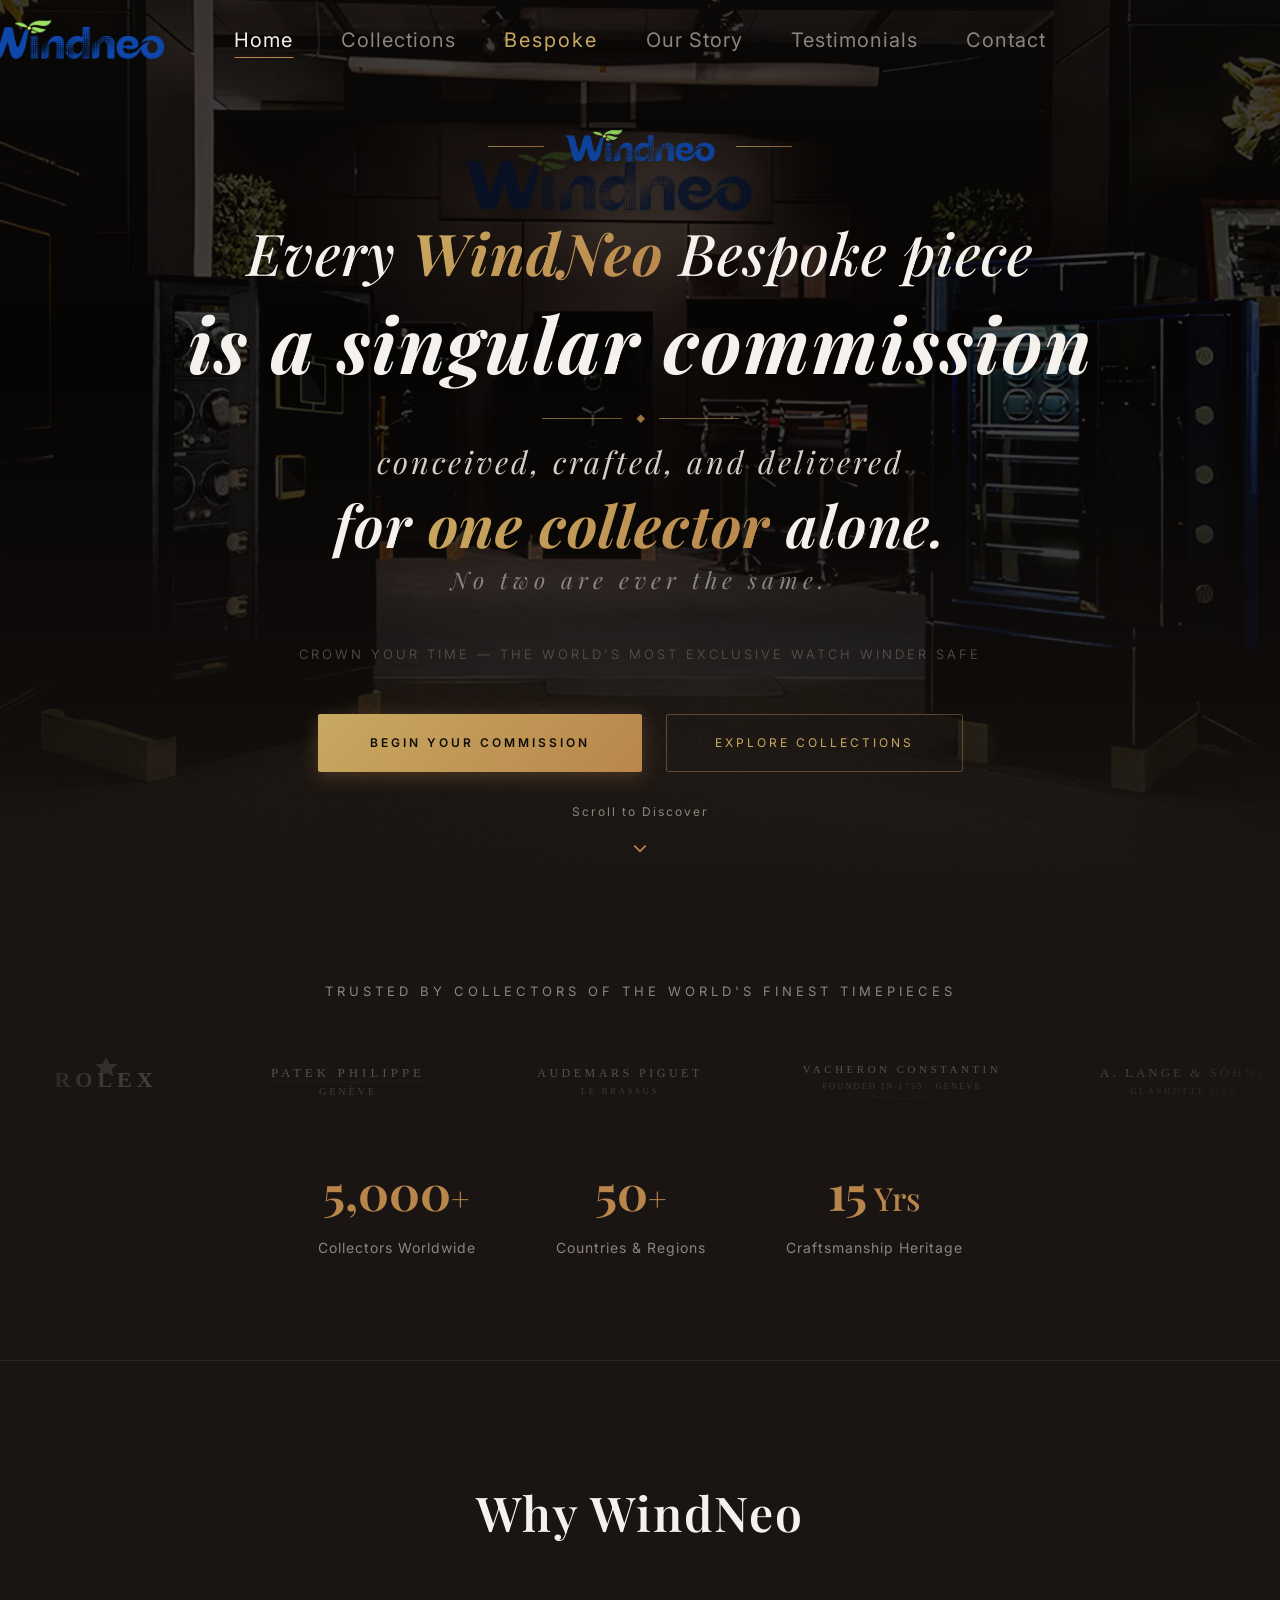
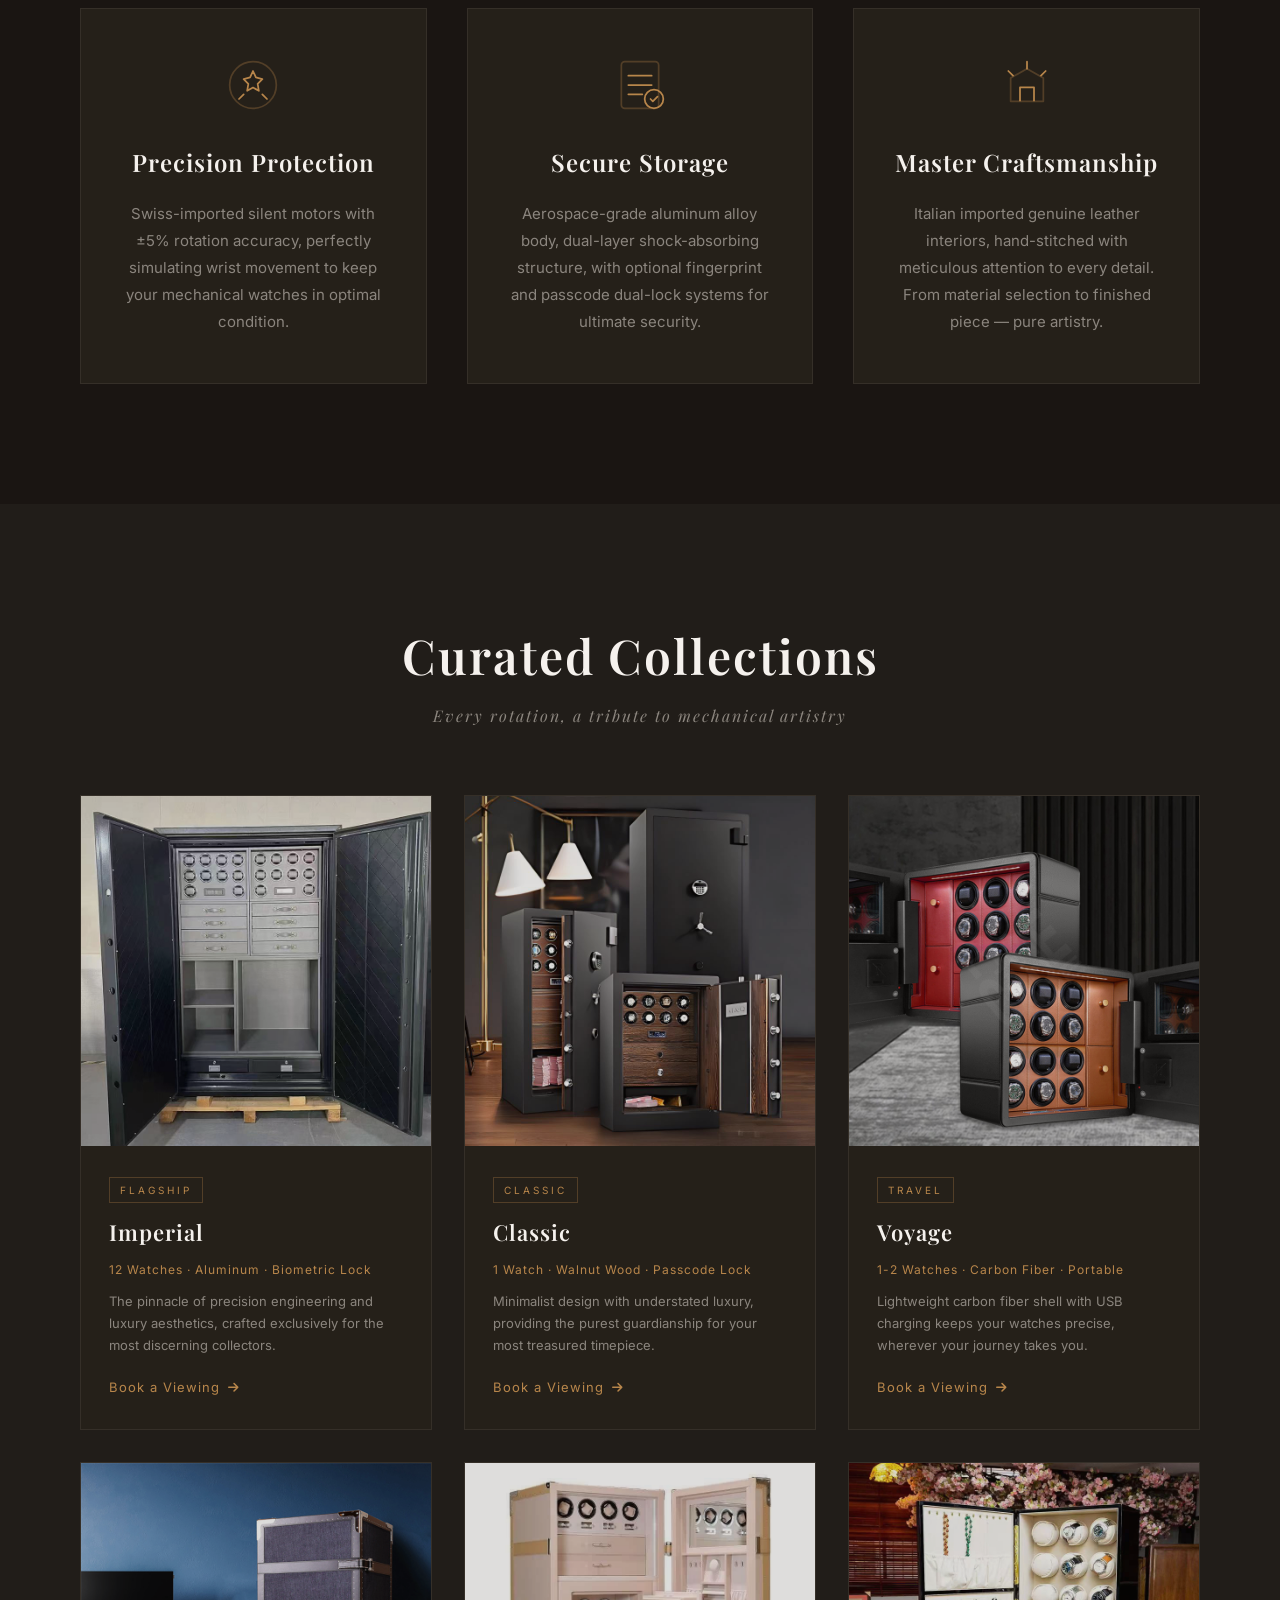
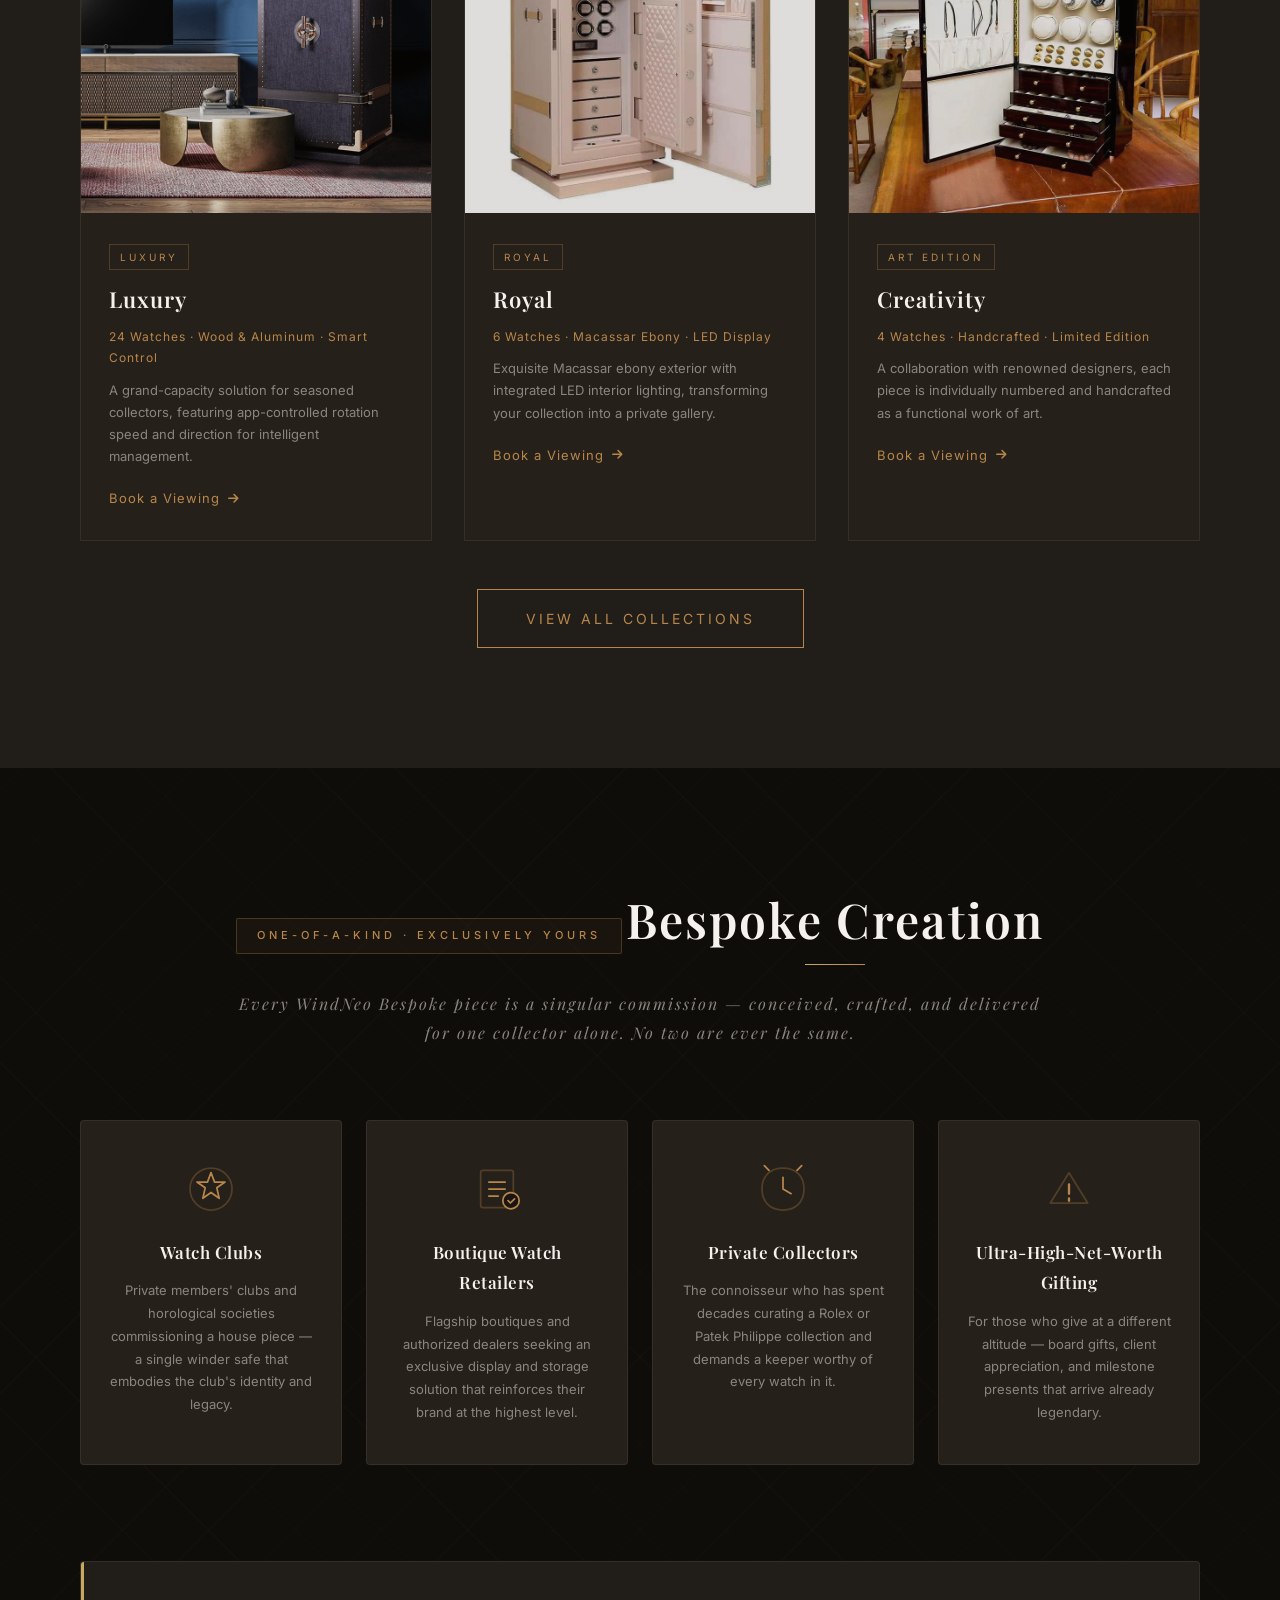
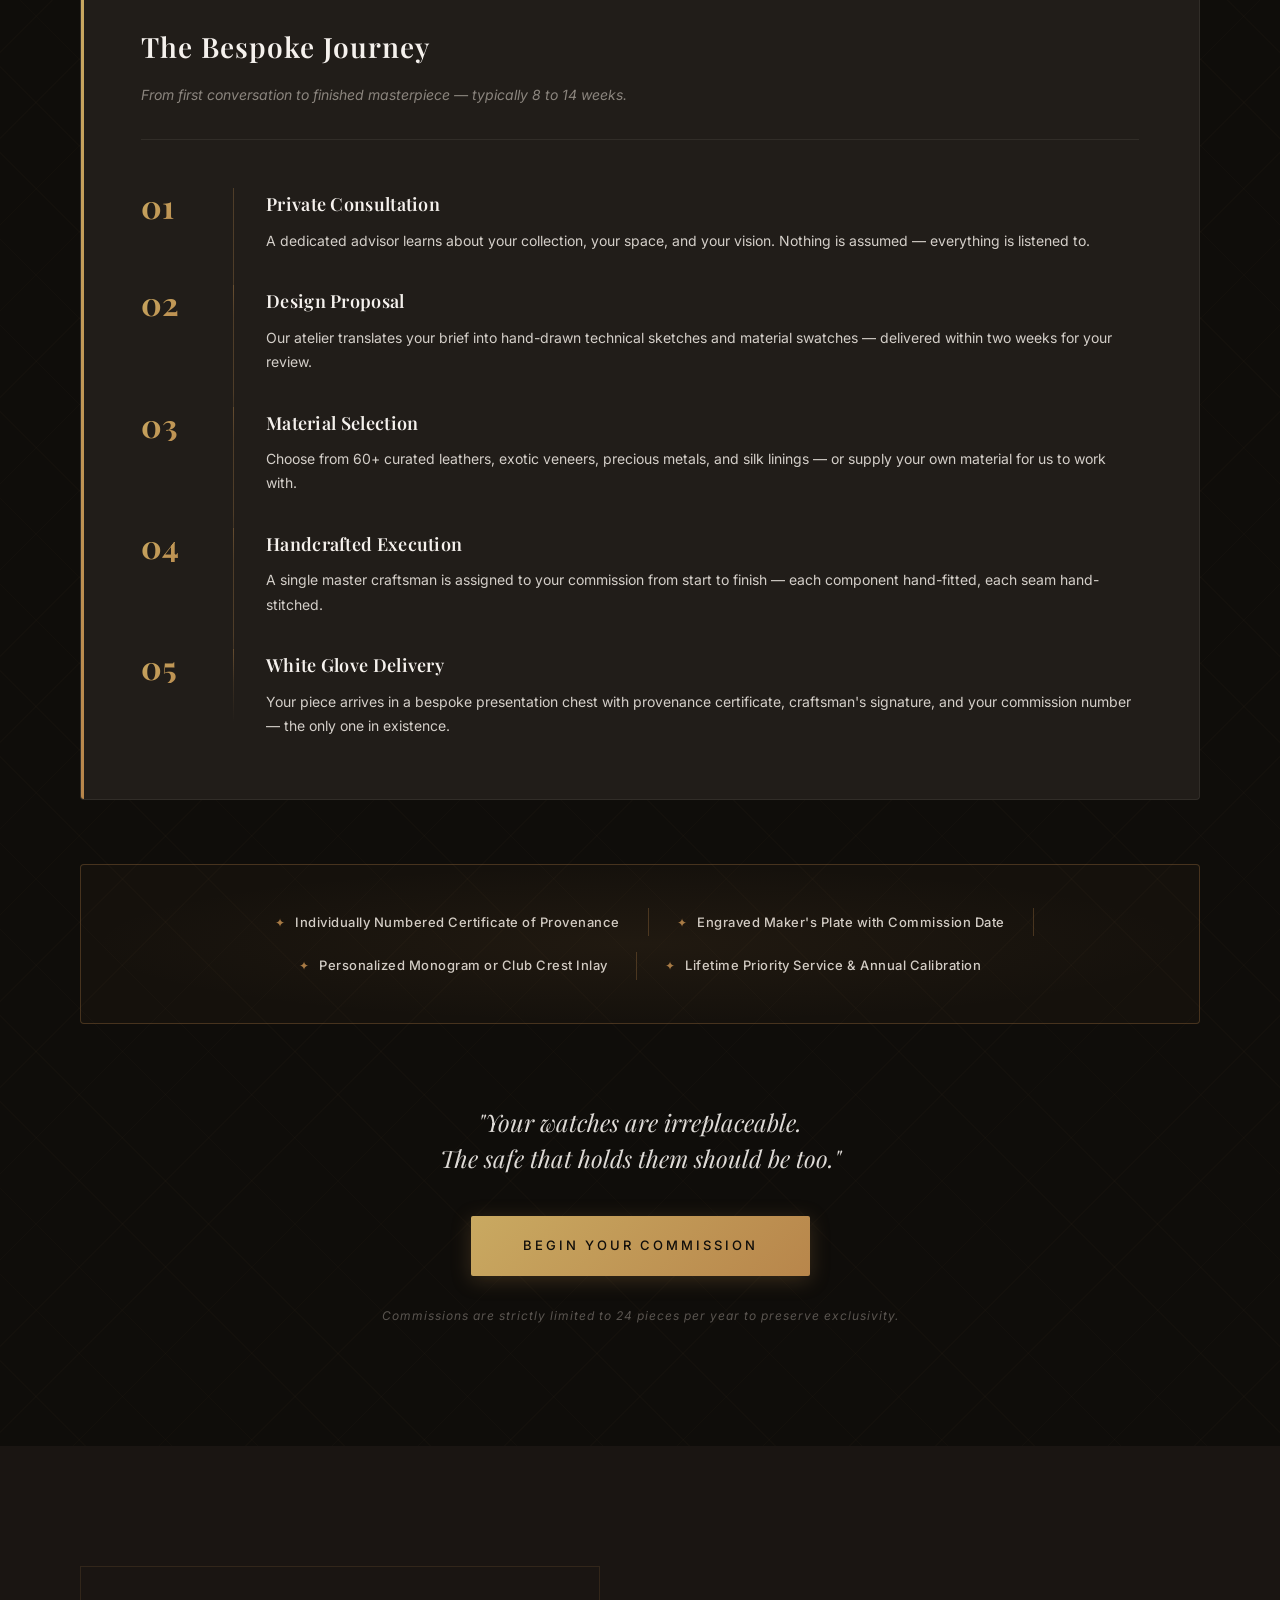
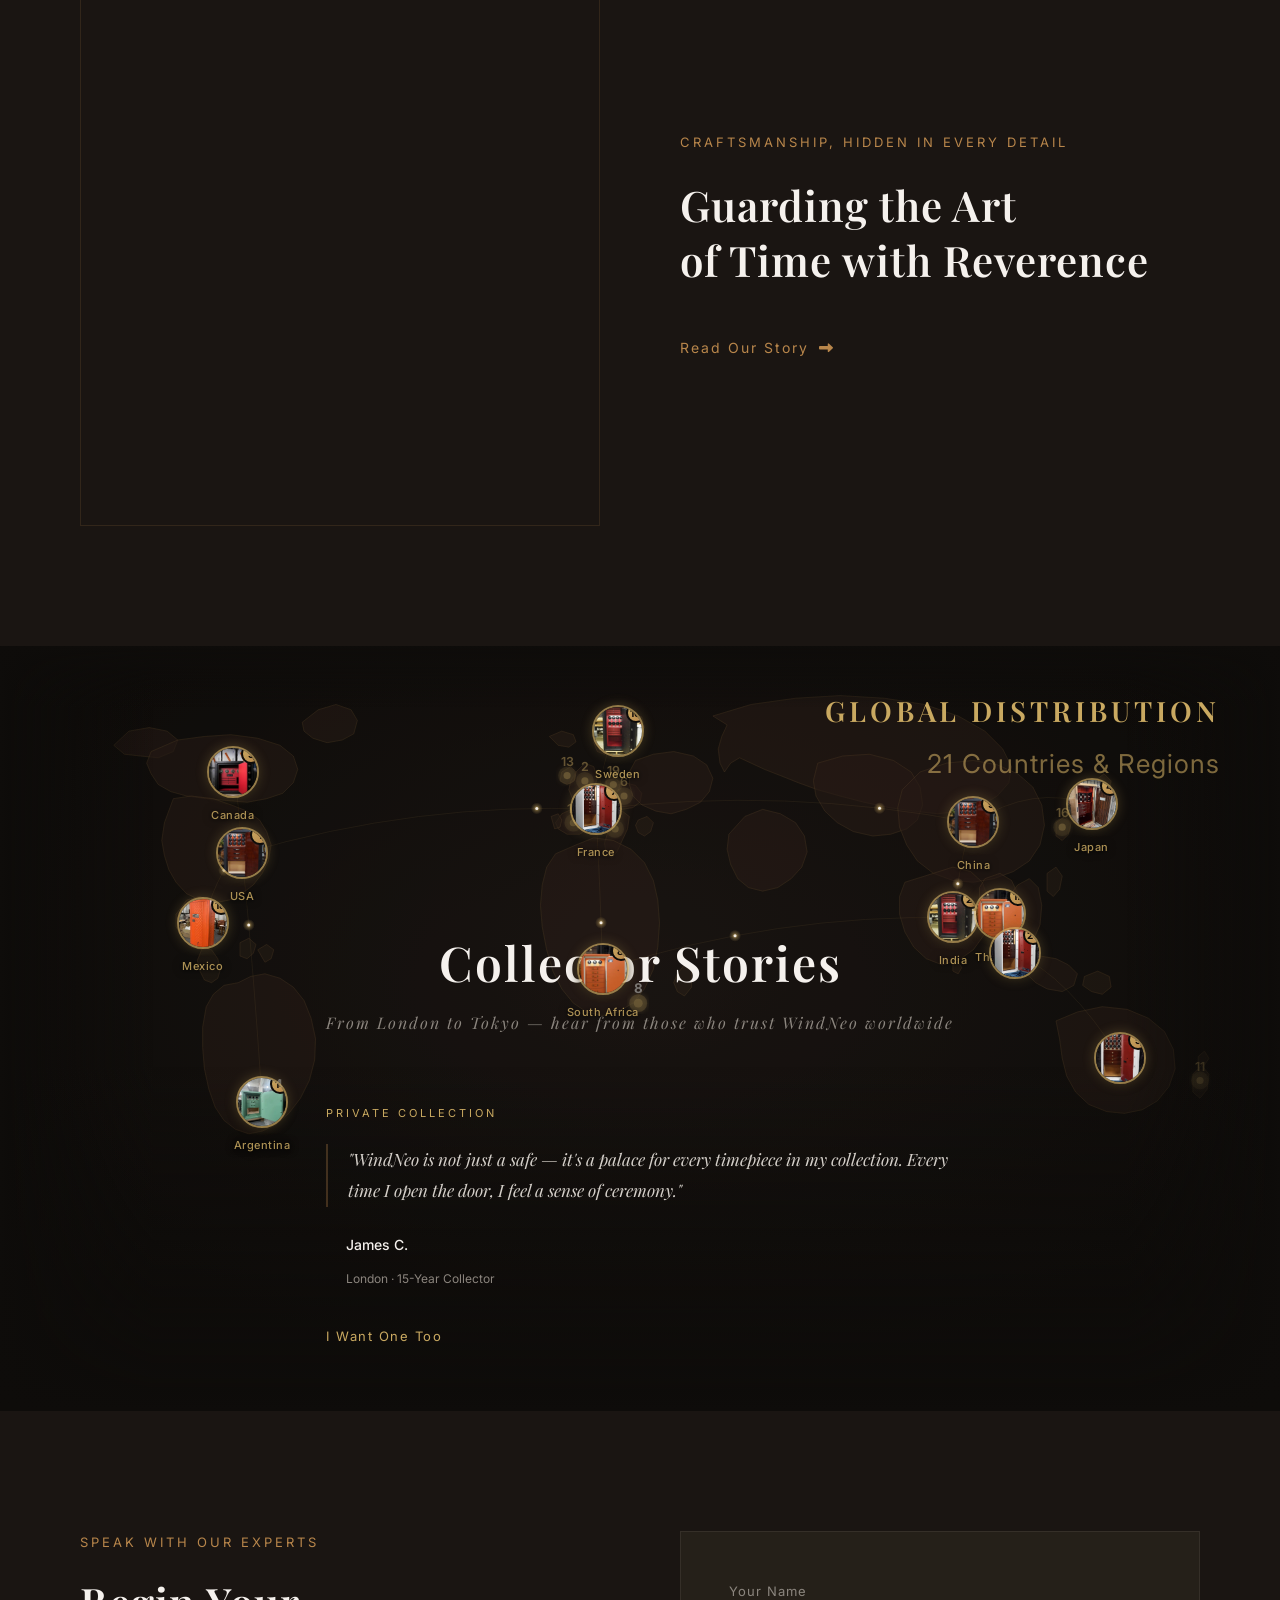
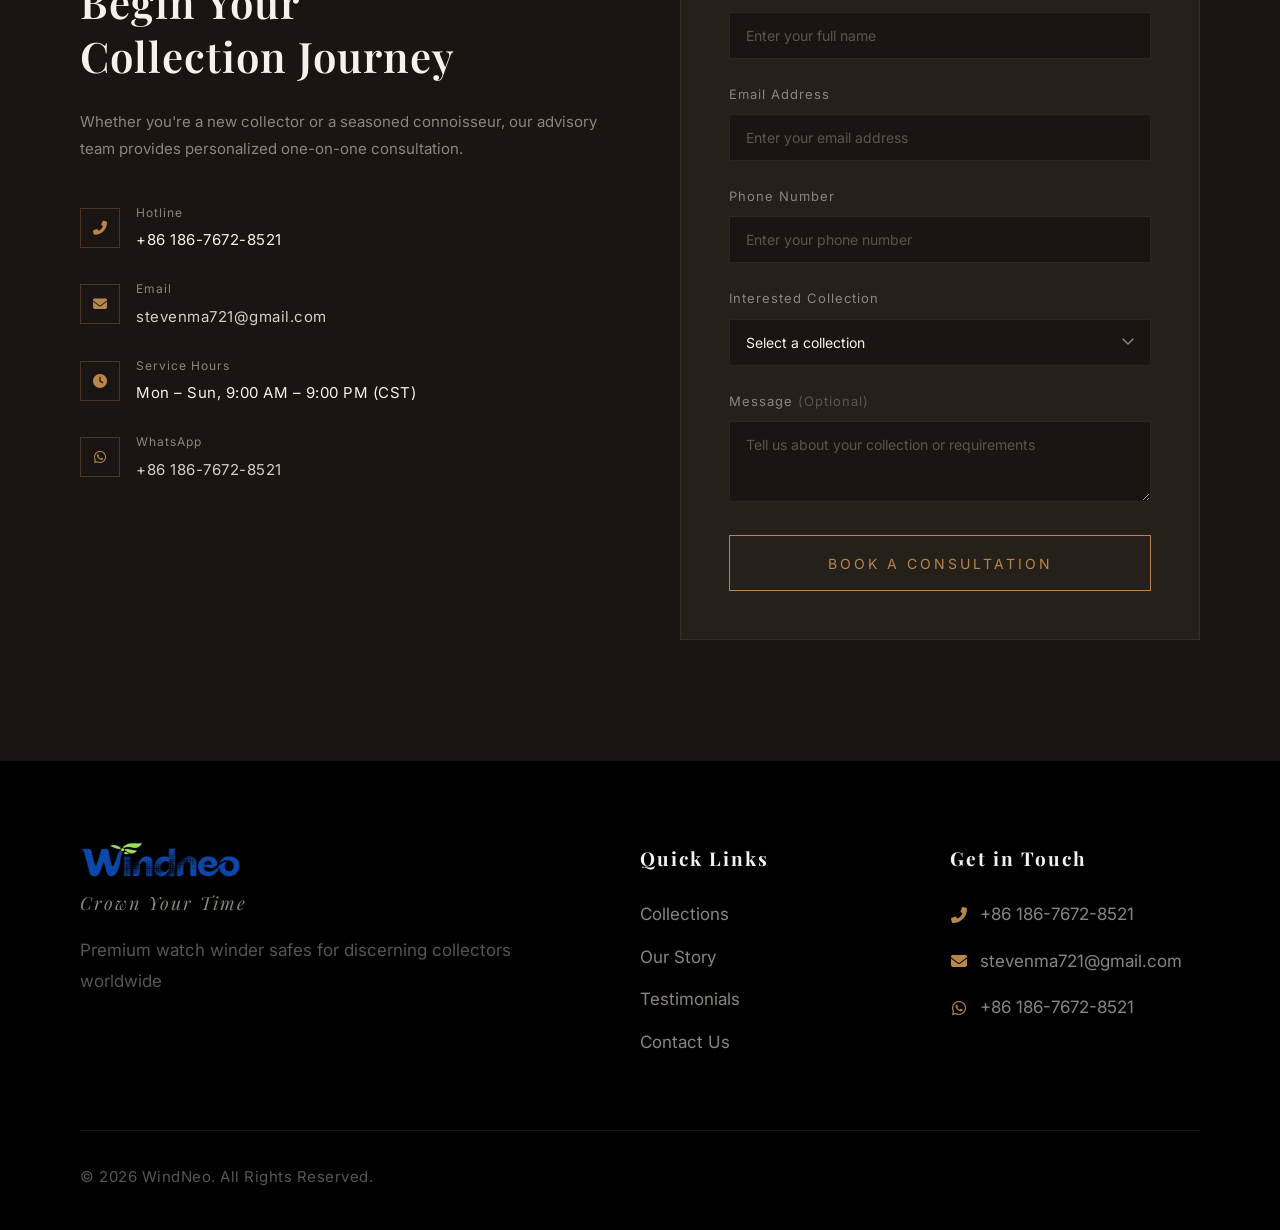
==== index.html @ 0f9cd7d5 "WindNeo website - initial release" ====
<!DOCTYPE html>
<html lang="en">
<head>
    <meta charset="UTF-8">
    <meta name="viewport" content="width=device-width, initial-scale=1.0">
    <meta name="description" content="WindNeo - Premium watch winder safes for discerning collectors. Swiss precision engineering, Italian luxury materials, the finest home for your treasured timepieces.">
    <meta name="keywords" content="WindNeo,watch winder,safe,watch collector,automatic winder,luxury watch box">
    <title>WindNeo - Crown Your Time</title>
    <link rel="stylesheet" href="styles.css?v=10">
    <link href="https://fonts.googleapis.com/css2?family=Playfair+Display:ital,wght@0,400;0,500;0,600;0,700;1,400&family=Inter:wght@300;400;500&display=swap" rel="stylesheet">
    <link rel="stylesheet" href="https://cdnjs.cloudflare.com/ajax/libs/font-awesome/6.4.0/css/all.min.css">
</head>
<body>

    <!-- Page Loader -->
    <div class="page-loader" id="pageLoader">
        <div class="loader-content">
            <span class="loader-logo">WindNeo</span>
            <div class="loader-line"></div>
        </div>
    </div>

    <!-- Navigation -->
    <header class="navbar" id="navbar">
        <div class="nav-container">
            <a href="#" class="nav-logo"><img src="./images/logo.png" alt="WindNeo" class="nav-logo-img"></a>
            <ul class="nav-menu" id="navMenu">
                <li><a href="#hero" class="nav-link active">Home</a></li>
                <li><a href="#products" class="nav-link">Collections</a></li>
                <li><a href="#bespoke" class="nav-link nav-link-bespoke">Bespoke</a></li>
                <li><a href="#story" class="nav-link">Our Story</a></li>
                <li><a href="#cases" class="nav-link">Testimonials</a></li>
                <li><a href="#contact" class="nav-link">Contact</a></li>
            </ul>
            <button class="nav-hamburger" id="hamburger" aria-label="Open menu">
                <span class="hamburger-line"></span>
                <span class="hamburger-line"></span>
            </button>
        </div>
    </header>

    <!-- Mobile Menu -->
    <div class="mobile-menu" id="mobileMenu">
        <div class="mobile-menu-overlay" id="mobileOverlay"></div>
        <div class="mobile-menu-panel">
            <button class="mobile-close" id="mobileClose" aria-label="Close menu">
                <i class="fas fa-times"></i>
            </button>
            <ul class="mobile-nav-list">
                <li><a href="#hero" class="mobile-nav-link">Home</a></li>
                <li><a href="#products" class="mobile-nav-link">Collections</a></li>
                <li><a href="#bespoke" class="mobile-nav-link mobile-nav-link-bespoke">Bespoke</a></li>
                <li><a href="#story" class="mobile-nav-link">Our Story</a></li>
                <li><a href="#cases" class="mobile-nav-link">Testimonials</a></li>
                <li><a href="#contact" class="mobile-nav-link">Contact</a></li>
            </ul>
        </div>
    </div>

    <!-- Hero Section -->
    <section class="hero" id="hero">
        <div class="hero-bg"></div>
        <div class="hero-overlay"></div>
        <div class="hero-content">

            <!-- 顶部品牌标识线 -->
            <div class="hero-brand-line">
                <span class="hero-brand-rule"></span>
                <img src="./images/logo.png" alt="WindNeo" class="hero-brand-logo">
                <span class="hero-brand-rule"></span>
            </div>

            <!-- 核心宣言 — 艺术排版 -->
            <div class="hero-manifesto">
                <p class="hero-manifesto-line line-1">
                    Every <em>WindNeo</em> Bespoke piece
                </p>
                <p class="hero-manifesto-line line-2">
                    is a singular commission
                </p>
                <div class="hero-manifesto-ornament">
                    <span class="ornament-line"></span>
                    <span class="ornament-diamond">◆</span>
                    <span class="ornament-line"></span>
                </div>
                <p class="hero-manifesto-line line-3">
                    conceived, crafted, and delivered
                </p>
                <p class="hero-manifesto-line line-4">
                    for <em>one collector</em> alone.
                </p>
                <p class="hero-manifesto-line line-5">
                    No two are ever the same.
                </p>
            </div>

            <!-- 副标题 -->
            <p class="hero-subtitle hero-subtitle-below">
                Crown Your Time — The World's Most Exclusive Watch Winder Safe
            </p>

            <!-- CTA 组 -->
            <div class="hero-cta-group">
                <a href="#bespoke" class="hero-cta-primary">Begin Your Commission</a>
                <a href="#products" class="hero-cta-ghost">Explore Collections</a>
            </div>

        </div>
        <div class="hero-scroll-hint">
            <span>Scroll to Discover</span>
            <div class="scroll-arrow">
                <i class="fas fa-chevron-down"></i>
            </div>
        </div>
    </section>

    <!-- Trust Section -->
    <section class="trust-section" id="trust">
        <div class="container">
            <p class="trust-label animate-on-scroll">Trusted by Collectors of the World's Finest Timepieces</p>
        </div>
        <!-- Logo Marquee - full width, outside container -->
        <div class="trust-marquee-wrap">
            <div class="trust-marquee-track">
                <!-- Set 1 -->
                <div class="trust-logo-item">
                    <!-- Rolex Crown + Wordmark -->
                    <svg class="brand-logo" viewBox="0 0 140 56" fill="none" xmlns="http://www.w3.org/2000/svg" aria-label="Rolex">
                        <text x="70" y="36" text-anchor="middle" font-family="'Times New Roman', Georgia, serif" font-size="22" font-weight="700" fill="currentColor" letter-spacing="5">ROLEX</text>
                        <path d="M70 6 L73.5 13 L81.5 13 L75.5 18 L77.5 25.5 L70 21.5 L62.5 25.5 L64.5 18 L58.5 13 L66.5 13 Z" fill="currentColor" opacity="0.7"/>
                    </svg>
                </div>
                <div class="trust-logo-item">
                    <!-- Patek Philippe -->
                    <svg class="brand-logo" viewBox="0 0 200 56" fill="none" xmlns="http://www.w3.org/2000/svg" aria-label="Patek Philippe">
                        <text x="100" y="26" text-anchor="middle" font-family="'Times New Roman', Georgia, serif" font-size="13" font-weight="400" fill="currentColor" letter-spacing="4">PATEK PHILIPPE</text>
                        <text x="100" y="44" text-anchor="middle" font-family="'Times New Roman', Georgia, serif" font-size="10" font-weight="300" fill="currentColor" letter-spacing="3" opacity="0.65">GENÈVE</text>
                        <line x1="20" y1="31" x2="180" y2="31" stroke="currentColor" stroke-width="0.5" opacity="0.35"/>
                    </svg>
                </div>
                <div class="trust-logo-item">
                    <!-- Audemars Piguet -->
                    <svg class="brand-logo" viewBox="0 0 200 56" fill="none" xmlns="http://www.w3.org/2000/svg" aria-label="Audemars Piguet">
                        <text x="100" y="26" text-anchor="middle" font-family="'Times New Roman', Georgia, serif" font-size="12" font-weight="400" fill="currentColor" letter-spacing="3.5">AUDEMARS PIGUET</text>
                        <text x="100" y="43" text-anchor="middle" font-family="Georgia, serif" font-size="9" font-weight="300" fill="currentColor" letter-spacing="2.5" opacity="0.6">LE BRASSUS</text>
                        <line x1="30" y1="31" x2="170" y2="31" stroke="currentColor" stroke-width="0.5" opacity="0.3"/>
                    </svg>
                </div>
                <div class="trust-logo-item">
                    <!-- Vacheron Constantin -->
                    <svg class="brand-logo" viewBox="0 0 220 56" fill="none" xmlns="http://www.w3.org/2000/svg" aria-label="Vacheron Constantin">
                        <text x="110" y="22" text-anchor="middle" font-family="'Times New Roman', Georgia, serif" font-size="11" font-weight="400" fill="currentColor" letter-spacing="3.5">VACHERON CONSTANTIN</text>
                        <text x="110" y="38" text-anchor="middle" font-family="Georgia, serif" font-size="8.5" font-weight="300" fill="currentColor" letter-spacing="2" opacity="0.6">FOUNDED IN 1755 · GENÈVE</text>
                        <path d="M80 45 Q110 50 140 45" stroke="currentColor" stroke-width="0.5" fill="none" opacity="0.3"/>
                    </svg>
                </div>
                <div class="trust-logo-item">
                    <!-- A. Lange & Söhne -->
                    <svg class="brand-logo" viewBox="0 0 200 56" fill="none" xmlns="http://www.w3.org/2000/svg" aria-label="A. Lange & Söhne">
                        <text x="100" y="26" text-anchor="middle" font-family="'Times New Roman', Georgia, serif" font-size="13" font-weight="400" fill="currentColor" letter-spacing="3">A. LANGE &amp; SÖHNE</text>
                        <text x="100" y="43" text-anchor="middle" font-family="Georgia, serif" font-size="9" font-weight="300" fill="currentColor" letter-spacing="2.5" opacity="0.6">GLASHÜTTE I/SA</text>
                        <line x1="25" y1="31" x2="175" y2="31" stroke="currentColor" stroke-width="0.5" opacity="0.3"/>
                    </svg>
                </div>
                <div class="trust-logo-item">
                    <!-- Breguet -->
                    <svg class="brand-logo" viewBox="0 0 160 56" fill="none" xmlns="http://www.w3.org/2000/svg" aria-label="Breguet">
                        <text x="80" y="27" text-anchor="middle" font-family="'Times New Roman', Georgia, serif" font-size="18" font-weight="400" fill="currentColor" letter-spacing="5">BREGUET</text>
                        <text x="80" y="43" text-anchor="middle" font-family="Georgia, serif" font-size="8" font-weight="300" fill="currentColor" letter-spacing="2.5" opacity="0.6">EST. 1775</text>
                    </svg>
                </div>
                <div class="trust-logo-item">
                    <!-- IWC Schaffhausen -->
                    <svg class="brand-logo" viewBox="0 0 180 56" fill="none" xmlns="http://www.w3.org/2000/svg" aria-label="IWC Schaffhausen">
                        <text x="90" y="25" text-anchor="middle" font-family="'Times New Roman', Georgia, serif" font-size="20" font-weight="700" fill="currentColor" letter-spacing="6">IWC</text>
                        <text x="90" y="43" text-anchor="middle" font-family="Georgia, serif" font-size="8.5" font-weight="300" fill="currentColor" letter-spacing="2.5" opacity="0.6">SCHAFFHAUSEN</text>
                    </svg>
                </div>
                <div class="trust-logo-item">
                    <!-- Jaeger-LeCoultre -->
                    <svg class="brand-logo" viewBox="0 0 210 56" fill="none" xmlns="http://www.w3.org/2000/svg" aria-label="Jaeger-LeCoultre">
                        <text x="105" y="27" text-anchor="middle" font-family="'Times New Roman', Georgia, serif" font-size="13" font-weight="400" fill="currentColor" letter-spacing="3">JAEGER-LECOULTRE</text>
                        <line x1="25" y1="34" x2="185" y2="34" stroke="currentColor" stroke-width="0.4" opacity="0.3"/>
                        <text x="105" y="46" text-anchor="middle" font-family="Georgia, serif" font-size="8" font-weight="300" fill="currentColor" letter-spacing="2.5" opacity="0.55">SINCE 1833</text>
                    </svg>
                </div>
                <!-- Separator ornament -->
                <div class="trust-marquee-sep">✦</div>
                <!-- Set 2 (duplicate for seamless loop) -->
                <div class="trust-logo-item">
                    <svg class="brand-logo" viewBox="0 0 140 56" fill="none" xmlns="http://www.w3.org/2000/svg" aria-label="Rolex">
                        <text x="70" y="36" text-anchor="middle" font-family="'Times New Roman', Georgia, serif" font-size="22" font-weight="700" fill="currentColor" letter-spacing="5">ROLEX</text>
                        <path d="M70 6 L73.5 13 L81.5 13 L75.5 18 L77.5 25.5 L70 21.5 L62.5 25.5 L64.5 18 L58.5 13 L66.5 13 Z" fill="currentColor" opacity="0.7"/>
                    </svg>
                </div>
                <div class="trust-logo-item">
                    <svg class="brand-logo" viewBox="0 0 200 56" fill="none" xmlns="http://www.w3.org/2000/svg" aria-label="Patek Philippe">
                        <text x="100" y="26" text-anchor="middle" font-family="'Times New Roman', Georgia, serif" font-size="13" font-weight="400" fill="currentColor" letter-spacing="4">PATEK PHILIPPE</text>
                        <text x="100" y="44" text-anchor="middle" font-family="'Times New Roman', Georgia, serif" font-size="10" font-weight="300" fill="currentColor" letter-spacing="3" opacity="0.65">GENÈVE</text>
                        <line x1="20" y1="31" x2="180" y2="31" stroke="currentColor" stroke-width="0.5" opacity="0.35"/>
                    </svg>
                </div>
                <div class="trust-logo-item">
                    <svg class="brand-logo" viewBox="0 0 200 56" fill="none" xmlns="http://www.w3.org/2000/svg" aria-label="Audemars Piguet">
                        <text x="100" y="26" text-anchor="middle" font-family="'Times New Roman', Georgia, serif" font-size="12" font-weight="400" fill="currentColor" letter-spacing="3.5">AUDEMARS PIGUET</text>
                        <text x="100" y="43" text-anchor="middle" font-family="Georgia, serif" font-size="9" font-weight="300" fill="currentColor" letter-spacing="2.5" opacity="0.6">LE BRASSUS</text>
                        <line x1="30" y1="31" x2="170" y2="31" stroke="currentColor" stroke-width="0.5" opacity="0.3"/>
                    </svg>
                </div>
                <div class="trust-logo-item">
                    <svg class="brand-logo" viewBox="0 0 220 56" fill="none" xmlns="http://www.w3.org/2000/svg" aria-label="Vacheron Constantin">
                        <text x="110" y="22" text-anchor="middle" font-family="'Times New Roman', Georgia, serif" font-size="11" font-weight="400" fill="currentColor" letter-spacing="3.5">VACHERON CONSTANTIN</text>
                        <text x="110" y="38" text-anchor="middle" font-family="Georgia, serif" font-size="8.5" font-weight="300" fill="currentColor" letter-spacing="2" opacity="0.6">FOUNDED IN 1755 · GENÈVE</text>
                        <path d="M80 45 Q110 50 140 45" stroke="currentColor" stroke-width="0.5" fill="none" opacity="0.3"/>
                    </svg>
                </div>
                <div class="trust-logo-item">
                    <svg class="brand-logo" viewBox="0 0 200 56" fill="none" xmlns="http://www.w3.org/2000/svg" aria-label="A. Lange & Söhne">
                        <text x="100" y="26" text-anchor="middle" font-family="'Times New Roman', Georgia, serif" font-size="13" font-weight="400" fill="currentColor" letter-spacing="3">A. LANGE &amp; SÖHNE</text>
                        <text x="100" y="43" text-anchor="middle" font-family="Georgia, serif" font-size="9" font-weight="300" fill="currentColor" letter-spacing="2.5" opacity="0.6">GLASHÜTTE I/SA</text>
                        <line x1="25" y1="31" x2="175" y2="31" stroke="currentColor" stroke-width="0.5" opacity="0.3"/>
                    </svg>
                </div>
                <div class="trust-logo-item">
                    <svg class="brand-logo" viewBox="0 0 160 56" fill="none" xmlns="http://www.w3.org/2000/svg" aria-label="Breguet">
                        <text x="80" y="27" text-anchor="middle" font-family="'Times New Roman', Georgia, serif" font-size="18" font-weight="400" fill="currentColor" letter-spacing="5">BREGUET</text>
                        <text x="80" y="43" text-anchor="middle" font-family="Georgia, serif" font-size="8" font-weight="300" fill="currentColor" letter-spacing="2.5" opacity="0.6">EST. 1775</text>
                    </svg>
                </div>
                <div class="trust-logo-item">
                    <svg class="brand-logo" viewBox="0 0 180 56" fill="none" xmlns="http://www.w3.org/2000/svg" aria-label="IWC Schaffhausen">
                        <text x="90" y="25" text-anchor="middle" font-family="'Times New Roman', Georgia, serif" font-size="20" font-weight="700" fill="currentColor" letter-spacing="6">IWC</text>
                        <text x="90" y="43" text-anchor="middle" font-family="Georgia, serif" font-size="8.5" font-weight="300" fill="currentColor" letter-spacing="2.5" opacity="0.6">SCHAFFHAUSEN</text>
                    </svg>
                </div>
                <div class="trust-logo-item">
                    <svg class="brand-logo" viewBox="0 0 210 56" fill="none" xmlns="http://www.w3.org/2000/svg" aria-label="Jaeger-LeCoultre">
                        <text x="105" y="27" text-anchor="middle" font-family="'Times New Roman', Georgia, serif" font-size="13" font-weight="400" fill="currentColor" letter-spacing="3">JAEGER-LECOULTRE</text>
                        <line x1="25" y1="34" x2="185" y2="34" stroke="currentColor" stroke-width="0.4" opacity="0.3"/>
                        <text x="105" y="46" text-anchor="middle" font-family="Georgia, serif" font-size="8" font-weight="300" fill="currentColor" letter-spacing="2.5" opacity="0.55">SINCE 1833</text>
                    </svg>
                </div>
                <div class="trust-marquee-sep">✦</div>
            </div>
        </div>
        <div class="container">
            <div class="trust-stats animate-on-scroll">
                <div class="trust-stat-item">
                    <span class="trust-stat-number" data-target="5000">0</span><span class="trust-stat-suffix">+</span>
                    <span class="trust-stat-label">Collectors Worldwide</span>
                </div>
                <div class="trust-stat-item">
                    <span class="trust-stat-number" data-target="50">0</span><span class="trust-stat-suffix">+</span>
                    <span class="trust-stat-label">Countries & Regions</span>
                </div>
                <div class="trust-stat-item">
                    <span class="trust-stat-number" data-target="15">0</span><span class="trust-stat-suffix"> Yrs</span>
                    <span class="trust-stat-label">Craftsmanship Heritage</span>
                </div>
            </div>
        </div>
    </section>

    <!-- Core Values Section -->
    <section class="values-section" id="values">
        <div class="container">
            <div class="section-header animate-on-scroll">
                <h2 class="section-title">Why WindNeo</h2>
            </div>
            <div class="values-grid">
                <div class="value-card animate-on-scroll">
                    <div class="value-icon">
                        <svg viewBox="0 0 48 48" fill="none" xmlns="http://www.w3.org/2000/svg">
                            <circle cx="24" cy="24" r="20" stroke="currentColor" stroke-width="1.5" opacity="0.3"/>
                            <path d="M24 12l2.5 5.5L32 19l-4 4 1 6-5-2.8L19 29l1-6-4-4 5.5-1.5L24 12z" stroke="currentColor" stroke-width="1.5" stroke-linejoin="round"/>
                            <path d="M16 32l-4 4M32 32l4 4" stroke="currentColor" stroke-width="1.5" stroke-linecap="round"/>
                        </svg>
                    </div>
                    <h3 class="value-title">Precision Protection</h3>
                    <p class="value-desc">Swiss-imported silent motors with ±5% rotation accuracy, perfectly simulating wrist movement to keep your mechanical watches in optimal condition.</p>
                </div>
                <div class="value-card animate-on-scroll">
                    <div class="value-icon">
                        <svg viewBox="0 0 48 48" fill="none" xmlns="http://www.w3.org/2000/svg">
                            <rect x="8" y="4" width="32" height="40" rx="3" stroke="currentColor" stroke-width="1.5" opacity="0.3"/>
                            <path d="M14 16h20M14 24h20M14 32h12" stroke="currentColor" stroke-width="1.5" stroke-linecap="round"/>
                            <circle cx="36" cy="36" r="8" stroke="currentColor" stroke-width="1.5"/>
                            <path d="M33 36l2 2 4-4" stroke="currentColor" stroke-width="1.5" stroke-linecap="round" stroke-linejoin="round"/>
                        </svg>
                    </div>
                    <h3 class="value-title">Secure Storage</h3>
                    <p class="value-desc">Aerospace-grade aluminum alloy body, dual-layer shock-absorbing structure, with optional fingerprint and passcode dual-lock systems for ultimate security.</p>
                </div>
                <div class="value-card animate-on-scroll">
                    <div class="value-icon">
                        <svg viewBox="0 0 48 48" fill="none" xmlns="http://www.w3.org/2000/svg">
                            <path d="M10 38V18l14-8 14 8v20H10z" stroke="currentColor" stroke-width="1.5" stroke-linejoin="round" opacity="0.3"/>
                            <path d="M18 38V26h12v12" stroke="currentColor" stroke-width="1.5" stroke-linejoin="round"/>
                            <path d="M24 4v6M12 16l-4-4M36 16l4-4" stroke="currentColor" stroke-width="1.5" stroke-linecap="round"/>
                        </svg>
                    </div>
                    <h3 class="value-title">Master Craftsmanship</h3>
                    <p class="value-desc">Italian imported genuine leather interiors, hand-stitched with meticulous attention to every detail. From material selection to finished piece — pure artistry.</p>
                </div>
            </div>
        </div>
    </section>

    <!-- Collections Section (3x3 Grid) -->
    <section class="products-section" id="products">
        <div class="container">
            <div class="section-header animate-on-scroll">
                <h2 class="section-title">Curated Collections</h2>
                <p class="section-subtitle">Every rotation, a tribute to mechanical artistry</p>
            </div>
            <div class="products-grid">
                <!-- Row 1 -->
                <div class="product-card animate-on-scroll">
                    <div class="product-card-image">
                        <img src="images/imperial.jpg" alt="Imperial Watch Winder Safe" loading="lazy">
                    </div>
                    <div class="product-card-content">
                        <span class="product-badge">Flagship</span>
                        <h3 class="product-name">Imperial</h3>
                        <p class="product-highlight">12 Watches · Aluminum · Biometric Lock</p>
                        <p class="product-desc">The pinnacle of precision engineering and luxury aesthetics, crafted exclusively for the most discerning collectors.</p>
                        <a href="#contact" class="product-link">Book a Viewing <i class="fas fa-arrow-right"></i></a>
                    </div>
                </div>
                <div class="product-card animate-on-scroll">
                    <div class="product-card-image">
                        <img src="images/classic.jpg" alt="Classic Watch Winder" loading="lazy">
                    </div>
                    <div class="product-card-content">
                        <span class="product-badge">Classic</span>
                        <h3 class="product-name">Classic</h3>
                        <p class="product-highlight">1 Watch · Walnut Wood · Passcode Lock</p>
                        <p class="product-desc">Minimalist design with understated luxury, providing the purest guardianship for your most treasured timepiece.</p>
                        <a href="#contact" class="product-link">Book a Viewing <i class="fas fa-arrow-right"></i></a>
                    </div>
                </div>
                <div class="product-card animate-on-scroll">
                    <div class="product-card-image">
                        <img src="images/voyage.jpg" alt="Voyage Travel Winder" loading="lazy">
                    </div>
                    <div class="product-card-content">
                        <span class="product-badge">Travel</span>
                        <h3 class="product-name">Voyage</h3>
                        <p class="product-highlight">1-2 Watches · Carbon Fiber · Portable</p>
                        <p class="product-desc">Lightweight carbon fiber shell with USB charging keeps your watches precise, wherever your journey takes you.</p>
                        <a href="#contact" class="product-link">Book a Viewing <i class="fas fa-arrow-right"></i></a>
                    </div>
                </div>
                <!-- Row 2 -->
                <div class="product-card animate-on-scroll">
                    <div class="product-card-image">
                        <img src="images/luxury.jpg" alt="Luxury Watch Winder Safe" loading="lazy">
                    </div>
                    <div class="product-card-content">
                        <span class="product-badge">Luxury</span>
                        <h3 class="product-name">Luxury</h3>
                        <p class="product-highlight">24 Watches · Wood & Aluminum · Smart Control</p>
                        <p class="product-desc">A grand-capacity solution for seasoned collectors, featuring app-controlled rotation speed and direction for intelligent management.</p>
                        <a href="#contact" class="product-link">Book a Viewing <i class="fas fa-arrow-right"></i></a>
                    </div>
                </div>
                <div class="product-card animate-on-scroll">
                    <div class="product-card-image">
                        <img src="images/royal.jpg" alt="Royal Watch Winder Safe" loading="lazy">
                    </div>
                    <div class="product-card-content">
                        <span class="product-badge">Royal</span>
                        <h3 class="product-name">Royal</h3>
                        <p class="product-highlight">6 Watches · Macassar Ebony · LED Display</p>
                        <p class="product-desc">Exquisite Macassar ebony exterior with integrated LED interior lighting, transforming your collection into a private gallery.</p>
                        <a href="#contact" class="product-link">Book a Viewing <i class="fas fa-arrow-right"></i></a>
                    </div>
                </div>
                <div class="product-card animate-on-scroll">
                    <div class="product-card-image">
                        <img src="images/creativity.jpg" alt="Creativity Art Edition Winder" loading="lazy">
                    </div>
                    <div class="product-card-content">
                        <span class="product-badge">Art Edition</span>
                        <h3 class="product-name">Creativity</h3>
                        <p class="product-highlight">4 Watches · Handcrafted · Limited Edition</p>
                        <p class="product-desc">A collaboration with renowned designers, each piece is individually numbered and handcrafted as a functional work of art.</p>
                        <a href="#contact" class="product-link">Book a Viewing <i class="fas fa-arrow-right"></i></a>
                    </div>
                </div>
            </div>
            <div class="products-cta animate-on-scroll">
                <a href="#contact" class="btn-primary">View All Collections</a>
            </div>
        </div>
    </section>

    <!-- Bespoke Creation Section -->
    <section class="bespoke-section" id="bespoke">
        <div class="bespoke-bg-pattern"></div>
        <div class="container">

            <!-- Section Header -->
            <div class="section-header animate-on-scroll">
                <span class="bespoke-label-top">One-of-a-Kind · Exclusively Yours</span>
                <h2 class="section-title bespoke-title">Bespoke Creation</h2>
                <p class="section-subtitle">Every WindNeo Bespoke piece is a singular commission — conceived, crafted, and delivered<br>for one collector alone. No two are ever the same.</p>
            </div>

            <!-- Who We Serve -->
            <div class="bespoke-clients animate-on-scroll">
                <div class="bespoke-client-card">
                    <div class="bespoke-client-icon">
                        <svg viewBox="0 0 48 48" fill="none" xmlns="http://www.w3.org/2000/svg">
                            <circle cx="24" cy="24" r="18" stroke="currentColor" stroke-width="1.5" opacity="0.3"/>
                            <path d="M24 10 L27 18 L36 18 L29 23 L31 32 L24 27 L17 32 L19 23 L12 18 L21 18 Z" stroke="currentColor" stroke-width="1.5" stroke-linejoin="round"/>
                        </svg>
                    </div>
                    <h4 class="bespoke-client-title">Watch Clubs</h4>
                    <p class="bespoke-client-desc">Private members' clubs and horological societies commissioning a house piece — a single winder safe that embodies the club's identity and legacy.</p>
                </div>
                <div class="bespoke-client-card">
                    <div class="bespoke-client-icon">
                        <svg viewBox="0 0 48 48" fill="none" xmlns="http://www.w3.org/2000/svg">
                            <rect x="10" y="8" width="28" height="32" rx="2" stroke="currentColor" stroke-width="1.5" opacity="0.3"/>
                            <path d="M17 18 h14 M17 24 h14 M17 30 h8" stroke="currentColor" stroke-width="1.5" stroke-linecap="round"/>
                            <circle cx="36" cy="34" r="7" fill="var(--bg-primary)" stroke="currentColor" stroke-width="1.5"/>
                            <path d="M33.5 34 l2 2 3.5-3.5" stroke="currentColor" stroke-width="1.5" stroke-linecap="round" stroke-linejoin="round"/>
                        </svg>
                    </div>
                    <h4 class="bespoke-client-title">Boutique Watch Retailers</h4>
                    <p class="bespoke-client-desc">Flagship boutiques and authorized dealers seeking an exclusive display and storage solution that reinforces their brand at the highest level.</p>
                </div>
                <div class="bespoke-client-card">
                    <div class="bespoke-client-icon">
                        <svg viewBox="0 0 48 48" fill="none" xmlns="http://www.w3.org/2000/svg">
                            <path d="M24 6 C13 6 6 13 6 24 C6 35 13 42 24 42 C35 42 42 35 42 24 C42 13 35 6 24 6Z" stroke="currentColor" stroke-width="1.5" opacity="0.3"/>
                            <path d="M24 14 v10 l7 4" stroke="currentColor" stroke-width="1.5" stroke-linecap="round" stroke-linejoin="round"/>
                            <path d="M12 8 L8 4 M36 8 L40 4" stroke="currentColor" stroke-width="1.5" stroke-linecap="round"/>
                        </svg>
                    </div>
                    <h4 class="bespoke-client-title">Private Collectors</h4>
                    <p class="bespoke-client-desc">The connoisseur who has spent decades curating a Rolex or Patek Philippe collection and demands a keeper worthy of every watch in it.</p>
                </div>
                <div class="bespoke-client-card">
                    <div class="bespoke-client-icon">
                        <svg viewBox="0 0 48 48" fill="none" xmlns="http://www.w3.org/2000/svg">
                            <path d="M8 36 L24 10 L40 36 Z" stroke="currentColor" stroke-width="1.5" stroke-linejoin="round" opacity="0.3"/>
                            <path d="M24 20 v8 M24 32 v2" stroke="currentColor" stroke-width="2" stroke-linecap="round"/>
                        </svg>
                    </div>
                    <h4 class="bespoke-client-title">Ultra-High-Net-Worth Gifting</h4>
                    <p class="bespoke-client-desc">For those who give at a different altitude — board gifts, client appreciation, and milestone presents that arrive already legendary.</p>
                </div>
            </div>

            <!-- Process Timeline -->
            <div class="bespoke-process animate-on-scroll">
                <div class="bespoke-process-header">
                    <h3 class="bespoke-process-title">The Bespoke Journey</h3>
                    <p class="bespoke-process-subtitle">From first conversation to finished masterpiece — typically 8 to 14 weeks.</p>
                </div>
                <div class="bespoke-steps">
                    <div class="bespoke-step">
                        <div class="bespoke-step-number">01</div>
                        <div class="bespoke-step-line"></div>
                        <div class="bespoke-step-content">
                            <h4>Private Consultation</h4>
                            <p>A dedicated advisor learns about your collection, your space, and your vision. Nothing is assumed — everything is listened to.</p>
                        </div>
                    </div>
                    <div class="bespoke-step">
                        <div class="bespoke-step-number">02</div>
                        <div class="bespoke-step-line"></div>
                        <div class="bespoke-step-content">
                            <h4>Design Proposal</h4>
                            <p>Our atelier translates your brief into hand-drawn technical sketches and material swatches — delivered within two weeks for your review.</p>
                        </div>
                    </div>
                    <div class="bespoke-step">
                        <div class="bespoke-step-number">03</div>
                        <div class="bespoke-step-line"></div>
                        <div class="bespoke-step-content">
                            <h4>Material Selection</h4>
                            <p>Choose from 60+ curated leathers, exotic veneers, precious metals, and silk linings — or supply your own material for us to work with.</p>
                        </div>
                    </div>
                    <div class="bespoke-step">
                        <div class="bespoke-step-number">04</div>
                        <div class="bespoke-step-line"></div>
                        <div class="bespoke-step-content">
                            <h4>Handcrafted Execution</h4>
                            <p>A single master craftsman is assigned to your commission from start to finish — each component hand-fitted, each seam hand-stitched.</p>
                        </div>
                    </div>
                    <div class="bespoke-step">
                        <div class="bespoke-step-number">05</div>
                        <div class="bespoke-step-line last"></div>
                        <div class="bespoke-step-content">
                            <h4>White Glove Delivery</h4>
                            <p>Your piece arrives in a bespoke presentation chest with provenance certificate, craftsman's signature, and your commission number — the only one in existence.</p>
                        </div>
                    </div>
                </div>
            </div>

            <!-- Signature Features -->
            <div class="bespoke-features animate-on-scroll">
                <div class="bespoke-feature-item">
                    <span class="bespoke-feature-mark">✦</span>
                    <span>Individually Numbered Certificate of Provenance</span>
                </div>
                <div class="bespoke-feature-divider"></div>
                <div class="bespoke-feature-item">
                    <span class="bespoke-feature-mark">✦</span>
                    <span>Engraved Maker's Plate with Commission Date</span>
                </div>
                <div class="bespoke-feature-divider"></div>
                <div class="bespoke-feature-item">
                    <span class="bespoke-feature-mark">✦</span>
                    <span>Personalized Monogram or Club Crest Inlay</span>
                </div>
                <div class="bespoke-feature-divider"></div>
                <div class="bespoke-feature-item">
                    <span class="bespoke-feature-mark">✦</span>
                    <span>Lifetime Priority Service & Annual Calibration</span>
                </div>
            </div>

            <!-- CTA -->
            <div class="bespoke-cta animate-on-scroll">
                <p class="bespoke-cta-quote">"Your watches are irreplaceable.<br>The safe that holds them should be too."</p>
                <a href="#contact" class="bespoke-btn">Begin Your Commission</a>
                <p class="bespoke-cta-note">Commissions are strictly limited to 24 pieces per year to preserve exclusivity.</p>
            </div>

        </div>
    </section>

    <!-- Brand Story Section -->
    <section class="story-section" id="story">
        <div class="container">
            <div class="story-layout">
                <div class="story-image animate-on-scroll">
                    <img src="https://images.unsplash.com/photo-1504328345606-18bbc8c9d7d1?w=700&h=900&fit=crop&q=80" alt="WindNeo Workshop" loading="lazy">
                </div>
                <div class="story-content animate-on-scroll">
                    <span class="story-label">Craftsmanship, Hidden in Every Detail</span>
                    <h2 class="story-title">Guarding the Art<br>of Time with Reverence</h2>
                    <p class="story-text">At WindNeo, we understand that every mechanical timepiece is a work of art. With Swiss precision engineering as our soul and Italian luxury materials as our foundation, we create the most distinguished sanctuary for your collection.</p>
                    <p class="story-text">From our founder's fascination with watchmaking mechanics to serving over 5,000 collectors worldwide, we have held true to one belief for fifteen years — what deserves to be treasured deserves the finest guardianship.</p>
                    <a href="#" class="story-link">Read Our Story <i class="fas fa-long-arrow-alt-right"></i></a>
                </div>
            </div>
        </div>
    </section>

    <!-- Collector Stories Section — Stack Fly-in + World Map -->
    <section class="cases-section" id="cases">

        <!-- 世界地图背景层 -->
        <div class="world-map-bg" aria-hidden="true">
            <!-- 世界地图SVG — 简洁商务风格 -->
            <svg class="world-map-svg" viewBox="0 0 1440 720" preserveAspectRatio="xMidYMid meet" xmlns="http://www.w3.org/2000/svg">
                <defs>
                    <filter id="mapGlow">
                        <feGaussianBlur stdDeviation="0.8" result="blur"/>
                        <feMerge><feMergeNode in="blur"/><feMergeNode in="SourceGraphic"/></feMerge>
                    </filter>
                    <radialGradient id="mapBgGrad" cx="50%" cy="50%" r="70%">
                        <stop offset="0%" stop-color="#1A1512"/>
                        <stop offset="100%" stop-color="#0E0C0A"/>
                    </radialGradient>
                    <filter id="glowFilter">
                        <feGaussianBlur stdDeviation="3" result="blur"/>
                        <feMerge>
                            <feMergeNode in="blur"/>
                            <feMergeNode in="SourceGraphic"/>
                        </feMerge>
                    </filter>
                    <filter id="glowFilterSmall">
                        <feGaussianBlur stdDeviation="2" result="blur"/>
                        <feMerge>
                            <feMergeNode in="blur"/>
                            <feMergeNode in="SourceGraphic"/>
                        </feMerge>
                    </filter>
                </defs>

                <rect width="1440" height="720" fill="url(#mapBgGrad)"/>

                <!-- ===== 北美洲 ===== -->
                <!-- 阿拉斯加 -->
                <path class="map-land" d="M128,88 L145,72 L168,68 L188,72 L200,82 L195,95 L178,102 L158,100 L140,98 Z"/>
                <!-- 加拿大 -->
                <path class="map-land" d="M170,95 L200,82 L230,78 L260,76 L290,80 L315,88 L330,100 L335,115 L330,130 L318,142 L300,148 L278,152 L255,150 L232,148 L210,145 L192,140 L178,132 L170,120 L165,108 Z"/>
                <!-- 格陵兰 -->
                <path class="map-land" d="M340,62 L358,48 L378,42 L395,48 L402,60 L398,75 L385,82 L368,85 L352,80 L342,72 Z"/>
                <!-- 美国 -->
                <path class="map-land" d="M195,148 L215,145 L240,148 L260,155 L278,162 L292,172 L300,185 L305,200 L302,218 L295,232 L285,245 L272,255 L258,262 L242,265 L225,262 L210,255 L198,242 L190,228 L185,212 L182,195 L185,175 Z"/>
                <!-- 墨西哥 -->
                <path class="map-land" d="M210,262 L225,258 L240,265 L250,275 L255,290 L250,305 L240,315 L228,318 L215,315 L205,305 L198,292 L198,278 Z"/>

                <!-- ===== 中美洲 & 加勒比 ===== -->
                <path class="map-land" d="M228,315 L238,318 L245,328 L248,340 L245,350 L238,355 L230,352 L225,342 L222,330 Z"/>
                <path class="map-land" d="M270,310 L280,305 L288,312 L285,322 L278,328 L270,325 Z"/>
                <path class="map-land" d="M290,318 L300,312 L308,318 L305,328 L298,332 Z"/>

                <!-- ===== 南美洲 ===== -->
                <path class="map-land" d="M268,355 L282,348 L298,345 L315,350 L330,360 L342,375 L350,395 L355,418 L354,442 L348,465 L338,485 L325,502 L310,515 L295,522 L280,525 L265,520 L252,510 L242,495 L235,475 L230,452 L228,428 L228,405 L232,382 L240,368 L252,358 Z"/>

                <!-- ===== 欧洲 ===== -->
                <!-- 冰岛 -->
                <path class="map-land" d="M618,78 L632,72 L645,76 L648,84 L640,90 L628,88 Z"/>
                <!-- 英国 -->
                <path class="map-land" d="M648,118 L658,108 L668,112 L672,125 L668,138 L660,148 L652,152 L644,148 L640,138 L642,128 Z"/>
                <!-- 爱尔兰 -->
                <path class="map-land" d="M632,118 L642,112 L648,118 L646,128 L638,132 L630,128 Z"/>
                <!-- 挪威/瑞典 -->
                <path class="map-land" d="M672,72 L682,62 L695,55 L705,58 L708,70 L702,82 L692,92 L680,98 L672,95 L668,85 Z"/>
                <!-- 芬兰 -->
                <path class="map-land" d="M695,58 L710,52 L722,56 L725,68 L718,78 L708,82 L698,78 L695,68 Z"/>
                <!-- 法国 -->
                <path class="map-land" d="M655,148 L668,142 L682,145 L690,152 L692,162 L688,172 L678,178 L665,180 L655,175 L650,165 L648,155 Z"/>
                <!-- 西班牙 -->
                <path class="map-land" d="M632,165 L648,158 L660,162 L665,172 L662,182 L652,188 L638,188 L628,182 L625,175 Z"/>
                <!-- 葡萄牙 -->
                <path class="map-land" d="M620,168 L628,165 L632,172 L630,180 L624,182 Z"/>
                <!-- 德国 -->
                <path class="map-land" d="M688,135 L702,130 L715,133 L722,142 L720,152 L712,158 L700,160 L690,155 L685,148 L685,140 Z"/>
                <!-- 荷兰/比利时 -->
                <path class="map-land" d="M682,128 L692,125 L698,130 L696,138 L688,140 L682,136 Z"/>
                <!-- 意大利 -->
                <path class="map-land" d="M690,168 L700,162 L708,168 L706,182 L700,195 L694,208 L688,215 L682,210 L680,198 L684,185 Z"/>
                <!-- 瑞士 -->
                <path class="map-land" d="M678,150 L688,147 L695,152 L693,160 L685,163 L678,158 Z"/>
                <!-- 希腊 -->
                <path class="map-land" d="M718,172 L728,168 L735,175 L732,185 L725,190 L718,186 L715,178 Z"/>
                <!-- 东欧（波兰/乌克兰/罗马尼亚等） -->
                <path class="map-land" d="M715,105 L735,98 L758,95 L780,100 L795,110 L802,125 L798,140 L788,152 L772,160 L755,165 L738,162 L722,155 L712,145 L708,132 L708,118 Z"/>

                <!-- ===== 非洲 ===== -->
                <path class="map-land" d="M648,200 L668,192 L690,195 L710,205 L725,220 L735,240 L740,262 L742,288 L740,315 L735,340 L725,362 L712,378 L695,388 L678,392 L660,388 L645,378 L632,362 L622,342 L615,318 L610,292 L608,268 L610,245 L615,225 L625,210 Z"/>
                <!-- 马达加斯加 -->
                <path class="map-land" d="M762,345 L770,335 L778,342 L778,360 L770,370 L762,365 L758,355 Z"/>

                <!-- ===== 俄罗斯/北亚 ===== -->
                <path class="map-land" d="M802,55 L845,42 L895,35 L945,32 L995,35 L1040,42 L1078,55 L1108,72 L1128,92 L1138,112 L1135,130 L1122,145 L1105,155 L1082,162 L1055,165 L1028,162 L1000,158 L972,152 L945,145 L920,138 L898,130 L878,122 L860,115 L845,108 L832,102 L822,108 L815,118 L810,108 L808,92 L812,78 L818,65 Z"/>

                <!-- ===== 中东 ===== -->
                <path class="map-land" d="M838,168 L858,160 L878,165 L895,175 L905,190 L908,208 L902,225 L890,238 L875,248 L858,252 L842,248 L830,238 L822,222 L818,205 L820,188 Z"/>

                <!-- ===== 中亚（哈萨克斯坦/乌兹别克斯坦等） ===== -->
                <path class="map-land" d="M920,108 L948,100 L978,98 L1005,105 L1025,118 L1035,135 L1038,155 L1032,172 L1020,182 L1002,188 L982,190 L960,185 L942,175 L928,162 L918,145 L915,128 Z"/>

                <!-- ===== 中国/蒙古 ===== -->
                <path class="map-land" d="M1035,118 L1065,108 L1095,105 L1122,110 L1145,120 L1162,135 L1172,155 L1175,178 L1170,200 L1158,218 L1140,230 L1118,238 L1095,242 L1072,240 L1050,232 L1032,218 L1020,200 L1012,180 L1010,158 L1015,138 Z"/>

                <!-- ===== 印度 ===== -->
                <path class="map-land" d="M1050,232 L1072,225 L1092,230 L1105,242 L1112,260 L1115,280 L1108,300 L1095,318 L1078,330 L1060,335 L1042,328 L1028,315 L1018,298 L1012,278 L1012,258 L1018,242 Z"/>
                <!-- 斯里兰卡 -->
                <path class="map-land" d="M1072,335 L1078,332 L1082,338 L1078,345 L1072,342 Z"/>

                <!-- ===== 东南亚 ===== -->
                <!-- 缅甸/泰国 -->
                <path class="map-land" d="M1108,238 L1125,232 L1138,240 L1145,255 L1148,272 L1145,290 L1138,305 L1128,312 L1118,310 L1110,298 L1105,282 L1102,265 L1102,248 Z"/>
                <!-- 越南/老挝/柬埔寨 -->
                <path class="map-land" d="M1145,245 L1158,238 L1168,248 L1172,268 L1170,290 L1162,308 L1152,318 L1142,315 L1135,302 L1132,282 L1132,262 Z"/>
                <!-- 马来西亚 -->
                <path class="map-land" d="M1128,312 L1145,308 L1155,315 L1152,325 L1142,330 L1132,325 Z"/>
                <!-- 菲律宾 -->
                <path class="map-land" d="M1178,232 L1188,225 L1195,235 L1192,250 L1185,258 L1178,252 Z"/>
                <!-- 印尼群岛 -->
                <path class="map-land" d="M1155,332 L1170,325 L1188,328 L1202,335 L1212,345 L1208,358 L1195,365 L1178,362 L1165,355 L1155,345 Z"/>
                <path class="map-land" d="M1220,348 L1235,342 L1248,348 L1250,360 L1240,368 L1228,365 L1218,358 Z"/>

                <!-- ===== 韩国 ===== -->
                <path class="map-land" d="M1188,175 L1198,168 L1205,175 L1202,188 L1195,195 L1188,190 Z"/>

                <!-- ===== 日本 ===== -->
                <path class="map-land" d="M1218,148 L1228,135 L1238,140 L1240,158 L1235,172 L1225,182 L1218,178 L1215,165 Z"/>
                <!-- 北海道 -->
                <path class="map-land" d="M1232,128 L1242,120 L1250,128 L1248,138 L1240,142 L1232,138 Z"/>

                <!-- ===== 澳大利亚 ===== -->
                <path class="map-land" d="M1188,398 L1212,388 L1240,382 L1268,385 L1292,395 L1310,410 L1320,430 L1322,452 L1315,472 L1302,488 L1285,498 L1265,502 L1245,500 L1225,492 L1210,478 L1200,460 L1195,440 L1192,418 Z"/>
                <!-- 新西兰 -->
                <path class="map-land" d="M1342,458 L1352,448 L1360,458 L1358,475 L1350,485 L1342,478 Z"/>
                <path class="map-land" d="M1348,438 L1355,432 L1360,440 L1355,448 L1348,445 Z"/>

                <!-- ===== 21个国家发光点 + 数字编号 ===== -->

                <!-- 1. 美国 -->
                <g class="country-dot highlighted" data-country="usa">
                    <circle class="dot-glow" cx="272" cy="210" r="10" filter="url(#glowFilter)"/>
                    <circle class="dot-core" cx="272" cy="210" r="4"/>
                    <text class="dot-num" x="272" y="195" text-anchor="middle">1</text>
                </g>
                <!-- 2. 英国 -->
                <g class="country-dot" data-country="uk">
                    <circle class="dot-glow" cx="658" cy="128" r="10" filter="url(#glowFilter)"/>
                    <circle class="dot-core" cx="658" cy="128" r="4"/>
                    <text class="dot-num" x="658" y="113" text-anchor="middle">2</text>
                </g>
                <!-- 3. 加拿大 -->
                <g class="country-dot highlighted" data-country="canada">
                    <circle class="dot-glow" cx="262" cy="118" r="10" filter="url(#glowFilter)"/>
                    <circle class="dot-core" cx="262" cy="118" r="4"/>
                    <text class="dot-num" x="262" y="103" text-anchor="middle">3</text>
                </g>
                <!-- 4. 日本 -->
                <g class="country-dot highlighted" data-country="japan">
                    <circle class="dot-glow" cx="1228" cy="155" r="10" filter="url(#glowFilter)"/>
                    <circle class="dot-core" cx="1228" cy="155" r="4"/>
                    <text class="dot-num" x="1228" y="140" text-anchor="middle">4</text>
                </g>
                <!-- 5. 澳大利亚 -->
                <g class="country-dot highlighted" data-country="australia">
                    <circle class="dot-glow" cx="1260" cy="440" r="10" filter="url(#glowFilter)"/>
                    <circle class="dot-core" cx="1260" cy="440" r="4"/>
                    <text class="dot-num" x="1260" y="425" text-anchor="middle">5</text>
                </g>
                <!-- 6. 德国 -->
                <g class="country-dot" data-country="germany">
                    <circle class="dot-glow" cx="702" cy="145" r="10" filter="url(#glowFilter)"/>
                    <circle class="dot-core" cx="702" cy="145" r="4"/>
                    <text class="dot-num" x="702" y="130" text-anchor="middle">6</text>
                </g>
                <!-- 7. 法国 -->
                <g class="country-dot highlighted" data-country="france">
                    <circle class="dot-glow" cx="670" cy="160" r="10" filter="url(#glowFilter)"/>
                    <circle class="dot-core" cx="670" cy="160" r="4"/>
                    <text class="dot-num" x="670" y="145" text-anchor="middle">7</text>
                </g>
                <!-- 8. 南非 -->
                <g class="country-dot highlighted" data-country="south-africa">
                    <circle class="dot-glow" cx="718" cy="378" r="10" filter="url(#glowFilter)"/>
                    <circle class="dot-core" cx="718" cy="378" r="4"/>
                    <text class="dot-num" x="718" y="363" text-anchor="middle">8</text>
                </g>
                <!-- 9. 中国 -->
                <g class="country-dot highlighted" data-country="china">
                    <circle class="dot-glow" cx="1110" cy="175" r="10" filter="url(#glowFilter)"/>
                    <circle class="dot-core" cx="1110" cy="175" r="4"/>
                    <text class="dot-num" x="1110" y="160" text-anchor="middle">9</text>
                </g>
                <!-- 10. 瑞典 -->
                <g class="country-dot highlighted" data-country="sweden">
                    <circle class="dot-glow" cx="695" cy="72" r="10" filter="url(#glowFilter)"/>
                    <circle class="dot-core" cx="695" cy="72" r="4"/>
                    <text class="dot-num" x="695" y="57" text-anchor="middle">10</text>
                </g>
                <!-- 11. 新西兰 -->
                <g class="country-dot" data-country="new-zealand">
                    <circle class="dot-glow" cx="1350" cy="465" r="10" filter="url(#glowFilter)"/>
                    <circle class="dot-core" cx="1350" cy="465" r="4"/>
                    <text class="dot-num" x="1350" y="450" text-anchor="middle">11</text>
                </g>
                <!-- 12. 西班牙 -->
                <g class="country-dot" data-country="spain">
                    <circle class="dot-glow" cx="645" cy="175" r="10" filter="url(#glowFilter)"/>
                    <circle class="dot-core" cx="645" cy="175" r="4"/>
                    <text class="dot-num" x="645" y="160" text-anchor="middle">12</text>
                </g>
                <!-- 13. 爱尔兰 -->
                <g class="country-dot" data-country="ireland">
                    <circle class="dot-glow" cx="638" cy="122" r="10" filter="url(#glowFilter)"/>
                    <circle class="dot-core" cx="638" cy="122" r="4"/>
                    <text class="dot-num" x="638" y="107" text-anchor="middle">13</text>
                </g>
                <!-- 14. 阿根廷 -->
                <g class="country-dot highlighted" data-country="argentina">
                    <circle class="dot-glow" cx="310" cy="485" r="10" filter="url(#glowFilter)"/>
                    <circle class="dot-core" cx="310" cy="485" r="4"/>
                    <text class="dot-num" x="310" y="470" text-anchor="middle">14</text>
                </g>
                <!-- 15. 意大利 -->
                <g class="country-dot" data-country="italy">
                    <circle class="dot-glow" cx="692" cy="182" r="10" filter="url(#glowFilter)"/>
                    <circle class="dot-core" cx="692" cy="182" r="4"/>
                    <text class="dot-num" x="692" y="167" text-anchor="middle">15</text>
                </g>
                <!-- 16. 韩国 -->
                <g class="country-dot" data-country="south-korea">
                    <circle class="dot-glow" cx="1195" cy="180" r="10" filter="url(#glowFilter)"/>
                    <circle class="dot-core" cx="1195" cy="180" r="4"/>
                    <text class="dot-num" x="1195" y="165" text-anchor="middle">16</text>
                </g>
                <!-- 17. 泰国 -->
                <g class="country-dot highlighted" data-country="thailand">
                    <circle class="dot-glow" cx="1125" cy="278" r="10" filter="url(#glowFilter)"/>
                    <circle class="dot-core" cx="1125" cy="278" r="4"/>
                    <text class="dot-num" x="1125" y="263" text-anchor="middle">17</text>
                </g>
                <!-- 18. 墨西哥 -->
                <g class="country-dot highlighted" data-country="mexico">
                    <circle class="dot-glow" cx="228" cy="288" r="10" filter="url(#glowFilter)"/>
                    <circle class="dot-core" cx="228" cy="288" r="4"/>
                    <text class="dot-num" x="228" y="273" text-anchor="middle">18</text>
                </g>
                <!-- 19. 荷兰 -->
                <g class="country-dot" data-country="netherlands">
                    <circle class="dot-glow" cx="690" cy="132" r="10" filter="url(#glowFilter)"/>
                    <circle class="dot-core" cx="690" cy="132" r="4"/>
                    <text class="dot-num" x="690" y="117" text-anchor="middle">19</text>
                </g>
                <!-- 20. 马来西亚 -->
                <g class="country-dot highlighted" data-country="malaysia">
                    <circle class="dot-glow" cx="1142" cy="322" r="10" filter="url(#glowFilter)"/>
                    <circle class="dot-core" cx="1142" cy="322" r="4"/>
                    <text class="dot-num" x="1142" y="307" text-anchor="middle">20</text>
                </g>
                <!-- 21. 印度 -->
                <g class="country-dot highlighted" data-country="india">
                    <circle class="dot-glow" cx="1072" cy="282" r="10" filter="url(#glowFilter)"/>
                    <circle class="dot-core" cx="1072" cy="282" r="4"/>
                    <text class="dot-num" x="1072" y="267" text-anchor="middle">21</text>
                </g>
            </svg>

            <!-- 标题叠加 -->
            <div class="world-map-title">
                <span class="world-map-label">Global Distribution</span>
                <span class="world-map-count">21 Countries &amp; Regions</span>
            </div>
        </div>

        <!-- Canvas连线动画层 -->
        <canvas class="map-connections-canvas"></canvas>

        <!-- 高亮标注点圆形缩略图 -->
        <div class="map-thumb-container">
            <div class="map-thumb" data-dot="3" tabindex="0"><img src="images/case-3.jpg" alt="Canada"/><span class="map-thumb-badge">3</span></div>
            <div class="map-thumb-label" data-label="3">Canada</div>
            <div class="map-thumb" data-dot="1" tabindex="0"><img src="images/case-1.jpg" alt="USA"/><span class="map-thumb-badge">1</span></div>
            <div class="map-thumb-label" data-label="1">USA</div>
            <div class="map-thumb" data-dot="18" tabindex="0"><img src="images/case-18.jpg" alt="Mexico"/><span class="map-thumb-badge">18</span></div>
            <div class="map-thumb-label" data-label="18">Mexico</div>
            <div class="map-thumb" data-dot="14" tabindex="0"><img src="images/case-14.jpg" alt="Argentina"/><span class="map-thumb-badge">14</span></div>
            <div class="map-thumb-label" data-label="14">Argentina</div>
            <div class="map-thumb" data-dot="8" tabindex="0"><img src="images/case-8.jpg" alt="South Africa"/><span class="map-thumb-badge">8</span></div>
            <div class="map-thumb-label" data-label="8">South Africa</div>
            <div class="map-thumb" data-dot="10" tabindex="0"><img src="images/case-10.jpg" alt="Sweden"/><span class="map-thumb-badge">10</span></div>
            <div class="map-thumb-label" data-label="10">Sweden</div>
            <div class="map-thumb" data-dot="7" tabindex="0"><img src="images/case-7.jpg" alt="France"/><span class="map-thumb-badge">7</span></div>
            <div class="map-thumb-label" data-label="7">France</div>
            <div class="map-thumb" data-dot="4" tabindex="0"><img src="images/case-4.jpg" alt="Japan"/><span class="map-thumb-badge">4</span></div>
            <div class="map-thumb-label" data-label="4">Japan</div>
            <div class="map-thumb" data-dot="9" tabindex="0"><img src="images/case-9.jpg" alt="China"/><span class="map-thumb-badge">9</span></div>
            <div class="map-thumb-label" data-label="9">China</div>
            <div class="map-thumb" data-dot="21" tabindex="0"><img src="images/case-21.jpg" alt="India"/><span class="map-thumb-badge">21</span></div>
            <div class="map-thumb-label" data-label="21">India</div>
            <div class="map-thumb" data-dot="17" tabindex="0"><img src="images/case-17.jpg" alt="Thailand"/><span class="map-thumb-badge">17</span></div>
            <div class="map-thumb-label" data-label="17">Thailand</div>
            <div class="map-thumb" data-dot="20" tabindex="0"><img src="images/case-20.jpg" alt="Malaysia"/><span class="map-thumb-badge">20</span></div>
            <div class="map-thumb-label" data-label="20">Malaysia</div>
            <div class="map-thumb" data-dot="5" tabindex="0"><img src="images/case-5.jpg" alt="Australia"/><span class="map-thumb-badge">5</span></div>
            <div class="map-thumb-label" data-label="5">Australia</div>
        </div>

        <!-- Lightbox 大图查看器（左图右评价） -->
        <div class="map-lightbox-overlay" id="mapLightbox">
            <div class="map-lightbox-content">
                <div class="map-lightbox-inner">
                    <div class="map-lightbox-img-wrap">
                        <img id="lightboxImg" src="" alt="Case Photo"/>
                    </div>
                    <div class="map-lightbox-detail">
                        <span class="map-lightbox-country" id="lightboxCountry"></span>
                        <div class="map-lightbox-review">
                            <span class="map-lightbox-tag" id="lightboxTag"></span>
                            <blockquote class="map-lightbox-quote" id="lightboxQuote"></blockquote>
                            <div class="map-lightbox-author">
                                <span class="map-lightbox-name" id="lightboxName"></span>
                                <span class="map-lightbox-location" id="lightboxLocation"></span>
                            </div>
                        </div>
                        <div class="map-lightbox-nav-row">
                            <button class="map-lightbox-nav" id="lightboxPrev">&#8249;</button>
                            <button class="map-lightbox-close" id="lightboxClose">&times;</button>
                            <button class="map-lightbox-nav" id="lightboxNext">&#8250;</button>
                        </div>
                    </div>
                </div>
            </div>
        </div>

        <div class="container cases-stories-container" style="position:relative;z-index:2;">
            <div class="section-header animate-on-scroll">
                <h2 class="section-title">Collector Stories</h2>
                <p class="section-subtitle">From London to Tokyo — hear from those who trust WindNeo worldwide</p>
            </div>

            <div class="stories-layout">
                <!-- 客户故事文案 — 浮现方式轮播 -->
                <div class="stories-content stories-content-full">
                    <div class="stories-text-wrap" id="storiesText">
                        <div class="story-text active" data-index="0">
                            <span class="case-tag">Private Collection</span>
                            <blockquote class="case-quote">"WindNeo is not just a safe — it's a palace for every timepiece in my collection. Every time I open the door, I feel a sense of ceremony."</blockquote>
                            <div class="case-author">
                                <span class="case-name">James C.</span>
                                <span class="case-location">London · 15-Year Collector</span>
                            </div>
                        </div>
                        <div class="story-text" data-index="1">
                            <span class="case-tag">Corporate Gift</span>
                            <blockquote class="case-quote">"As a corporate gift for valued clients, WindNeo's quality left every recipient in awe. It's a gift that truly conveys sincerity and taste."</blockquote>
                            <div class="case-author">
                                <span class="case-name">Sarah M.</span>
                                <span class="case-location">New York · CEO</span>
                            </div>
                        </div>
                        <div class="story-text" data-index="2">
                            <span class="case-tag">Yacht Life</span>
                            <blockquote class="case-quote">"Taking my Voyage around the world — no matter where I am, my watches stay perfectly wound. WindNeo truly understands the traveler's needs."</blockquote>
                            <div class="case-author">
                                <span class="case-name">Robert T.</span>
                                <span class="case-location">Monaco · Yacht Owner</span>
                            </div>
                        </div>
                        <div class="story-text" data-index="3">
                            <span class="case-tag">Bespoke Commission</span>
                            <blockquote class="case-quote">"The engraved plate bearing my family crest — every detail was executed exactly as I envisioned. A truly bespoke experience from start to finish."</blockquote>
                            <div class="case-author">
                                <span class="case-name">Laurent B.</span>
                                <span class="case-location">Paris · Horological Collector</span>
                            </div>
                        </div>
                        <div class="story-text" data-index="4">
                            <span class="case-tag">Watch Club</span>
                            <blockquote class="case-quote">"Our club commissioned a series of WindNeo pieces for our top members. The quality and exclusivity elevated our prestige overnight."</blockquote>
                            <div class="case-author">
                                <span class="case-name">Michael K.</span>
                                <span class="case-location">Geneva · Watch Club President</span>
                            </div>
                        </div>
                        <div class="story-text" data-index="5">
                            <span class="case-tag">Private Residence</span>
                            <blockquote class="case-quote">"My architect incorporated the WindNeo Imperial into the study design. It's as much a piece of furniture as it is a safe."</blockquote>
                            <div class="case-author">
                                <span class="case-name">Elena V.</span>
                                <span class="case-location">Milan · Interior Collector</span>
                            </div>
                        </div>
                        <div class="story-text" data-index="6">
                            <span class="case-tag">Heritage Gift</span>
                            <blockquote class="case-quote">"I gave a WindNeo to my son on his 30th birthday alongside his first Patek Philippe. Both are heirlooms now."</blockquote>
                            <div class="case-author">
                                <span class="case-name">David H.</span>
                                <span class="case-location">Hong Kong · Watch Enthusiast</span>
                            </div>
                        </div>
                        <div class="story-text" data-index="7">
                            <span class="case-tag">Boutique Retail</span>
                            <blockquote class="case-quote">"We display WindNeo pieces in-store alongside our timepieces. Customers ask about them as often as they ask about the watches."</blockquote>
                            <div class="case-author">
                                <span class="case-name">Olivier M.</span>
                                <span class="case-location">Zurich · Boutique Owner</span>
                            </div>
                        </div>
                        <div class="story-text" data-index="8">
                            <span class="case-tag">Anniversary Edition</span>
                            <blockquote class="case-quote">"For our 25th anniversary, WindNeo crafted a dual-winder with both our initials inlaid. It sits at the heart of our home."</blockquote>
                            <div class="case-author">
                                <span class="case-name">Thomas &amp; Claire R.</span>
                                <span class="case-location">London · Couple Collectors</span>
                            </div>
                        </div>
                        <div class="story-text" data-index="9">
                            <span class="case-tag">Executive Collection</span>
                            <blockquote class="case-quote">"The Heritage model holds my 24-watch collection with grace. Biometric access, silent motors — engineering that matches the watches inside."</blockquote>
                            <div class="case-author">
                                <span class="case-name">Chen W.</span>
                                <span class="case-location">Singapore · C-Suite Collector</span>
                            </div>
                        </div>
                        <div class="story-text" data-index="10">
                            <span class="case-tag">Travel Companion</span>
                            <blockquote class="case-quote">"The Voyage model has been to 40 countries with me. Carbon fiber, featherlight, and my watches arrive wound and ready every time."</blockquote>
                            <div class="case-author">
                                <span class="case-name">Ahmed Al-F.</span>
                                <span class="case-location">Dubai · Global Traveler</span>
                            </div>
                        </div>
                        <div class="story-text" data-index="11">
                            <span class="case-tag">Royal Commission</span>
                            <blockquote class="case-quote">"WindNeo was the only brand I considered for our estate. The craftsmanship speaks a language that only the finest collectors understand."</blockquote>
                            <div class="case-author">
                                <span class="case-name">Lord E. S.</span>
                                <span class="case-location">Edinburgh · Estate Collector</span>
                            </div>
                        </div>
                        <div class="story-text" data-index="12">
                            <span class="case-tag">Art Edition</span>
                            <blockquote class="case-quote">"The Sculpture edition is displayed open in my gallery. Guests always think it's an artwork — until they see it wind my watches."</blockquote>
                            <div class="case-author">
                                <span class="case-name">Yuki T.</span>
                                <span class="case-location">Tokyo · Art Collector</span>
                            </div>
                        </div>
                    </div>
                    <a href="#contact" class="case-cta stories-cta-btn">I Want One Too</a>
                </div>
            </div>

        </div><!-- /.container -->
    </section>

    <!-- Contact Section -->
    <section class="contact-section" id="contact">
        <div class="container">
            <div class="contact-layout">
                <div class="contact-info animate-on-scroll">
                    <span class="contact-label">Speak with Our Experts</span>
                    <h2 class="contact-title">Begin Your<br>Collection Journey</h2>
                    <p class="contact-text">Whether you're a new collector or a seasoned connoisseur, our advisory team provides personalized one-on-one consultation.</p>
                    <div class="contact-details">
                        <div class="contact-item">
                            <i class="fas fa-phone-alt"></i>
                            <div>
                                <span class="contact-item-label">Hotline</span>
                                <span class="contact-item-value">+86 186-7672-8521</span>
                            </div>
                        </div>
                        <div class="contact-item">
                            <i class="fas fa-envelope"></i>
                            <div>
                                <span class="contact-item-label">Email</span>
                                <a href="mailto:stevenma721@gmail.com" class="contact-item-value contact-link">stevenma721@gmail.com</a>
                            </div>
                        </div>
                        <div class="contact-item">
                            <i class="fas fa-clock"></i>
                            <div>
                                <span class="contact-item-label">Service Hours</span>
                                <span class="contact-item-value">Mon – Sun, 9:00 AM – 9:00 PM (CST)</span>
                            </div>
                        </div>
                        <div class="contact-item">
                            <i class="fab fa-whatsapp"></i>
                            <div>
                                <span class="contact-item-label">WhatsApp</span>
                                <a href="https://wa.me/8618676728521" target="_blank" rel="noopener noreferrer" class="contact-item-value contact-link">+86 186-7672-8521</a>
                            </div>
                        </div>
                    </div>
                </div>
                <div class="contact-form-wrapper animate-on-scroll">
                    <form class="consultation-form" id="consultationForm">
                        <div class="form-group">
                            <label for="formName">Your Name</label>
                            <input type="text" id="formName" name="name" placeholder="Enter your full name" required>
                        </div>
                        <div class="form-group">
                            <label for="formEmail">Email Address</label>
                            <input type="email" id="formEmail" name="email" placeholder="Enter your email address" required>
                        </div>
                        <div class="form-group">
                            <label for="formPhone">Phone Number</label>
                            <input type="tel" id="formPhone" name="phone" placeholder="Enter your phone number" required>
                        </div>
                        <div class="form-group">
                            <label for="formProduct">Interested Collection</label>
                            <select id="formProduct" name="product" required>
                                <option value="" disabled selected>Select a collection</option>
                                <option value="imperial">Imperial — Flagship</option>
                                <option value="classic">Classic</option>
                                <option value="voyage">Voyage — Travel</option>
                                <option value="heritage">Heritage</option>
                                <option value="royal">Royal</option>
                                <option value="sculpture">Sculpture — Art Edition</option>
                                <option value="bespoke-personal">Bespoke — Private Collector</option>
                                <option value="bespoke-club">Bespoke — Watch Club / Association</option>
                                <option value="bespoke-retail">Bespoke — Boutique / Retailer</option>
                                <option value="bespoke-gift">Bespoke — Corporate / VIP Gift</option>
                                <option value="custom">Other Custom Solution</option>
                            </select>
                        </div>
                        <div class="form-group">
                            <label for="formMessage">Message <span class="optional">(Optional)</span></label>
                            <textarea id="formMessage" name="message" rows="3" placeholder="Tell us about your collection or requirements"></textarea>
                        </div>
                        <button type="submit" class="form-submit" id="formSubmit">
                            <span class="form-submit-text">Book a Consultation</span>
                            <span class="form-submit-loading" style="display:none;">
                                <span class="loading-ring"></span>
                                Submitting...
                            </span>
                        </button>
                    </form>
                    <!-- Success Message -->
                    <div class="form-success" id="formSuccess" style="display:none;">
                        <i class="fas fa-check-circle"></i>
                        <h3>Thank You for Your Inquiry</h3>
                        <p>Our specialist will contact you within 24 hours</p>
                    </div>
                </div>
            </div>
        </div>
    </section>

    <!-- Footer -->
    <footer class="footer">
        <div class="container">
            <div class="footer-grid">
                <div class="footer-brand">
                    <span class="footer-logo"><img src="./images/logo.png" alt="WindNeo" class="footer-logo-img"></span>
                    <p class="footer-slogan">Crown Your Time</p>
                    <p class="footer-desc">Premium watch winder safes for discerning collectors worldwide</p>
                </div>
                <div class="footer-links-group">
                    <h5 class="footer-heading">Quick Links</h5>
                    <ul class="footer-links">
                        <li><a href="#products">Collections</a></li>
                        <li><a href="#story">Our Story</a></li>
                        <li><a href="#cases">Testimonials</a></li>
                        <li><a href="#contact">Contact Us</a></li>
                    </ul>
                </div>
                <div class="footer-contact-group">
                    <h5 class="footer-heading">Get in Touch</h5>
                    <div class="footer-contact-list">
                        <div class="footer-contact-item">
                            <i class="fas fa-phone-alt"></i>
                            <span>+86 186-7672-8521</span>
                        </div>
                        <div class="footer-contact-item">
                            <i class="fas fa-envelope"></i>
                            <span>stevenma721@gmail.com</span>
                        </div>
                        <div class="footer-contact-item">
                            <i class="fab fa-whatsapp"></i>
                            <span>+86 186-7672-8521</span>
                        </div>
                    </div>
                </div>
            </div>
            <div class="footer-bottom">
                <p class="footer-copyright">© 2026 WindNeo. All Rights Reserved.</p>
            </div>
        </div>
    </footer>

    <script src="script.js?v=4"></script>
</body>
</html>
---- styles.css ----
/* ============================================
   WindNeo - 奢华摇表器保险柜品牌网站
   设计语言：暗调奢华风 + 匠心工艺感
   色彩方案：深棕黑 + 暖灰 + 古铜金
   ============================================ */

/* ---------- CSS 变量 ---------- */
:root {
    /* 主色 */
    --bg-primary: #1A1512;
    --bg-secondary: #211D19;
    --bg-card: #252019;
    --bg-footer: #000000;

    /* 文字色 */
    --text-primary: #F5F1ED;       /* 米白 - 主标题 */
    --text-secondary: #D4CFC9;     /* 浅灰 - 正文 */
    --text-muted: #8B857E;         /* 暖灰 - 辅助文字 */
    --text-dark: #5A5550;          /* 深灰 */

    /* 强调色 */
    --gold: #B8864B;
    --gold-light: #C9A961;
    --gold-gradient: linear-gradient(135deg, #C9A961 0%, #B8864B 100%);
    --gold-rgb: 184, 134, 75;

    /* 边框 */
    --border-subtle: rgba(139, 133, 126, 0.15);
    --border-gold: rgba(184, 134, 75, 0.3);

    /* 阴影 */
    --shadow-card: 0 4px 20px rgba(0, 0, 0, 0.3);
    --shadow-card-hover: 0 8px 30px rgba(0, 0, 0, 0.4);
    --shadow-gold: 0 4px 15px rgba(184, 134, 75, 0.15);

    /* 间距 */
    --section-padding: 120px;
    --container-max: 1200px;

    /* 字体 */
    --font-heading: 'Playfair Display', 'Georgia', serif;
    --font-body: 'Inter', -apple-system, 'PingFang SC', 'Microsoft YaHei', sans-serif;

    /* 过渡 */
    --ease-out: cubic-bezier(0.4, 0, 0.2, 1);
    --ease-fast: cubic-bezier(0.4, 0, 0.2, 1);
    --duration-fast: 300ms;
    --duration-normal: 600ms;
    --duration-slow: 800ms;
}

/* ---------- 基础重置 ---------- */
*, *::before, *::after {
    margin: 0;
    padding: 0;
    box-sizing: border-box;
}

html {
    scroll-behavior: smooth;
    font-size: 16px;
    -webkit-font-smoothing: antialiased;
    -moz-osx-font-smoothing: grayscale;
}

body {
    font-family: var(--font-body);
    background-color: var(--bg-primary);
    color: var(--text-secondary);
    line-height: 1.8;
    overflow-x: hidden;
}

img {
    max-width: 100%;
    height: auto;
    display: block;
}

a {
    text-decoration: none;
    color: inherit;
    transition: color var(--duration-fast) var(--ease-fast);
}

ul {
    list-style: none;
}

button {
    border: none;
    background: none;
    cursor: pointer;
    font-family: inherit;
}

input, select, textarea {
    font-family: inherit;
    font-size: inherit;
}

/* ---------- 容器 ---------- */
.container {
    max-width: var(--container-max);
    margin: 0 auto;
    padding: 0 40px;
}

/* ---------- 页面加载动画 ---------- */
.page-loader {
    position: fixed;
    inset: 0;
    z-index: 10000;
    background: var(--bg-primary);
    display: flex;
    align-items: center;
    justify-content: center;
    transition: opacity 0.6s var(--ease-out), visibility 0.6s;
}

.page-loader.hidden {
    opacity: 0;
    visibility: hidden;
    pointer-events: none;
}

.loader-content {
    text-align: center;
}

.loader-logo {
    font-family: var(--font-heading);
    font-size: 36px;
    font-weight: 700;
    background: var(--gold-gradient);
    -webkit-background-clip: text;
    -webkit-text-fill-color: transparent;
    background-clip: text;
    letter-spacing: 4px;
}

.loader-line {
    width: 60px;
    height: 1px;
    background: var(--gold);
    margin: 20px auto 0;
    animation: loaderPulse 1.2s ease-in-out infinite;
}

@keyframes loaderPulse {
    0%, 100% { opacity: 0.3; width: 60px; }
    50% { opacity: 1; width: 100px; }
}

/* ---------- 导航栏 ---------- */
.navbar {
    position: fixed;
    top: 0;
    left: 0;
    right: 0;
    z-index: 1000;
    padding: 0 40px;
    height: 80px;
    display: flex;
    align-items: center;
    transition: background-color 0.4s, backdrop-filter 0.4s;
}

.navbar.scrolled {
    background-color: rgba(26, 21, 18, 0.9);
    backdrop-filter: blur(20px);
    -webkit-backdrop-filter: blur(20px);
    border-bottom: 1px solid var(--border-subtle);
}

.nav-container {
    max-width: var(--container-max);
    margin: 0 auto;
    width: 100%;
    display: flex;
    align-items: center;
    justify-content: center;
    position: relative;
}

.nav-logo {
    position: absolute;
    left: -60px;
    display: flex;
    align-items: center;
}

.nav-logo-img {
    height: 44px;
    width: auto;
    object-fit: contain;
}

.nav-menu {
    display: flex;
    align-items: center;
    gap: 48px;
}

.nav-link {
    font-size: 20px;
    font-weight: 400;
    color: var(--text-muted);
    letter-spacing: 1px;
    position: relative;
    padding: 4px 0;
    transition: color var(--duration-fast) var(--ease-fast);
}

.nav-link::after {
    content: '';
    position: absolute;
    bottom: -2px;
    left: 50%;
    transform: translateX(-50%);
    width: 0;
    height: 1px;
    background: var(--gold);
    transition: width var(--duration-fast) var(--ease-fast);
}

.nav-link:hover,
.nav-link.active {
    color: var(--text-primary);
}

.nav-link:hover::after,
.nav-link.active::after {
    width: 100%;
}

/* 汉堡菜单 */
.nav-hamburger {
    display: none;
    flex-direction: column;
    gap: 6px;
    padding: 8px;
}

.hamburger-line {
    width: 24px;
    height: 1.5px;
    background: var(--gold);
    transition: transform var(--duration-fast) var(--ease-fast), opacity var(--duration-fast);
}

/* 移动端菜单 */
.mobile-menu {
    position: fixed;
    inset: 0;
    z-index: 999;
    pointer-events: none;
    opacity: 0;
    transition: opacity var(--duration-normal) var(--ease-out);
}

.mobile-menu.active {
    pointer-events: all;
    opacity: 1;
}

.mobile-menu-overlay {
    position: absolute;
    inset: 0;
    background: rgba(0, 0, 0, 0.6);
}

.mobile-menu-panel {
    position: absolute;
    top: 0;
    right: 0;
    width: 320px;
    height: 100%;
    background: var(--bg-primary);
    padding: 80px 40px 40px;
    transform: translateX(100%);
    transition: transform var(--duration-normal) var(--ease-out);
    display: flex;
    flex-direction: column;
}

.mobile-menu.active .mobile-menu-panel {
    transform: translateX(0);
}

.mobile-close {
    position: absolute;
    top: 24px;
    right: 24px;
    color: var(--text-muted);
    font-size: 20px;
    transition: color var(--duration-fast);
}

.mobile-close:hover {
    color: var(--gold);
}

.mobile-nav-list {
    display: flex;
    flex-direction: column;
    gap: 32px;
}

.mobile-nav-link {
    font-family: var(--font-heading);
    font-size: 24px;
    color: var(--text-secondary);
    transition: color var(--duration-fast);
}

.mobile-nav-link:hover {
    color: var(--gold);
}

/* ---------- Hero 区 ---------- */
.hero {
    position: relative;
    min-height: 100vh;
    display: flex;
    align-items: center;
    justify-content: center;
    overflow: hidden;
}

.hero-bg {
    position: absolute;
    inset: 0;
    background: url('./images/hero-bg.png') center/cover no-repeat;
    filter: brightness(0.35) contrast(1.1);
    transform: scale(1.05);
    animation: heroZoom 20s ease-out forwards;
}

@keyframes heroZoom {
    to { transform: scale(1); }
}

.hero-overlay {
    position: absolute;
    inset: 0;
    background: linear-gradient(
        180deg,
        rgba(26, 21, 18, 0.4) 0%,
        rgba(26, 21, 18, 0.2) 40%,
        rgba(26, 21, 18, 0.6) 80%,
        var(--bg-primary) 100%
    );
}

.hero-content {
    position: relative;
    z-index: 2;
    text-align: center;
    padding: 0 20px;
    display: flex;
    flex-direction: column;
    align-items: center;
    gap: 0;
}

/* 品牌标识线 */
.hero-brand-line {
    display: flex;
    align-items: center;
    gap: 20px;
    margin-bottom: 52px;
    opacity: 0;
    animation: heroFadeDown 0.8s var(--ease-out) 0.3s forwards;
}
.hero-brand-rule {
    display: block;
    width: 56px;
    height: 1px;
    background: var(--gold-gradient);
    opacity: 0.7;
}
.hero-brand-logo {
    height: 36px;
    width: auto;
    object-fit: contain;
    opacity: 0.9;
}

/* 核心宣言容器 */
.hero-manifesto {
    display: flex;
    flex-direction: column;
    align-items: center;
    gap: 4px;
    margin-bottom: 48px;
}

/* 宣言每行 */
.hero-manifesto-line {
    font-family: var(--font-heading);
    font-style: italic;
    font-weight: 400;
    color: var(--text-primary);
    line-height: 1.25;
    opacity: 0;
    transform: translateY(24px);
    letter-spacing: 1px;
}

/* 各行字号与动画延迟 */
.hero-manifesto-line.line-1 {
    font-size: clamp(32px, 4.5vw, 64px);
    font-weight: 500;
    color: var(--text-primary);
    animation: heroLineFade 0.9s var(--ease-out) 0.7s forwards;
    margin-bottom: 2px;
}
.hero-manifesto-line.line-1 em {
    font-style: italic;
    background: var(--gold-gradient);
    -webkit-background-clip: text;
    -webkit-text-fill-color: transparent;
    background-clip: text;
    font-weight: 700;
}
.hero-manifesto-line.line-2 {
    font-size: clamp(40px, 6vw, 86px);
    font-weight: 700;
    font-style: italic;
    letter-spacing: 2px;
    animation: heroLineFade 0.9s var(--ease-out) 1.0s forwards;
    margin-bottom: 6px;
}

/* 装饰线 */
.hero-manifesto-ornament {
    display: flex;
    align-items: center;
    gap: 14px;
    margin: 14px 0 16px;
    opacity: 0;
    animation: heroFadeIn 0.8s var(--ease-out) 1.3s forwards;
}
.ornament-line {
    display: block;
    width: 80px;
    height: 1px;
    background: var(--gold-gradient);
    opacity: 0.6;
}
.ornament-diamond {
    font-size: 9px;
    color: var(--gold);
    opacity: 0.85;
    line-height: 1;
}

.hero-manifesto-line.line-3 {
    font-size: clamp(18px, 2.4vw, 34px);
    color: var(--text-secondary);
    font-weight: 300;
    letter-spacing: 3px;
    animation: heroLineFade 0.9s var(--ease-out) 1.5s forwards;
    margin-bottom: 2px;
}
.hero-manifesto-line.line-4 {
    font-size: clamp(32px, 4.5vw, 64px);
    font-weight: 600;
    animation: heroLineFade 0.9s var(--ease-out) 1.8s forwards;
    margin-bottom: 2px;
}
.hero-manifesto-line.line-4 em {
    font-style: italic;
    background: var(--gold-gradient);
    -webkit-background-clip: text;
    -webkit-text-fill-color: transparent;
    background-clip: text;
    font-weight: 700;
}
.hero-manifesto-line.line-5 {
    font-size: clamp(15px, 1.8vw, 24px);
    color: var(--text-muted);
    font-weight: 300;
    font-style: italic;
    letter-spacing: 5px;
    animation: heroLineFade 0.9s var(--ease-out) 2.1s forwards;
}

/* 副标题 */
.hero-subtitle-below {
    font-size: 13px;
    color: var(--text-dark);
    letter-spacing: 3px;
    font-weight: 300;
    text-transform: uppercase;
    margin-bottom: 48px;
    opacity: 0;
    animation: heroFadeIn 0.8s var(--ease-out) 2.5s forwards;
}

/* CTA 按钮组 */
.hero-cta-group {
    display: flex;
    align-items: center;
    gap: 24px;
    flex-wrap: wrap;
    justify-content: center;
    opacity: 0;
    animation: heroFadeIn 0.8s var(--ease-out) 2.8s forwards;
}

.hero-cta-primary {
    display: inline-block;
    padding: 18px 52px;
    background: var(--gold-gradient);
    color: #0F0D0A;
    font-size: 12px;
    font-weight: 600;
    letter-spacing: 3px;
    text-transform: uppercase;
    text-decoration: none;
    border-radius: 2px;
    transition: transform var(--duration-fast) var(--ease-out),
                box-shadow var(--duration-fast) var(--ease-out),
                opacity var(--duration-fast);
    box-shadow: 0 4px 20px rgba(184, 134, 75, 0.3);
    position: relative;
    overflow: hidden;
}
.hero-cta-primary::after {
    content: '';
    position: absolute;
    inset: 0;
    background: rgba(255,255,255,0.15);
    opacity: 0;
    transition: opacity var(--duration-fast);
}
.hero-cta-primary:hover {
    transform: translateY(-3px);
    box-shadow: 0 8px 32px rgba(184, 134, 75, 0.45);
}
.hero-cta-primary:hover::after {
    opacity: 1;
}

.hero-cta-ghost {
    display: inline-block;
    padding: 17px 48px;
    border: 1px solid rgba(184, 134, 75, 0.45);
    color: var(--gold-light);
    font-size: 12px;
    font-weight: 400;
    letter-spacing: 3px;
    text-transform: uppercase;
    text-decoration: none;
    border-radius: 2px;
    transition: border-color var(--duration-fast) var(--ease-out),
                color var(--duration-fast) var(--ease-out),
                transform var(--duration-fast) var(--ease-out);
}
.hero-cta-ghost:hover {
    border-color: var(--gold);
    color: var(--text-primary);
    transform: translateY(-3px);
}

/* Hero 动画关键帧 */
@keyframes heroLineFade {
    to {
        opacity: 1;
        transform: translateY(0);
    }
}
@keyframes heroFadeIn {
    to { opacity: 1; }
}
@keyframes heroFadeDown {
    from { opacity: 0; transform: translateY(-10px); }
    to   { opacity: 1; transform: translateY(0); }
}

/* 保留原有 hero-cta 为兼容其他引用 (已由 hero-cta-primary 替代，保留空规则) */
.hero-cta {
    display: inline-block;
    padding: 16px 48px;
    border: 1px solid var(--gold);
    color: var(--gold);
    font-size: 14px;
    letter-spacing: 3px;
    text-transform: uppercase;
    transition: all var(--duration-fast) var(--ease-fast);
    position: relative;
    overflow: hidden;
}
.hero-cta::before {
    content: '';
    position: absolute;
    inset: 0;
    background: var(--gold);
    opacity: 0;
    transition: opacity var(--duration-fast) var(--ease-fast);
    z-index: -1;
}
.hero-cta:hover { color: var(--bg-primary); }
.hero-cta:hover::before { opacity: 0.1; }

.hero-scroll-hint {
    position: absolute;
    bottom: 40px;
    left: 50%;
    transform: translateX(-50%);
    z-index: 2;
    text-align: center;
}

.hero-scroll-hint span {
    display: block;
    font-size: 12px;
    color: var(--text-muted);
    letter-spacing: 2px;
    margin-bottom: 12px;
}

.scroll-arrow {
    color: var(--gold);
    font-size: 14px;
    animation: scrollBounce 2s ease-in-out infinite;
}

@keyframes scrollBounce {
    0%, 20%, 50%, 80%, 100% { transform: translateY(0); }
    40% { transform: translateY(6px); }
    60% { transform: translateY(3px); }
}

/* ---------- 信任背书区 ---------- */
@keyframes marqueeScroll {
    0%   { transform: translateX(0); }
    100% { transform: translateX(-50%); }
}

.trust-section {
    padding: 80px 0 100px;
    text-align: center;
    border-bottom: 1px solid var(--border-subtle);
    overflow: hidden;
}

/* 跑马灯容器 */
.trust-marquee-wrap {
    position: relative;
    width: 100%;
    overflow: hidden;
    margin: 48px 0 60px;
    /* 两侧渐变遮罩 */
    -webkit-mask-image: linear-gradient(
        to right,
        transparent 0%,
        rgba(0,0,0,0.6) 8%,
        black 18%,
        black 82%,
        rgba(0,0,0,0.6) 92%,
        transparent 100%
    );
    mask-image: linear-gradient(
        to right,
        transparent 0%,
        rgba(0,0,0,0.6) 8%,
        black 18%,
        black 82%,
        rgba(0,0,0,0.6) 92%,
        transparent 100%
    );
}

.trust-marquee-track {
    display: flex;
    align-items: center;
    width: max-content;
    animation: marqueeScroll 32s linear infinite;
    will-change: transform;
}

/* 鼠标悬浮暂停 */
.trust-marquee-wrap:hover .trust-marquee-track {
    animation-play-state: paused;
}



.trust-label {
    font-size: 13px;
    color: var(--text-muted);
    letter-spacing: 4px;
    text-transform: uppercase;
    margin-bottom: 48px;
}

.trust-logo-item {
    display: inline-flex;
    align-items: center;
    justify-content: center;
    padding: 0 36px;
    opacity: 0.32;
    transition: opacity 0.35s ease;
    flex-shrink: 0;
}

.trust-logo-item:hover {
    opacity: 0.75;
}

.brand-logo {
    height: 56px;
    width: auto;
    color: var(--text-secondary);
    display: block;
}

/* Separator diamond */
.trust-marquee-sep {
    font-size: 10px;
    color: var(--accent);
    opacity: 0.45;
    padding: 0 24px;
    flex-shrink: 0;
    letter-spacing: 0;
}

/* legacy — keep in case referenced elsewhere */
.trust-logos {
    display: none;
}

.trust-logo-text {
    display: none;
    white-space: nowrap;
}

.trust-stats {
    display: flex;
    align-items: center;
    justify-content: center;
    gap: 80px;
}

.trust-stat-item {
    text-align: center;
}

.trust-stat-number {
    font-family: var(--font-heading);
    font-size: 48px;
    font-weight: 700;
    color: var(--gold);
    line-height: 1;
}

.trust-stat-suffix {
    font-family: var(--font-heading);
    font-size: 32px;
    color: var(--gold);
    font-weight: 500;
}

.trust-stat-label {
    display: block;
    font-size: 14px;
    color: var(--text-muted);
    margin-top: 8px;
    letter-spacing: 1px;
}

/* ---------- 核心价值区 ---------- */
.values-section {
    padding: var(--section-padding) 0;
}

.section-header {
    text-align: center;
    margin-bottom: 64px;
}

.section-title {
    font-family: var(--font-heading);
    font-size: 48px;
    font-weight: 600;
    color: var(--text-primary);
    letter-spacing: 2px;
    line-height: 1.3;
}

.section-subtitle {
    font-size: 16px;
    color: var(--text-muted);
    margin-top: 16px;
    letter-spacing: 2px;
    font-style: italic;
    font-family: var(--font-heading);
}

.values-grid {
    display: grid;
    grid-template-columns: repeat(3, 1fr);
    gap: 40px;
}

.value-card {
    background: var(--bg-card);
    border: 1px solid var(--border-subtle);
    padding: 48px 40px;
    text-align: center;
    transition: transform var(--duration-fast) var(--ease-fast), box-shadow var(--duration-fast) var(--ease-fast);
}

.value-card:hover {
    transform: translateY(-3px);
    box-shadow: var(--shadow-card-hover);
    border-color: var(--border-gold);
}

.value-icon {
    width: 56px;
    height: 56px;
    margin: 0 auto 28px;
    color: var(--gold);
}

.value-icon svg {
    width: 100%;
    height: 100%;
}

.value-title {
    font-family: var(--font-heading);
    font-size: 24px;
    font-weight: 600;
    color: var(--text-primary);
    margin-bottom: 16px;
    letter-spacing: 1px;
}

.value-desc {
    font-size: 15px;
    color: var(--text-muted);
    line-height: 1.8;
}

/* ---------- 产品系列展示区 (3列2排 均等网格) ---------- */
.products-section {
    padding: var(--section-padding) 0;
    background: var(--bg-secondary);
}

.products-grid {
    display: grid;
    grid-template-columns: repeat(3, 1fr);
    gap: 32px;
}

.product-card {
    position: relative;
    overflow: hidden;
    background: var(--bg-card);
    border: 1px solid var(--border-subtle);
    cursor: pointer;
    transition: transform var(--duration-fast) var(--ease-fast), box-shadow var(--duration-fast) var(--ease-fast), border-color var(--duration-fast) var(--ease-fast);
}

.product-card:hover {
    transform: translateY(-3px);
    box-shadow: var(--shadow-card-hover);
    border-color: var(--border-gold);
}

.product-card-image {
    width: 100%;
    aspect-ratio: 1 / 1;
    overflow: hidden;
}

.product-card-image img {
    width: 100%;
    height: 100%;
    object-fit: cover;
    transition: transform 0.8s var(--ease-out);
    opacity: 0.85;
}

.product-card:hover .product-card-image img {
    transform: scale(1.05);
    opacity: 1;
}

.product-card-content {
    padding: 28px;
}

.product-badge {
    display: inline-block;
    font-size: 10px;
    color: var(--gold);
    letter-spacing: 3px;
    text-transform: uppercase;
    margin-bottom: 10px;
    padding: 3px 10px;
    border: 1px solid var(--border-gold);
}

.product-name {
    font-family: var(--font-heading);
    font-size: 22px;
    font-weight: 600;
    color: var(--text-primary);
    margin-bottom: 6px;
    letter-spacing: 1px;
}

.product-highlight {
    font-size: 12px;
    color: var(--gold);
    letter-spacing: 1px;
    margin-bottom: 10px;
}

.product-desc {
    font-size: 13px;
    color: var(--text-muted);
    line-height: 1.7;
    margin-bottom: 16px;
}

.product-link {
    font-size: 13px;
    color: var(--gold);
    letter-spacing: 1px;
    display: inline-flex;
    align-items: center;
    gap: 8px;
    transition: gap var(--duration-fast) var(--ease-fast);
}

.product-link:hover {
    gap: 14px;
}

.product-link i {
    font-size: 12px;
    transition: transform var(--duration-fast) var(--ease-fast);
}

.products-cta {
    text-align: center;
    margin-top: 48px;
}

/* 按钮 */
.btn-primary {
    display: inline-block;
    padding: 16px 48px;
    border: 1px solid var(--gold);
    color: var(--gold);
    font-size: 14px;
    letter-spacing: 3px;
    text-transform: uppercase;
    transition: all var(--duration-fast) var(--ease-fast);
}

.btn-primary:hover {
    background: var(--gold);
    color: var(--bg-primary);
}

.btn-outline {
    display: inline-block;
    padding: 14px 40px;
    border: 1px solid var(--border-subtle);
    color: var(--text-secondary);
    font-size: 14px;
    letter-spacing: 2px;
    transition: all var(--duration-fast) var(--ease-fast);
}

.btn-outline:hover {
    border-color: var(--gold);
    color: var(--gold);
}

/* ---------- 品牌故事区 ---------- */
.story-section {
    padding: var(--section-padding) 0;
}

.story-layout {
    display: grid;
    grid-template-columns: 1fr 1fr;
    gap: 80px;
    align-items: center;
}

.story-image {
    overflow: hidden;
    position: relative;
}

.story-image::before {
    content: '';
    position: absolute;
    inset: 0;
    border: 1px solid var(--border-gold);
    z-index: 1;
    pointer-events: none;
    opacity: 0.5;
}

.story-image img {
    width: 100%;
    height: 560px;
    object-fit: cover;
    opacity: 0.8;
    transition: opacity var(--duration-normal) var(--ease-out);
}

.story-image:hover img {
    opacity: 0.95;
}

.story-content {
    padding: 20px 0;
}

.story-label {
    font-size: 13px;
    color: var(--gold);
    letter-spacing: 3px;
    text-transform: uppercase;
    display: block;
    margin-bottom: 24px;
}

.story-title {
    font-family: var(--font-heading);
    font-size: 42px;
    font-weight: 600;
    color: var(--text-primary);
    line-height: 1.3;
    margin-bottom: 32px;
    letter-spacing: 1px;
}

.story-text {
    font-size: 15px;
    color: var(--text-muted);
    line-height: 2;
    margin-bottom: 20px;
}

.story-link {
    display: inline-flex;
    align-items: center;
    gap: 10px;
    font-size: 14px;
    color: var(--gold);
    letter-spacing: 2px;
    margin-top: 16px;
    transition: gap var(--duration-fast) var(--ease-fast);
}

.story-link:hover {
    gap: 16px;
}

/* ---------- 客户案例区 — 世界地图 + 商务标注 ---------- */
.cases-section {
    background: #0E0C0A;
    position: relative;
    overflow: hidden;
    min-height: 85vh;
    display: flex;
    flex-direction: column;
    justify-content: flex-end;
}

/* ---- 世界地图背景层 ---- */
.world-map-bg {
    position: absolute;
    inset: 0;
    pointer-events: none;
    overflow: hidden;
    background: radial-gradient(ellipse at 50% 40%, #1A1512 0%, #0E0C0A 70%);
}

.world-map-svg {
    position: absolute;
    top: 2%;
    left: 0;
    width: 100%;
    height: 85%;
    opacity: 0.45;
}

/* 大陆轮廓 — 棕黑暖调填充 + 古铜金边框 */
.map-land {
    fill: rgba(60, 45, 30, 0.35);
    stroke: rgba(184, 134, 75, 0.3);
    stroke-width: 0.6;
    stroke-linejoin: round;
    filter: url(#mapGlow);
}

/* ---- 国家发光点（SVG层） ---- */
.country-dot {
    opacity: 0;
    animation: countryDotFadeIn 0.5s ease forwards;
    pointer-events: none;
}

@keyframes countryDotFadeIn {
    from { opacity: 0; transform-origin: center; transform: scale(0.3); }
    to   { opacity: 1; transform: scale(1); }
}

/* 逐个延迟出现 */
.country-dot:nth-child(1)  { animation-delay: 0.1s; }
.country-dot:nth-child(2)  { animation-delay: 0.2s; }
.country-dot:nth-child(3)  { animation-delay: 0.3s; }
.country-dot:nth-child(4)  { animation-delay: 0.4s; }
.country-dot:nth-child(5)  { animation-delay: 0.5s; }
.country-dot:nth-child(6)  { animation-delay: 0.6s; }
.country-dot:nth-child(7)  { animation-delay: 0.7s; }
.country-dot:nth-child(8)  { animation-delay: 0.8s; }
.country-dot:nth-child(9)  { animation-delay: 0.9s; }
.country-dot:nth-child(10) { animation-delay: 1.0s; }
.country-dot:nth-child(11) { animation-delay: 1.1s; }
.country-dot:nth-child(12) { animation-delay: 1.2s; }
.country-dot:nth-child(13) { animation-delay: 1.3s; }
.country-dot:nth-child(14) { animation-delay: 1.4s; }
.country-dot:nth-child(15) { animation-delay: 1.5s; }
.country-dot:nth-child(16) { animation-delay: 1.6s; }
.country-dot:nth-child(17) { animation-delay: 1.7s; }
.country-dot:nth-child(18) { animation-delay: 1.8s; }
.country-dot:nth-child(19) { animation-delay: 1.9s; }
.country-dot:nth-child(20) { animation-delay: 2.0s; }
.country-dot:nth-child(21) { animation-delay: 2.1s; }

/* 发光圆 */
.dot-glow {
    fill: rgba(201, 169, 97, 0.25);
}

/* 核心实心点 */
.dot-core {
    fill: #C9A961;
}

/* 数字编号 */
.dot-num {
    fill: #C9A961;
    font-family: var(--font-body), 'Inter', sans-serif;
    font-size: 14px;
    font-weight: 600;
    text-anchor: middle;
    dominant-baseline: middle;
}

/* ---- 高亮标注点（有客户案例的13个国家） ---- */
.country-dot.highlighted .dot-glow {
    fill: rgba(201, 169, 97, 0.45);
    animation: dotGlowPulse 2.5s ease-in-out infinite;
}

.country-dot.highlighted .dot-core {
    fill: #C9A961;
    r: 5;
}

.country-dot.highlighted .dot-num {
    fill: #F5F1ED;
    font-size: 15px;
    font-weight: 700;
}

@keyframes dotGlowPulse {
    0%, 100% { opacity: 0.4; r: 10; }
    50%      { opacity: 0.8; r: 16; }
}

/* ---- Canvas连线动画层 ---- */
.map-connections-canvas {
    position: absolute;
    top: 2%;
    left: 0;
    width: 100%;
    height: 85%;
    z-index: 2;
    pointer-events: none;
    opacity: 0;
    transition: opacity 1.2s ease;
}

.map-connections-canvas.visible {
    opacity: 1;
}

/* ---- 圆形缩略图常驻层 ---- */
.map-thumb-container {
    position: absolute;
    top: 2%;
    left: 0;
    width: 100%;
    height: 85%;
    z-index: 3;
    pointer-events: none;
}

.map-thumb {
    position: absolute;
    width: 52px;
    height: 52px;
    border-radius: 50%;
    overflow: hidden;
    border: 2px solid rgba(201, 169, 97, 0.7);
    box-shadow: 0 0 12px rgba(201, 169, 97, 0.3), 0 2px 8px rgba(0, 0, 0, 0.5);
    pointer-events: auto;
    cursor: pointer;
    opacity: 0;
    transform: scale(0.6);
    transition: opacity 0.5s ease, transform 0.5s ease, border-color 0.3s ease, box-shadow 0.3s ease;
}

.map-thumb.visible {
    opacity: 1;
    transform: scale(1);
}

.map-thumb:hover {
    border-color: #C9A961;
    box-shadow: 0 0 20px rgba(201, 169, 97, 0.5), 0 2px 12px rgba(0, 0, 0, 0.6);
    transform: scale(1.12);
}

.map-thumb img {
    width: 100%;
    height: 100%;
    object-fit: cover;
    display: block;
}

/* 缩略图上的编号角标 */
.map-thumb-badge {
    position: absolute;
    top: -4px;
    right: -4px;
    width: 20px;
    height: 20px;
    background: linear-gradient(135deg, #C9A961, #B8864B);
    border-radius: 50%;
    display: flex;
    align-items: center;
    justify-content: center;
    font-size: 10px;
    font-weight: 700;
    color: #0E0C0A;
    line-height: 1;
    border: 2px solid #0E0C0A;
}

/* 缩略图下方的国家名称 */
.map-thumb-label {
    position: absolute;
    pointer-events: none;
    font-family: var(--font-body), 'Inter', sans-serif;
    font-size: 11px;
    font-weight: 500;
    color: rgba(201, 169, 97, 0.85);
    letter-spacing: 0.5px;
    white-space: nowrap;
    text-align: center;
    transform: translateX(-50%) translateY(6px);
    opacity: 0;
    transition: opacity 0.5s ease, transform 0.5s ease;
    text-shadow: 0 1px 4px rgba(0,0,0,0.8), 0 0 8px rgba(0,0,0,0.6);
}
.map-thumb-label.visible {
    opacity: 1;
    transform: translateX(-50%) translateY(0);
}

/* ---- Lightbox 大图查看器（左图右评价） ---- */
.map-lightbox-overlay {
    position: fixed;
    inset: 0;
    z-index: 1000;
    background: rgba(0, 0, 0, 0.92);
    backdrop-filter: blur(20px);
    display: flex;
    align-items: center;
    justify-content: center;
    opacity: 0;
    pointer-events: none;
    transition: opacity 0.4s ease;
}

.map-lightbox-overlay.active {
    opacity: 1;
    pointer-events: auto;
}

.map-lightbox-content {
    position: relative;
    max-width: 960px;
    width: 92%;
    background: rgba(14, 12, 10, 0.97);
    border: 1px solid rgba(201, 169, 97, 0.25);
    border-radius: 16px;
    overflow: hidden;
    transform: scale(0.92) translateY(20px);
    transition: transform 0.45s cubic-bezier(0.25, 0.46, 0.45, 0.94);
    box-shadow: 0 24px 80px rgba(0, 0, 0, 0.7), 0 0 60px rgba(201, 169, 97, 0.06);
}

.map-lightbox-overlay.active .map-lightbox-content {
    transform: scale(1) translateY(0);
}

/* 左右两栏布局 */
.map-lightbox-inner {
    display: flex;
    min-height: 420px;
}

/* 左侧图片区域 */
.map-lightbox-img-wrap {
    flex: 0 0 55%;
    background: #0A0908;
    display: flex;
    align-items: center;
    justify-content: center;
    overflow: hidden;
}

.map-lightbox-img-wrap img {
    width: 100%;
    height: 100%;
    max-height: 560px;
    object-fit: contain;
    display: block;
    transition: opacity 0.3s ease;
}

/* 右侧详情区域 */
.map-lightbox-detail {
    flex: 1;
    padding: 40px 36px 36px;
    display: flex;
    flex-direction: column;
    gap: 0;
    border-left: 1px solid rgba(201, 169, 97, 0.1);
}

.map-lightbox-country {
    font-family: var(--font-heading), 'Playfair Display', serif;
    font-size: 22px;
    font-weight: 600;
    color: #C9A961;
    letter-spacing: 2px;
    text-transform: uppercase;
    margin-bottom: 28px;
    padding-bottom: 20px;
    border-bottom: 1px solid rgba(201, 169, 97, 0.15);
}

/* 客户评价区域 */
.map-lightbox-review {
    flex: 1;
    display: flex;
    flex-direction: column;
}

.map-lightbox-tag {
    display: inline-block;
    font-size: 10px;
    color: #C9A961;
    letter-spacing: 3px;
    text-transform: uppercase;
    margin-bottom: 20px;
}

.map-lightbox-quote {
    font-family: var(--font-heading), 'Playfair Display', serif;
    font-size: 16px;
    font-style: italic;
    color: var(--text-secondary);
    line-height: 1.85;
    margin-bottom: 24px;
    border-left: 2px solid rgba(201, 169, 97, 0.3);
    padding-left: 18px;
}

.map-lightbox-author {
    padding-left: 18px;
}

.map-lightbox-name {
    display: block;
    font-size: 14px;
    color: var(--text-primary);
    font-weight: 500;
    margin-bottom: 4px;
}

.map-lightbox-location {
    font-size: 12px;
    color: var(--text-muted);
}

/* 底部导航 + 关闭按钮 */
.map-lightbox-nav-row {
    display: flex;
    align-items: center;
    justify-content: space-between;
    margin-top: 28px;
    padding-top: 20px;
    border-top: 1px solid rgba(201, 169, 97, 0.1);
}

.map-lightbox-close {
    width: 38px;
    height: 38px;
    border-radius: 50%;
    border: 1px solid rgba(201, 169, 97, 0.3);
    background: transparent;
    color: #C9A961;
    font-size: 20px;
    cursor: pointer;
    display: flex;
    align-items: center;
    justify-content: center;
    transition: background 0.3s ease, border-color 0.3s ease;
    line-height: 1;
}
.map-lightbox-close:hover {
    background: rgba(201, 169, 97, 0.15);
    border-color: #C9A961;
}

.map-lightbox-nav {
    width: 42px;
    height: 42px;
    border-radius: 50%;
    border: 1px solid rgba(201, 169, 97, 0.3);
    background: rgba(14, 12, 10, 0.7);
    color: #C9A961;
    font-size: 22px;
    cursor: pointer;
    display: flex;
    align-items: center;
    justify-content: center;
    transition: background 0.3s ease, border-color 0.3s ease;
    line-height: 1;
}
.map-lightbox-nav:hover {
    background: rgba(201, 169, 97, 0.15);
    border-color: #C9A961;
}

@media (max-width: 767px) {
    .map-thumb {
        width: 40px;
        height: 40px;
    }
    .map-thumb-badge {
        width: 16px;
        height: 16px;
        font-size: 8px;
        top: -3px;
        right: -3px;
    }
    .map-thumb-label {
        font-size: 9px;
    }

    /* Lightbox 移动端：上下布局 */
    .map-lightbox-content {
        width: 96%;
        max-height: 90vh;
        overflow-y: auto;
    }
    .map-lightbox-inner {
        flex-direction: column;
        min-height: auto;
    }
    .map-lightbox-img-wrap {
        flex: none;
        height: 240px;
    }
    .map-lightbox-img-wrap img {
        max-height: 240px;
        object-fit: cover;
    }
    .map-lightbox-detail {
        padding: 28px 24px 24px;
        border-left: none;
        border-top: 1px solid rgba(201, 169, 97, 0.1);
    }
    .map-lightbox-country {
        font-size: 18px;
        margin-bottom: 20px;
        padding-bottom: 16px;
    }
    .map-lightbox-quote {
        font-size: 14px;
        margin-bottom: 18px;
    }
    .map-lightbox-nav {
        width: 38px;
        height: 38px;
        font-size: 20px;
    }
}

/* ---- 标题叠加 ---- */
.world-map-title {
    position: absolute;
    top: 40px;
    right: 60px;
    z-index: 5;
    display: flex;
    flex-direction: column;
    align-items: flex-end;
    gap: 4px;
    pointer-events: none;
}

.world-map-label {
    font-family: var(--font-heading), 'Playfair Display', serif;
    font-size: 28px;
    color: #C9A961;
    letter-spacing: 4px;
    text-transform: uppercase;
    display: block;
    font-weight: 600;
}

.world-map-count {
    font-size: 26px;
    color: rgba(201,169,97,0.6);
    font-family: var(--font-body), 'Inter', sans-serif;
    letter-spacing: 1px;
}

/* 渐变遮罩 */
.world-map-bg::before {
    content: '';
    position: absolute;
    inset: 0;
    background:
        linear-gradient(to bottom,  #0E0C0A 0%,  transparent 8%, transparent 55%, #0E0C0A 100%),
        linear-gradient(to right,   #0E0C0A 0%,  transparent 12%, transparent 88%, #0E0C0A 100%);
    z-index: 1;
    pointer-events: none;
}

/* ---- stories 布局 ---- */

/* 整体布局（世界地图 + 文案） — 文案居底部 */
.stories-layout {
    display: grid;
    grid-template-columns: 1fr;
    max-width: 680px;
    margin: 0 auto;
    position: relative;
    z-index: 2;
    gap: 32px;
}

/* 容器推到板块底部 */
.cases-stories-container {
    padding: 40px 0 60px;
}

/* ---- 客户故事文案区（全宽） ---- */
.stories-content,
.stories-content-full {
    display: flex;
    flex-direction: column;
    gap: 32px;
}

.stories-text-wrap {
    position: relative;
    min-height: 180px;
    overflow: hidden;
    /* 高度由JS动态设定，避免切换时抖动 */
}

/* 浮现切换效果：淡入 + 轻微上浮 — 始终absolute定位 */
.story-text {
    position: absolute;
    top: 0;
    left: 0;
    width: 100%;
    opacity: 0;
    transform: translateY(20px);
    transition: opacity 0.8s cubic-bezier(0.25, 0.46, 0.45, 0.94),
                transform 0.8s cubic-bezier(0.25, 0.46, 0.45, 0.94);
    pointer-events: none;
}

.story-text.active {
    opacity: 1;
    transform: translateY(0);
    pointer-events: auto;
}

.case-tag {
    font-size: 11px;
    color: #C9A961;
    letter-spacing: 3px;
    text-transform: uppercase;
    display: block;
    margin-bottom: 20px;
}

.case-quote {
    font-family: var(--font-heading);
    font-size: 17px;
    font-style: italic;
    color: var(--text-secondary);
    line-height: 1.85;
    margin-bottom: 24px;
    border-left: 2px solid var(--border-gold);
    padding-left: 20px;
}

.case-author {
    padding-left: 20px;
    margin-bottom: 0;
}

.case-name {
    display: block;
    font-size: 14px;
    color: var(--text-primary);
    font-weight: 500;
    margin-bottom: 4px;
}

.case-location {
    font-size: 12px;
    color: var(--text-muted);
}

.stories-cta-btn {
    display: inline-block;
    font-size: 13px;
    color: #C9A961;
    letter-spacing: 1.5px;
    border-bottom: 1px solid transparent;
    padding-bottom: 2px;
    transition: border-color var(--duration-fast) var(--ease-fast);
    align-self: flex-start;
}
.stories-cta-btn:hover {
    border-color: #C9A961;
}

/* 旧样式兼容保留 */
.cases-grid { display: none; }
.cases-more { display: none; }

/* ---------- 联系我们区 ---------- */
.contact-section {
    padding: var(--section-padding) 0;
}


.contact-layout {
    display: grid;
    grid-template-columns: 1fr 1fr;
    gap: 80px;
    align-items: start;
}

.contact-label {
    font-size: 13px;
    color: var(--gold);
    letter-spacing: 3px;
    text-transform: uppercase;
    display: block;
    margin-bottom: 20px;
}

.contact-title {
    font-family: var(--font-heading);
    font-size: 42px;
    font-weight: 600;
    color: var(--text-primary);
    line-height: 1.3;
    margin-bottom: 24px;
    letter-spacing: 1px;
}

.contact-text {
    font-size: 15px;
    color: var(--text-muted);
    line-height: 1.8;
    margin-bottom: 40px;
}

.contact-details {
    display: flex;
    flex-direction: column;
    gap: 24px;
}

.contact-item {
    display: flex;
    align-items: center;
    gap: 16px;
}

.contact-item i {
    width: 40px;
    height: 40px;
    display: flex;
    align-items: center;
    justify-content: center;
    border: 1px solid var(--border-gold);
    color: var(--gold);
    font-size: 14px;
    flex-shrink: 0;
}

.contact-item-label {
    display: block;
    font-size: 12px;
    color: var(--text-muted);
    letter-spacing: 1px;
    margin-bottom: 2px;
}

.contact-item-value {
    font-size: 15px;
    color: var(--text-primary);
    letter-spacing: 0.5px;
}

.contact-item-value.contact-link {
    color: var(--accent);
    text-decoration: none;
    transition: color 0.3s ease;
}
.contact-item-value.contact-link:hover {
    color: #E0C07A;
    text-decoration: underline;
}

/* 咨询表单 */
.contact-form-wrapper {
    background: var(--bg-card);
    border: 1px solid var(--border-subtle);
    padding: 48px;
}

.consultation-form .form-group {
    margin-bottom: 24px;
}

.consultation-form label {
    display: block;
    font-size: 13px;
    color: var(--text-muted);
    letter-spacing: 1px;
    margin-bottom: 8px;
}

.consultation-form label .optional {
    color: var(--text-dark);
}

.consultation-form input,
.consultation-form select,
.consultation-form textarea {
    width: 100%;
    padding: 14px 16px;
    background: var(--bg-primary);
    border: 1px solid var(--border-subtle);
    color: var(--text-primary);
    font-size: 14px;
    outline: none;
    transition: border-color var(--duration-fast) var(--ease-fast);
    -webkit-appearance: none;
}

.consultation-form input:focus,
.consultation-form select:focus,
.consultation-form textarea:focus {
    border-color: var(--gold);
}

.consultation-form input::placeholder,
.consultation-form textarea::placeholder {
    color: var(--text-dark);
}

.consultation-form select {
    cursor: pointer;
    background-image: url("data:image/svg+xml,%3Csvg xmlns='http://www.w3.org/2000/svg' width='12' height='8' viewBox='0 0 12 8'%3E%3Cpath d='M1 1l5 5 5-5' stroke='%238B857E' stroke-width='1.5' fill='none' stroke-linecap='round'/%3E%3C/svg%3E");
    background-repeat: no-repeat;
    background-position: right 16px center;
    padding-right: 40px;
}

.consultation-form textarea {
    resize: vertical;
    min-height: 80px;
}

.form-submit {
    width: 100%;
    padding: 16px;
    background: transparent;
    border: 1px solid var(--gold);
    color: var(--gold);
    font-size: 14px;
    letter-spacing: 3px;
    text-transform: uppercase;
    cursor: pointer;
    transition: all var(--duration-fast) var(--ease-fast);
    display: flex;
    align-items: center;
    justify-content: center;
    gap: 10px;
    min-height: 56px;
}

.form-submit:hover {
    background: var(--gold);
    color: var(--bg-primary);
}

.form-submit:disabled {
    opacity: 0.6;
    cursor: not-allowed;
}

.loading-ring {
    width: 18px;
    height: 18px;
    border: 1.5px solid rgba(184, 134, 75, 0.3);
    border-top-color: var(--gold);
    border-radius: 50%;
    animation: spin 0.8s linear infinite;
    display: inline-block;
}

@keyframes spin {
    to { transform: rotate(360deg); }
}

.form-success {
    text-align: center;
    padding: 60px 20px;
}

.form-success i {
    font-size: 48px;
    color: var(--gold);
    margin-bottom: 20px;
}

.form-success h3 {
    font-family: var(--font-heading);
    font-size: 24px;
    color: var(--text-primary);
    margin-bottom: 12px;
}

.form-success p {
    font-size: 14px;
    color: var(--text-muted);
}

/* ---------- Footer ---------- */
.footer {
    background: var(--bg-footer);
    padding: 80px 0 40px;
    border-top: 1px solid var(--border-subtle);
}

.footer-grid {
    display: grid;
    grid-template-columns: 2fr 1fr 1fr;
    gap: 60px;
    padding-bottom: 60px;
    border-bottom: 1px solid var(--border-subtle);
}

.footer-logo {
    display: block;
    margin-bottom: 8px;
}

.footer-logo-img {
    height: 38px;
    width: auto;
    object-fit: contain;
}

.footer-slogan {
    font-family: var(--font-heading);
    font-size: 18px;
    color: var(--text-muted);
    font-style: italic;
    letter-spacing: 2px;
    display: block;
    margin-bottom: 16px;
}

.footer-desc {
    font-size: 17px;
    color: var(--text-dark);
    line-height: 1.8;
}

.footer-heading {
    font-family: var(--font-heading);
    font-size: 19px;
    color: var(--text-primary);
    letter-spacing: 2px;
    margin-bottom: 24px;
}

.footer-links li {
    margin-bottom: 12px;
}

.footer-links a {
    font-size: 17px;
    color: var(--text-muted);
    transition: color var(--duration-fast) var(--ease-fast);
}

.footer-links a:hover {
    color: var(--gold);
}

.footer-contact-list {
    display: flex;
    flex-direction: column;
    gap: 16px;
}

.footer-contact-item {
    display: flex;
    align-items: center;
    gap: 12px;
    font-size: 17px;
    color: var(--text-muted);
}

.footer-contact-item i {
    color: var(--gold);
    width: 18px;
    text-align: center;
    font-size: 16px;
}

.footer-bottom {
    padding-top: 32px;
    display: flex;
    align-items: center;
    justify-content: space-between;
}

.footer-copyright,
.footer-icp {
    font-size: 15px;
    color: var(--text-dark);
    letter-spacing: 0.5px;
}

/* ---------- 滚动动画 ---------- */
.animate-on-scroll {
    opacity: 0;
    transform: translateY(30px);
    transition: opacity var(--duration-normal) var(--ease-out), transform var(--duration-normal) var(--ease-out);
}

.animate-on-scroll.animated {
    opacity: 1;
    transform: translateY(0);
}

/* 交错动画延迟 */
.values-grid .value-card:nth-child(2) { transition-delay: 80ms; }
.values-grid .value-card:nth-child(3) { transition-delay: 160ms; }

.cases-grid .case-card:nth-child(2) { transition-delay: 80ms; }
.cases-grid .case-card:nth-child(3) { transition-delay: 160ms; }

.products-grid .product-card:nth-child(2) { transition-delay: 60ms; }
.products-grid .product-card:nth-child(3) { transition-delay: 120ms; }
.products-grid .product-card:nth-child(4) { transition-delay: 180ms; }
.products-grid .product-card:nth-child(5) { transition-delay: 240ms; }
.products-grid .product-card:nth-child(6) { transition-delay: 300ms; }
.products-grid .product-card:nth-child(7) { transition-delay: 360ms; }
.products-grid .product-card:nth-child(8) { transition-delay: 420ms; }
.products-grid .product-card:nth-child(9) { transition-delay: 480ms; }

/* ---------- 选择器样式 ---------- */
select option {
    background: var(--bg-primary);
    color: var(--text-secondary);
}

/* ============================================
   响应式设计
   ============================================ */

/* 平板 (768px - 1023px) */
@media (max-width: 1023px) {
    :root {
        --section-padding: 80px;
    }

    .container {
        padding: 0 30px;
    }

    .hero-manifesto-line.line-2 {
        font-size: clamp(36px, 5.5vw, 72px);
    }

    .hero-cta-group {
        gap: 16px;
    }

    .section-title {
        font-size: 36px;
    }

    .values-grid {
        grid-template-columns: repeat(2, 1fr);
        gap: 24px;
    }

    .story-layout {
        gap: 48px;
    }

    .story-title,
    .contact-title {
        font-size: 34px;
    }

    .cases-grid {
        grid-template-columns: repeat(2, 1fr);
        gap: 24px;
    }

    .products-grid {
        grid-template-columns: repeat(3, 1fr);
        gap: 20px;
    }

    .contact-layout {
        gap: 48px;
    }

    .trust-marquee-wrap {
        margin: 36px 0 48px;
    }
    .trust-logo-item {
        padding: 0 28px;
    }
    .brand-logo {
        height: 48px;
    }

    .trust-stats {
        gap: 48px;
    }

    .footer-grid {
        gap: 40px;
    }
}

/* 移动端 (< 768px) */
@media (max-width: 767px) {
    :root {
        --section-padding: 64px;
    }

    .container {
        padding: 0 20px;
    }

    /* 导航 */
    .nav-menu {
        display: none;
    }

    .nav-hamburger {
        display: flex;
        position: absolute;
        right: 0;
    }

    .navbar {
        padding: 0 20px;
        height: 64px;
    }

    /* Hero */
    .hero-manifesto {
        gap: 2px;
        margin-bottom: 32px;
    }

    .hero-manifesto-line.line-2 {
        font-size: clamp(30px, 9vw, 52px);
        letter-spacing: 1px;
    }

    .hero-manifesto-line.line-4 {
        font-size: clamp(26px, 7vw, 44px);
    }

    .hero-manifesto-line.line-3 {
        letter-spacing: 1.5px;
    }

    .hero-manifesto-line.line-5 {
        letter-spacing: 3px;
    }

    .ornament-line {
        width: 48px;
    }

    .hero-brand-line {
        margin-bottom: 36px;
    }

    .hero-cta-group {
        flex-direction: column;
        gap: 12px;
        width: 100%;
        max-width: 320px;
    }

    .hero-cta-primary,
    .hero-cta-ghost {
        width: 100%;
        text-align: center;
        padding: 16px 24px;
    }

    .hero-scroll-hint {
        bottom: 24px;
    }

    /* 信任区 */
    .trust-section {
        padding: 52px 0 72px;
    }

    .trust-marquee-wrap {
        margin: 28px 0 40px;
    }

    .trust-logo-item {
        padding: 0 20px;
        opacity: 0.28;
    }

    .brand-logo {
        height: 40px;
    }

    .trust-marquee-track {
        animation-duration: 22s;
    }

    .trust-stats {
        flex-direction: column;
        gap: 32px;
    }

    .trust-stat-number {
        font-size: 36px;
    }

    /* 价值区 */
    .values-grid {
        grid-template-columns: 1fr;
    }

    .value-card {
        padding: 36px 28px;
    }

    .section-title {
        font-size: 30px;
    }

    /* 产品区 */
    .products-grid {
        grid-template-columns: repeat(2, 1fr);
        gap: 16px;
    }

    .product-card-image {
        height: 180px;
    }

    .product-card-content {
        padding: 20px;
    }

    .product-name {
        font-size: 18px;
    }

    .product-desc {
        font-size: 12px;
        margin-bottom: 12px;
    }

    /* 故事区 */
    .story-layout {
        grid-template-columns: 1fr;
        gap: 40px;
    }

    .story-image img {
        height: 320px;
    }

    .story-title {
        font-size: 28px;
    }

    /* 案例区 */
    .cases-grid {
        grid-template-columns: 1fr;
    }

    .stories-layout {
        grid-template-columns: 1fr;
        gap: 40px;
    }

    .stories-stack {
        max-width: 100%;
        height: 280px;
    }



    /* 联系区 */
    .contact-layout {
        grid-template-columns: 1fr;
        gap: 40px;
    }

    .contact-title {
        font-size: 28px;
    }

    .contact-form-wrapper {
        padding: 28px;
    }

    /* Footer */
    .footer {
        padding: 60px 0 32px;
    }

    .footer-grid {
        grid-template-columns: 1fr;
        gap: 32px;
        padding-bottom: 32px;
    }

    .footer-bottom {
        flex-direction: column;
        gap: 8px;
        text-align: center;
    }

    /* 动效简化 - 移动端仅淡入 */
    .animate-on-scroll {
        transform: none;
        transition: opacity var(--duration-normal) var(--ease-out);
    }

    .animate-on-scroll.animated {
        transform: none;
    }
}

/* 小屏手机 (< 480px) */
@media (max-width: 480px) {
    .hero-manifesto-line.line-2 {
        font-size: clamp(26px, 9.5vw, 42px);
    }

    .hero-manifesto-line.line-4 {
        font-size: clamp(22px, 7.5vw, 36px);
    }

    .hero-brand-line { gap: 14px; }
    .hero-brand-rule { width: 36px; }

    .section-title {
        font-size: 26px;
    }

    .mobile-menu-panel {
        width: 100%;
    }

    .products-grid {
        grid-template-columns: 1fr;
    }
}

/* ============================================
   Bespoke Creation 专属定制板块
   ============================================ */

/* 导航 Bespoke 特殊样式 */
.nav-link-bespoke {
    color: var(--gold-light) !important;
    letter-spacing: 2px;
}
.nav-link-bespoke::after {
    background: var(--gold-gradient) !important;
}
.mobile-nav-link-bespoke {
    background: var(--gold-gradient);
    -webkit-background-clip: text;
    -webkit-text-fill-color: transparent;
    background-clip: text;
}

/* ---------- 板块容器 ---------- */
.bespoke-section {
    position: relative;
    padding: var(--section-padding) 0;
    background: #0F0D0A;
    overflow: hidden;
}

/* 背景纹理图案 */
.bespoke-bg-pattern {
    position: absolute;
    inset: 0;
    background-image:
        repeating-linear-gradient(
            45deg,
            transparent,
            transparent 60px,
            rgba(184, 134, 75, 0.025) 60px,
            rgba(184, 134, 75, 0.025) 61px
        ),
        repeating-linear-gradient(
            -45deg,
            transparent,
            transparent 60px,
            rgba(184, 134, 75, 0.025) 60px,
            rgba(184, 134, 75, 0.025) 61px
        );
    pointer-events: none;
}

/* 顶部装饰标签 */
.bespoke-label-top {
    display: inline-block;
    font-family: var(--font-body);
    font-size: 11px;
    font-weight: 500;
    letter-spacing: 4px;
    text-transform: uppercase;
    color: var(--gold);
    border: 1px solid var(--border-gold);
    padding: 7px 20px;
    border-radius: 2px;
    margin-bottom: 20px;
    background: rgba(184, 134, 75, 0.06);
}

/* 标题专属样式 */
.bespoke-title {
    position: relative;
    display: inline-block;
}
.bespoke-title::before {
    content: '';
    position: absolute;
    left: 50%;
    transform: translateX(-50%);
    bottom: -14px;
    width: 60px;
    height: 1px;
    background: var(--gold-gradient);
}

/* ---------- 客户类型卡片 ---------- */
.bespoke-clients {
    display: grid;
    grid-template-columns: repeat(4, 1fr);
    gap: 24px;
    margin-top: 72px;
}

.bespoke-client-card {
    background: var(--bg-card);
    border: 1px solid var(--border-subtle);
    border-radius: 4px;
    padding: 40px 28px;
    text-align: center;
    transition: border-color var(--duration-fast) var(--ease-out),
                transform var(--duration-fast) var(--ease-out),
                box-shadow var(--duration-fast) var(--ease-out);
    position: relative;
    overflow: hidden;
}
.bespoke-client-card::before {
    content: '';
    position: absolute;
    top: 0;
    left: 0;
    right: 0;
    height: 2px;
    background: var(--gold-gradient);
    transform: scaleX(0);
    transform-origin: left;
    transition: transform 400ms var(--ease-out);
}
.bespoke-client-card:hover {
    border-color: var(--border-gold);
    transform: translateY(-6px);
    box-shadow: 0 16px 40px rgba(0,0,0,0.4), var(--shadow-gold);
}
.bespoke-client-card:hover::before {
    transform: scaleX(1);
}

.bespoke-client-icon {
    width: 56px;
    height: 56px;
    margin: 0 auto 20px;
    color: var(--gold);
}
.bespoke-client-icon svg {
    width: 100%;
    height: 100%;
}

.bespoke-client-title {
    font-family: var(--font-heading);
    font-size: 17px;
    font-weight: 600;
    color: var(--text-primary);
    margin-bottom: 12px;
    letter-spacing: 0.5px;
}

.bespoke-client-desc {
    font-family: var(--font-body);
    font-size: 13px;
    color: var(--text-muted);
    line-height: 1.75;
}

/* ---------- 定制流程 ---------- */
.bespoke-process {
    margin-top: 96px;
    background: var(--bg-secondary);
    border: 1px solid var(--border-subtle);
    border-radius: 4px;
    padding: 60px;
    position: relative;
}
.bespoke-process::before {
    content: '';
    position: absolute;
    top: 0;
    left: 0;
    bottom: 0;
    width: 3px;
    background: var(--gold-gradient);
    border-radius: 4px 0 0 4px;
}

.bespoke-process-header {
    margin-bottom: 48px;
    padding-bottom: 32px;
    border-bottom: 1px solid var(--border-subtle);
}

.bespoke-process-title {
    font-family: var(--font-heading);
    font-size: 28px;
    font-weight: 600;
    color: var(--text-primary);
    margin-bottom: 10px;
    letter-spacing: 1px;
}

.bespoke-process-subtitle {
    font-size: 14px;
    color: var(--text-muted);
    font-style: italic;
}

/* 步骤列表 */
.bespoke-steps {
    display: flex;
    flex-direction: column;
    gap: 0;
}

.bespoke-step {
    display: grid;
    grid-template-columns: 64px 1px 1fr;
    gap: 0 28px;
    align-items: start;
}

.bespoke-step-number {
    font-family: var(--font-heading);
    font-size: 32px;
    font-weight: 700;
    background: var(--gold-gradient);
    -webkit-background-clip: text;
    -webkit-text-fill-color: transparent;
    background-clip: text;
    line-height: 1;
    padding-top: 2px;
    flex-shrink: 0;
}

.bespoke-step-line {
    width: 1px;
    height: calc(100% + 32px);
    background: linear-gradient(to bottom, var(--border-gold) 0%, var(--border-gold) 70%, transparent 100%);
    margin-left: 0;
    align-self: stretch;
}
.bespoke-step-line.last {
    background: linear-gradient(to bottom, var(--border-gold) 0%, transparent 60%);
}

.bespoke-step-content {
    padding-bottom: 32px;
    padding-left: 4px;
}
.bespoke-step:last-child .bespoke-step-content {
    padding-bottom: 0;
}

.bespoke-step-content h4 {
    font-family: var(--font-heading);
    font-size: 18px;
    font-weight: 600;
    color: var(--text-primary);
    margin-bottom: 8px;
    letter-spacing: 0.3px;
}

.bespoke-step-content p {
    font-size: 14px;
    color: var(--text-secondary);
    line-height: 1.75;
}

/* ---------- 签名特权条带 ---------- */
.bespoke-features {
    margin-top: 64px;
    display: flex;
    align-items: center;
    justify-content: center;
    flex-wrap: wrap;
    gap: 0;
    padding: 36px 48px;
    border: 1px solid var(--border-gold);
    background: rgba(184, 134, 75, 0.04);
    border-radius: 4px;
    position: relative;
    overflow: hidden;
}
.bespoke-features::before {
    content: '';
    position: absolute;
    inset: 0;
    background: radial-gradient(ellipse at center, rgba(184,134,75,0.07) 0%, transparent 70%);
    pointer-events: none;
}

.bespoke-feature-item {
    display: flex;
    align-items: center;
    gap: 10px;
    padding: 10px 28px;
    font-family: var(--font-body);
    font-size: 13px;
    font-weight: 500;
    color: var(--text-secondary);
    letter-spacing: 0.5px;
}

.bespoke-feature-mark {
    color: var(--gold);
    font-size: 12px;
    flex-shrink: 0;
    opacity: 0.9;
}

.bespoke-feature-divider {
    width: 1px;
    height: 28px;
    background: var(--border-gold);
    flex-shrink: 0;
}

/* ---------- CTA 区域 ---------- */
.bespoke-cta {
    margin-top: 80px;
    text-align: center;
}

.bespoke-cta-quote {
    font-family: var(--font-heading);
    font-size: 24px;
    font-style: italic;
    color: var(--text-primary);
    line-height: 1.5;
    margin-bottom: 40px;
    opacity: 0.9;
}

.bespoke-btn {
    display: inline-block;
    font-family: var(--font-body);
    font-size: 13px;
    font-weight: 500;
    letter-spacing: 3px;
    text-transform: uppercase;
    text-decoration: none;
    color: #0F0D0A;
    background: var(--gold-gradient);
    padding: 18px 52px;
    border-radius: 2px;
    transition: opacity var(--duration-fast) var(--ease-out),
                transform var(--duration-fast) var(--ease-out),
                box-shadow var(--duration-fast) var(--ease-out);
    box-shadow: 0 4px 20px rgba(184, 134, 75, 0.25);
    position: relative;
    overflow: hidden;
}
.bespoke-btn::after {
    content: '';
    position: absolute;
    inset: 0;
    background: rgba(255,255,255,0.15);
    opacity: 0;
    transition: opacity var(--duration-fast);
}
.bespoke-btn:hover {
    transform: translateY(-3px);
    box-shadow: 0 8px 30px rgba(184, 134, 75, 0.4);
}
.bespoke-btn:hover::after {
    opacity: 1;
}

.bespoke-cta-note {
    margin-top: 20px;
    font-size: 12px;
    color: var(--text-dark);
    letter-spacing: 1px;
    font-style: italic;
}

/* ---------- Bespoke 响应式 ---------- */
@media (max-width: 1023px) {
    .bespoke-clients {
        grid-template-columns: repeat(2, 1fr);
        gap: 20px;
    }

    .bespoke-process {
        padding: 48px 40px;
    }

    .bespoke-features {
        padding: 28px 32px;
    }

    .bespoke-feature-item {
        padding: 8px 16px;
        font-size: 12px;
    }

    .bespoke-cta-quote {
        font-size: 20px;
    }
}

@media (max-width: 767px) {
    .bespoke-clients {
        grid-template-columns: 1fr;
        gap: 16px;
        margin-top: 48px;
    }

    .bespoke-client-card {
        padding: 32px 24px;
        text-align: left;
        display: grid;
        grid-template-columns: 48px 1fr;
        grid-template-rows: auto auto;
        gap: 0 16px;
        align-items: start;
    }

    .bespoke-client-icon {
        width: 48px;
        height: 48px;
        margin: 0;
        grid-row: 1 / 3;
    }

    .bespoke-client-title {
        margin-bottom: 6px;
        align-self: end;
    }

    .bespoke-client-desc {
        grid-column: 2;
    }

    .bespoke-process {
        padding: 32px 24px;
        margin-top: 48px;
    }

    .bespoke-step {
        grid-template-columns: 44px 1px 1fr;
        gap: 0 16px;
    }

    .bespoke-step-number {
        font-size: 24px;
    }

    .bespoke-step-content h4 {
        font-size: 16px;
    }

    .bespoke-features {
        flex-direction: column;
        align-items: flex-start;
        padding: 24px 28px;
        gap: 4px;
    }

    .bespoke-feature-divider {
        display: none;
    }

    .bespoke-feature-item {
        padding: 8px 0;
    }

    .bespoke-cta-quote {
        font-size: 18px;
    }

    .bespoke-btn {
        padding: 16px 40px;
        font-size: 12px;
        letter-spacing: 2.5px;
    }
}
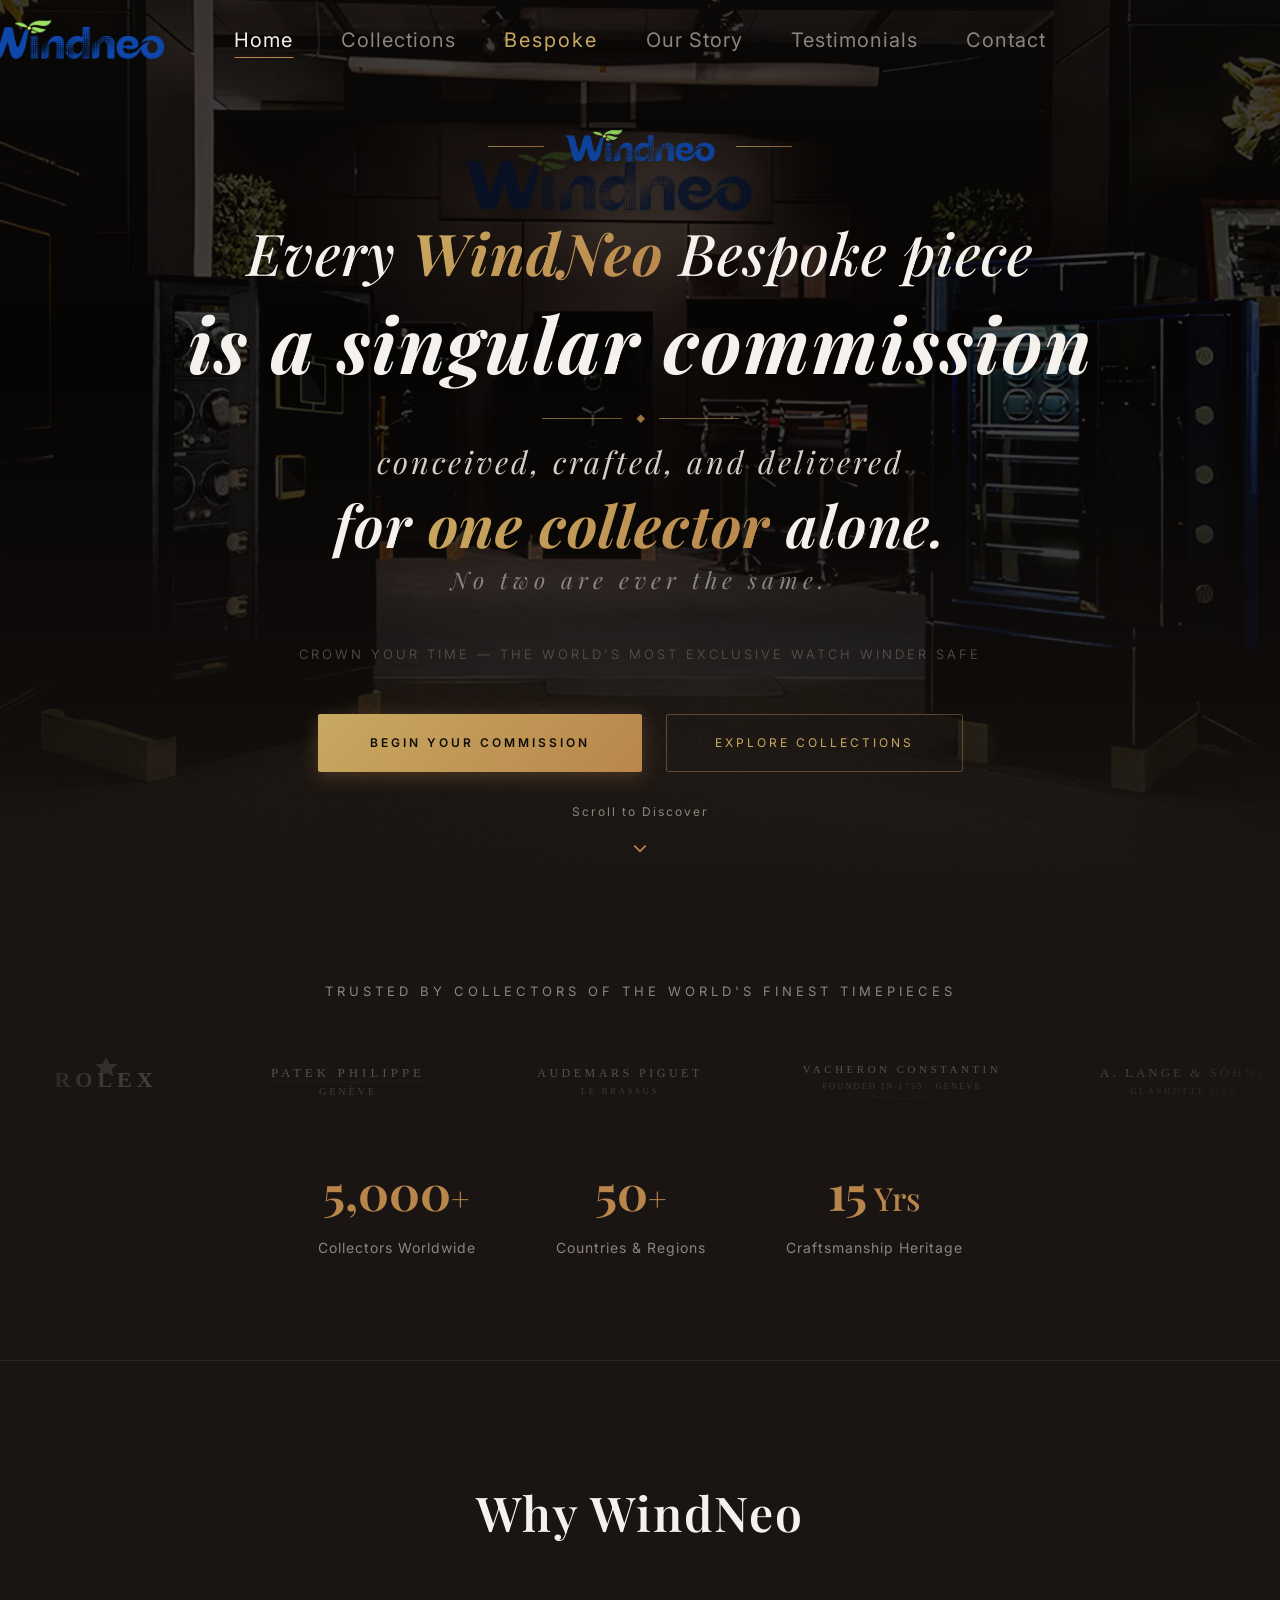
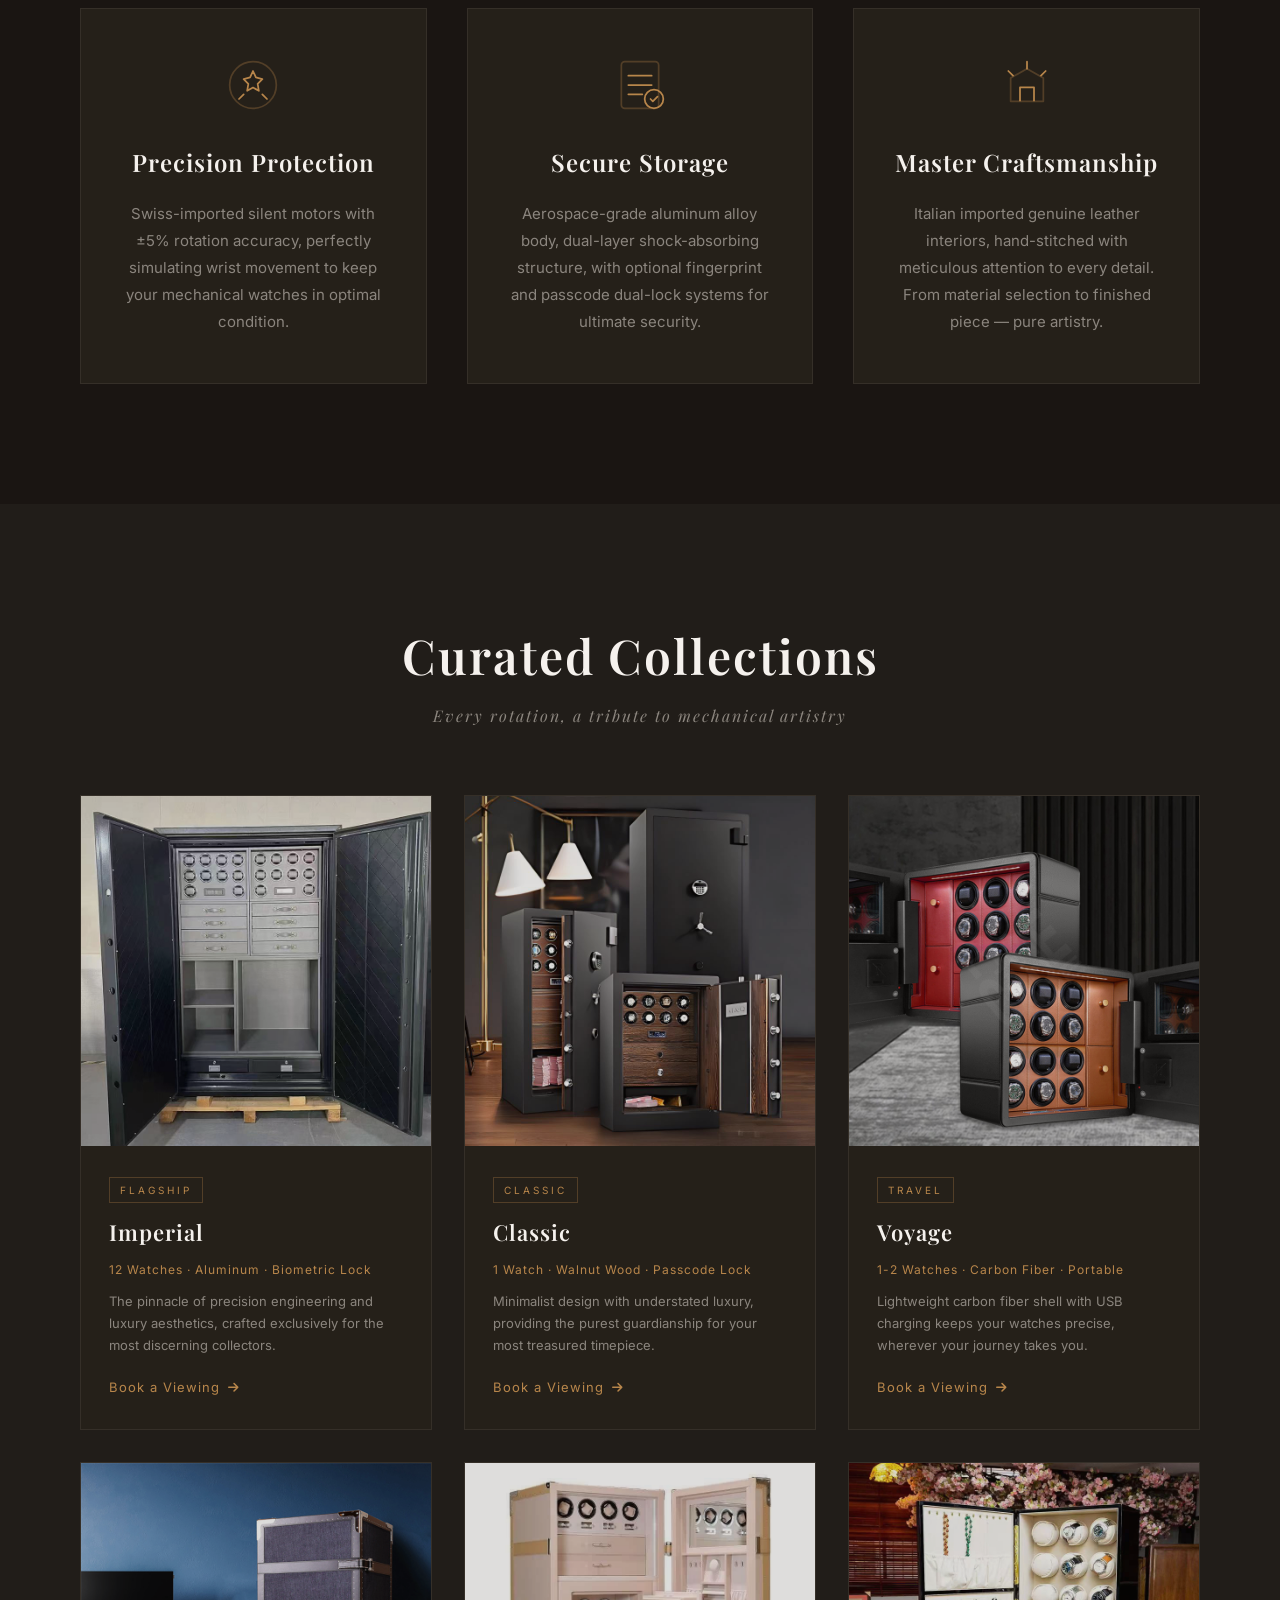
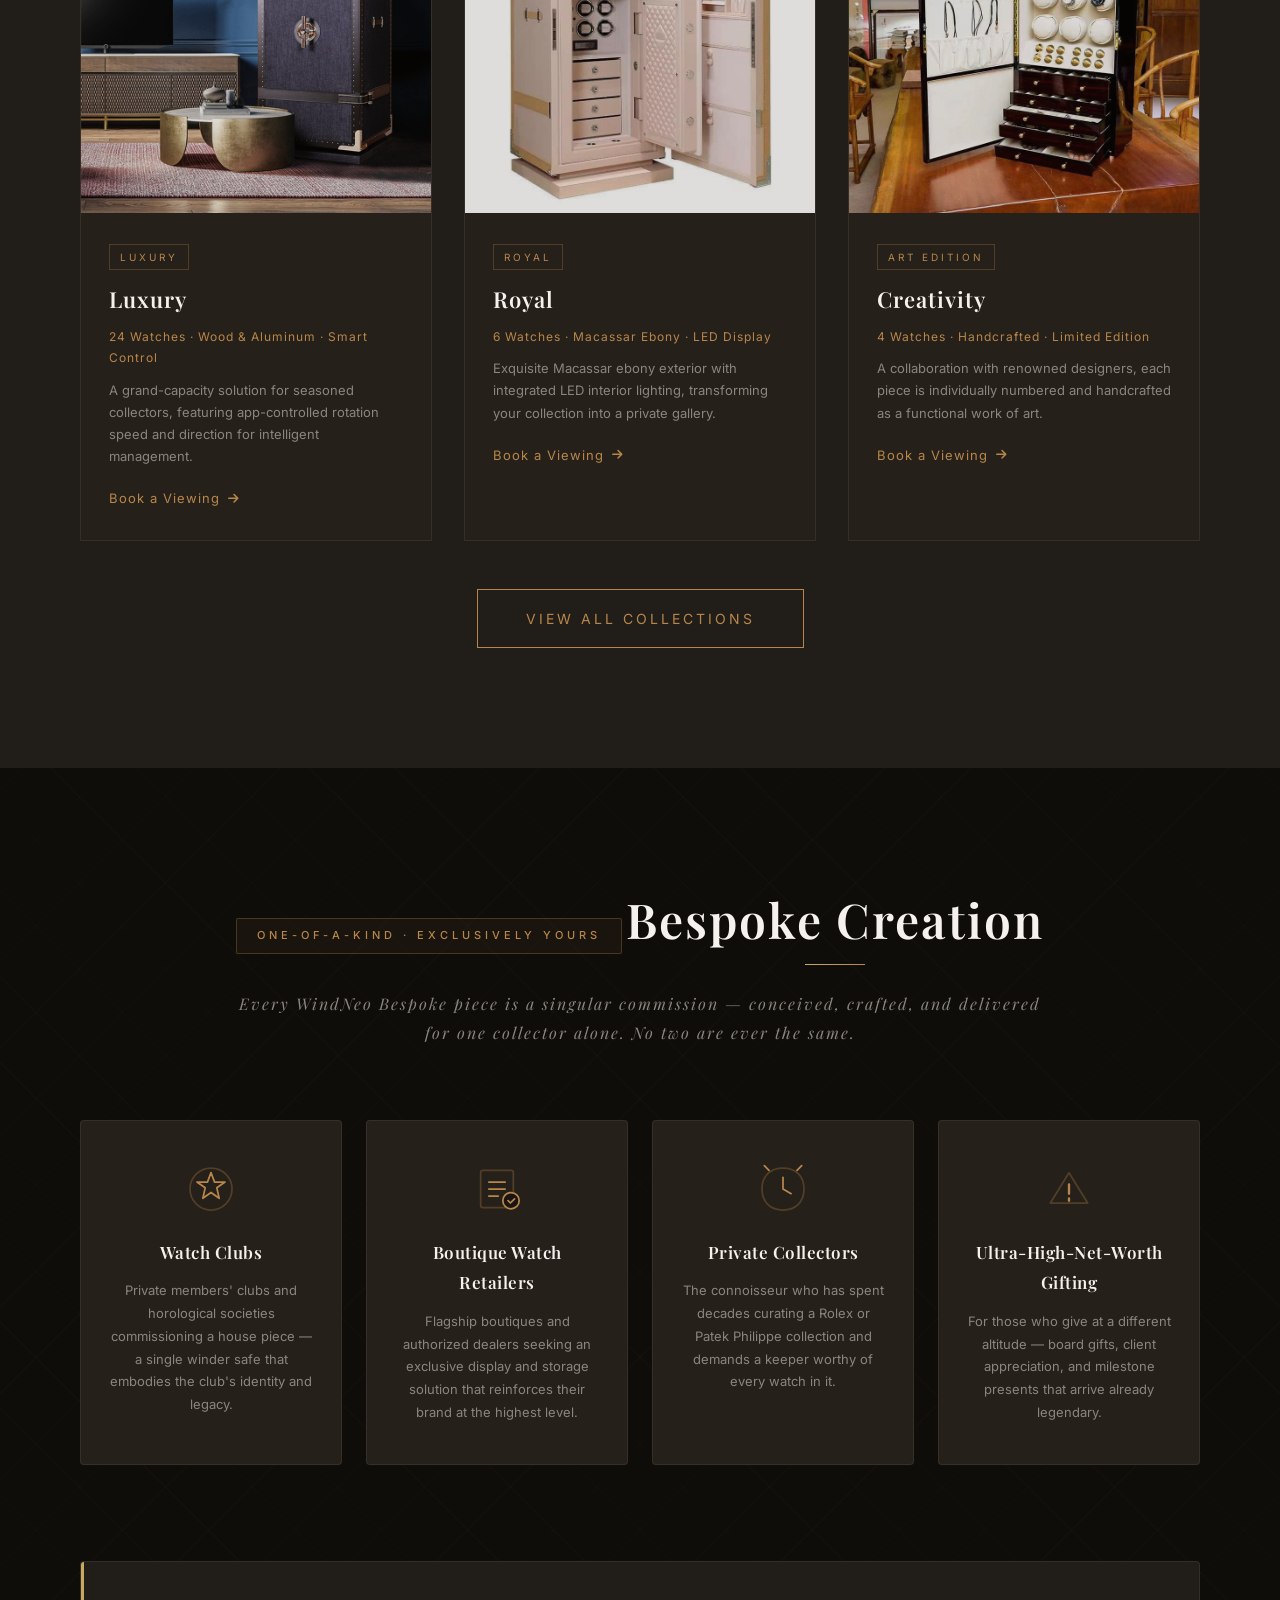
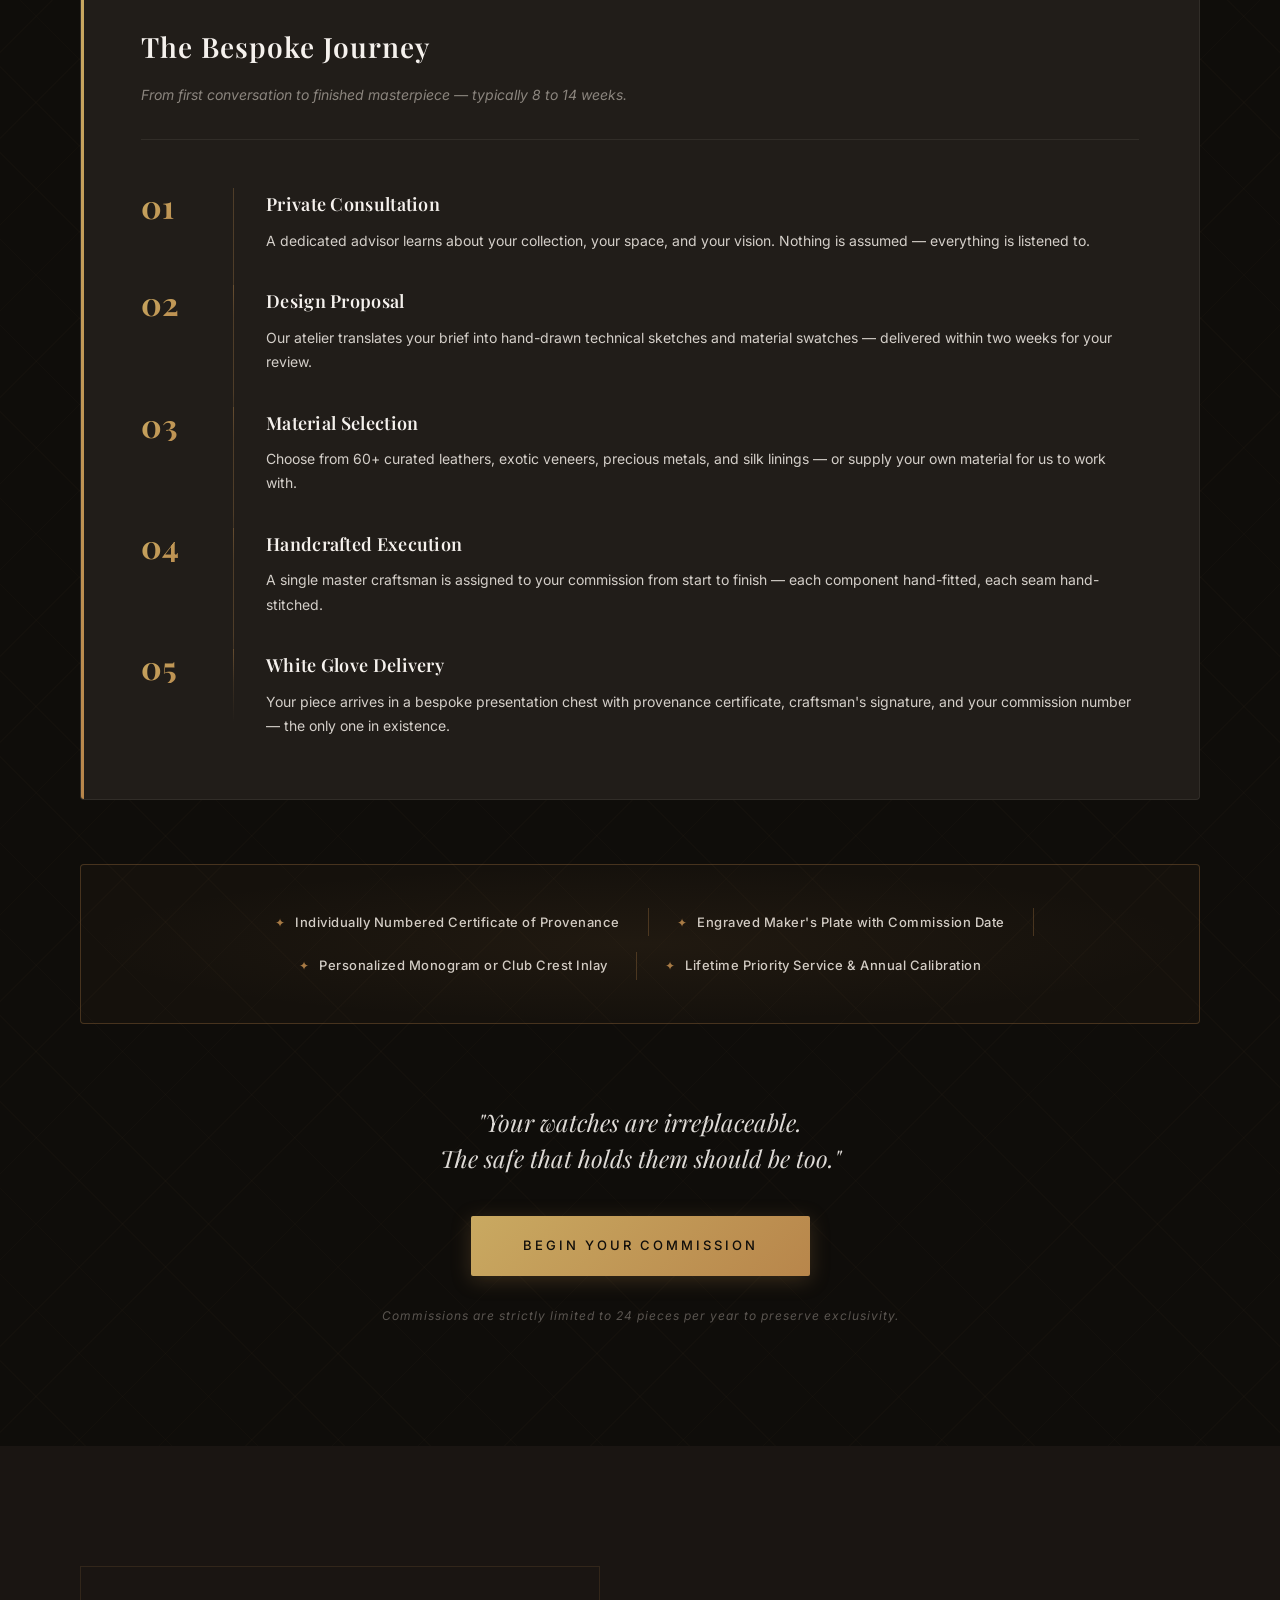
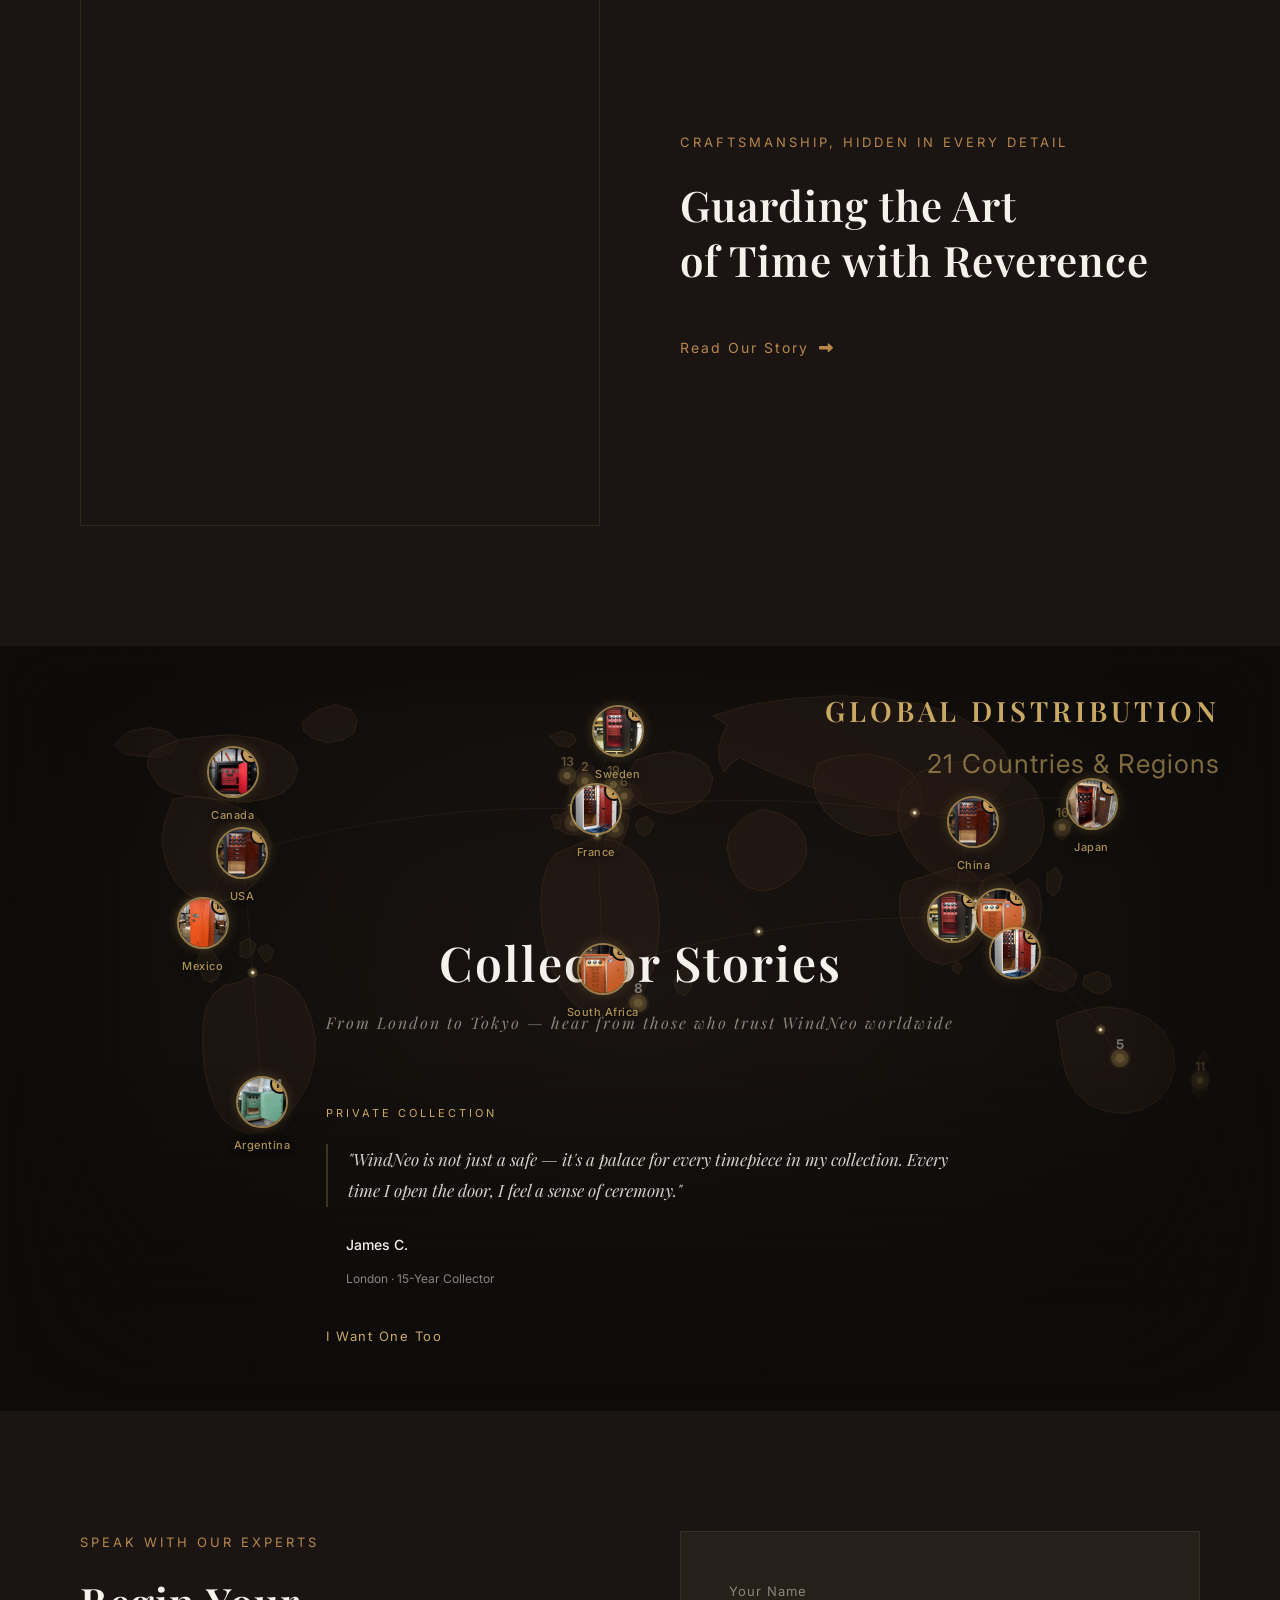
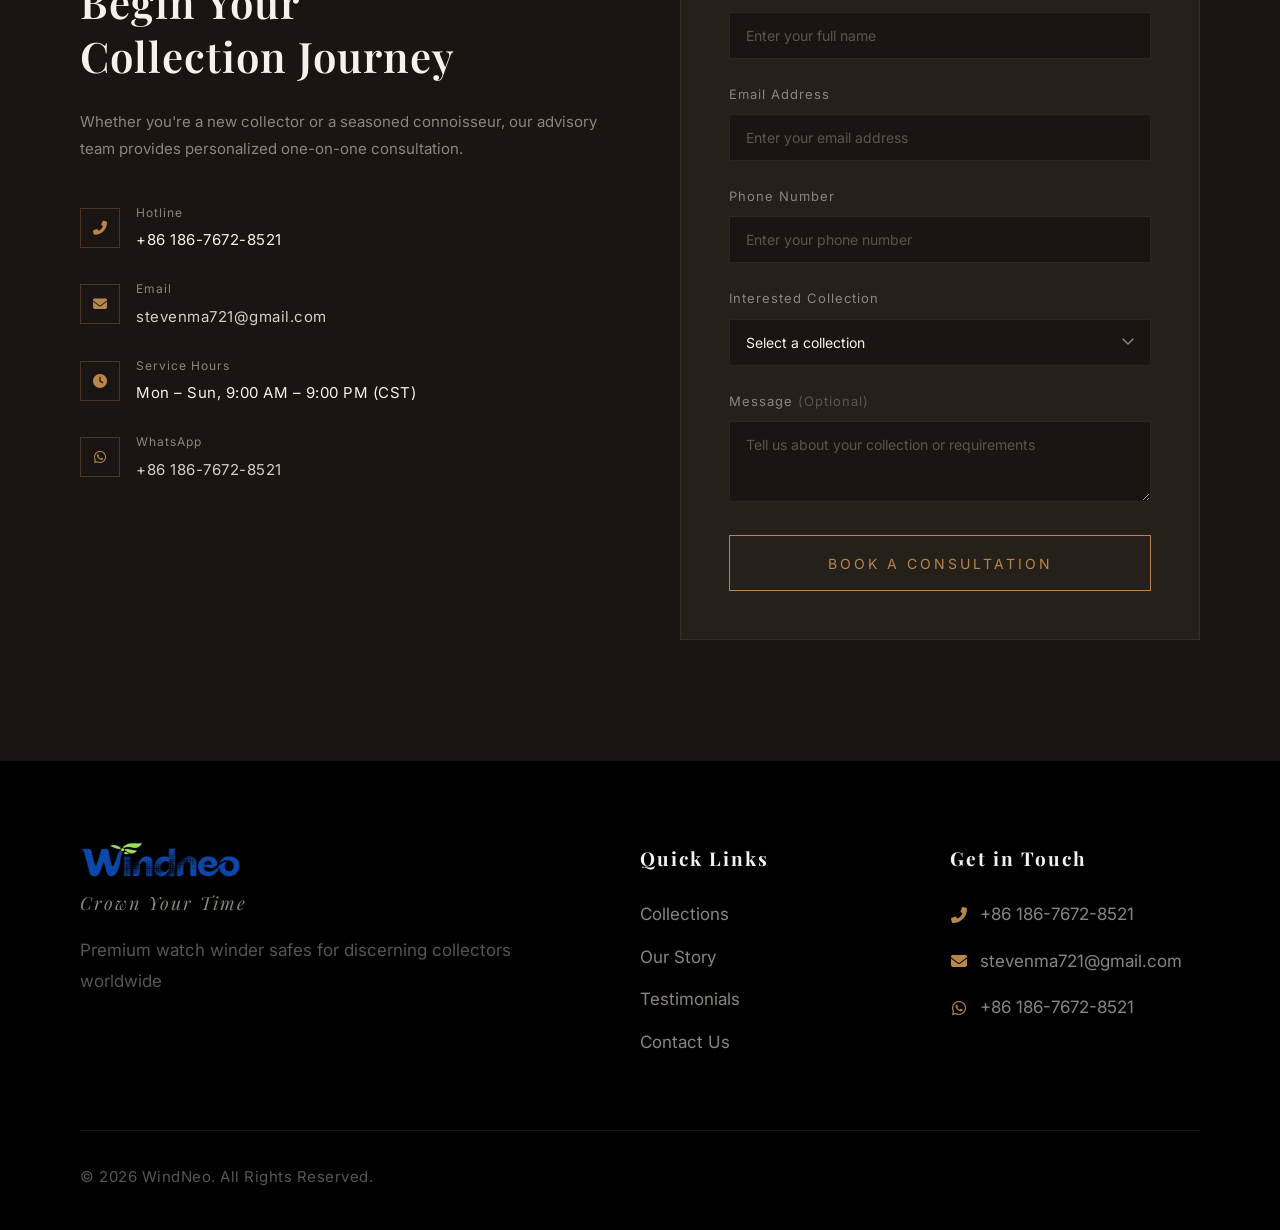
==== commit 95dfd8d7: "SEO optimization: structured data, OG tags, sitemap, robots.txt" ====
--- a/index.html
+++ b/index.html
@@ -3,9 +3,140 @@
 <head>
     <meta charset="UTF-8">
     <meta name="viewport" content="width=device-width, initial-scale=1.0">
-    <meta name="description" content="WindNeo - Premium watch winder safes for discerning collectors. Swiss precision engineering, Italian luxury materials, the finest home for your treasured timepieces.">
-    <meta name="keywords" content="WindNeo,watch winder,safe,watch collector,automatic winder,luxury watch box">
-    <title>WindNeo - Crown Your Time</title>
+
+    <!-- ═══ Primary SEO ═══ -->
+    <title>WindNeo | Premium Watch Winder Safes for Luxury Collectors</title>
+    <meta name="description" content="WindNeo crafts bespoke watch winder safes for the world's most discerning collectors. Swiss-precision motors, Italian-leather interiors, biometric security — housing up to 24 timepieces in unrivalled elegance. Serving 21 countries.">
+    <meta name="keywords" content="watch winder safe, luxury watch winder, automatic watch winder, bespoke watch box, watch collector safe, premium watch storage, WindNeo, watch winder cabinet, watch safe box, high-end watch winder">
+    <meta name="robots" content="index, follow, max-snippet:-1, max-image-preview:large, max-video-preview:-1">
+    <meta name="author" content="WindNeo">
+    <link rel="canonical" href="https://www.windneo.com/">
+
+    <!-- ═══ Open Graph (Facebook / LinkedIn / WhatsApp) ═══ -->
+    <meta property="og:type" content="website">
+    <meta property="og:site_name" content="WindNeo">
+    <meta property="og:title" content="WindNeo | Premium Watch Winder Safes for Luxury Collectors">
+    <meta property="og:description" content="Bespoke watch winder safes engineered for the world's finest timepiece collections. Swiss motors · Italian leather · Biometric security · 21 countries served.">
+    <meta property="og:url" content="https://www.windneo.com/">
+    <meta property="og:image" content="https://www.windneo.com/images/hero-bg.png">
+    <meta property="og:image:width" content="1200">
+    <meta property="og:image:height" content="630">
+    <meta property="og:image:alt" content="WindNeo premium watch winder safe">
+    <meta property="og:locale" content="en_US">
+
+    <!-- ═══ Twitter Card ═══ -->
+    <meta name="twitter:card" content="summary_large_image">
+    <meta name="twitter:title" content="WindNeo | Premium Watch Winder Safes for Luxury Collectors">
+    <meta name="twitter:description" content="Bespoke watch winder safes for the world's most discerning collectors. Swiss motors · Italian leather · Biometric security.">
+    <meta name="twitter:image" content="https://www.windneo.com/images/hero-bg.png">
+    <meta name="twitter:image:alt" content="WindNeo premium watch winder safe">
+
+    <!-- ═══ JSON-LD Structured Data ═══ -->
+    <script type="application/ld+json">
+    {
+      "@context": "https://schema.org",
+      "@graph": [
+        {
+          "@type": "Organization",
+          "@id": "https://www.windneo.com/#organization",
+          "name": "WindNeo",
+          "url": "https://www.windneo.com",
+          "logo": "https://www.windneo.com/images/logo.png",
+          "description": "Premium watch winder safes and bespoke timepiece storage solutions for luxury collectors worldwide.",
+          "contactPoint": {
+            "@type": "ContactPoint",
+            "telephone": "+86-186-7672-8521",
+            "contactType": "customer service",
+            "email": "stevenma721@gmail.com",
+            "availableLanguage": ["English", "Chinese"]
+          },
+          "sameAs": []
+        },
+        {
+          "@type": "WebSite",
+          "@id": "https://www.windneo.com/#website",
+          "url": "https://www.windneo.com",
+          "name": "WindNeo",
+          "description": "Premium watch winder safes for luxury collectors",
+          "publisher": { "@id": "https://www.windneo.com/#organization" }
+        },
+        {
+          "@type": "ItemList",
+          "name": "WindNeo Watch Winder Collections",
+          "url": "https://www.windneo.com/#products",
+          "itemListElement": [
+            {
+              "@type": "ListItem", "position": 1,
+              "item": {
+                "@type": "Product",
+                "name": "WindNeo Imperial",
+                "description": "Flagship watch winder safe. 24-watch capacity with biometric access, Swiss motors and Italian leather interior.",
+                "brand": { "@type": "Brand", "name": "WindNeo" },
+                "image": "https://www.windneo.com/images/imperial.jpg",
+                "url": "https://www.windneo.com/#products"
+              }
+            },
+            {
+              "@type": "ListItem", "position": 2,
+              "item": {
+                "@type": "Product",
+                "name": "WindNeo Classic",
+                "description": "6-watch precision winder in walnut and brushed steel. The essential WindNeo experience.",
+                "brand": { "@type": "Brand", "name": "WindNeo" },
+                "image": "https://www.windneo.com/images/classic.jpg",
+                "url": "https://www.windneo.com/#products"
+              }
+            },
+            {
+              "@type": "ListItem", "position": 3,
+              "item": {
+                "@type": "Product",
+                "name": "WindNeo Voyage",
+                "description": "Ultra-light carbon-fiber travel watch winder for 4 watches. Built for the global collector.",
+                "brand": { "@type": "Brand", "name": "WindNeo" },
+                "image": "https://www.windneo.com/images/voyage.jpg",
+                "url": "https://www.windneo.com/#products"
+              }
+            },
+            {
+              "@type": "ListItem", "position": 4,
+              "item": {
+                "@type": "Product",
+                "name": "WindNeo Luxury",
+                "description": "24-watch grand-capacity winder with app-controlled rotation. Smart luxury watch storage.",
+                "brand": { "@type": "Brand", "name": "WindNeo" },
+                "image": "https://www.windneo.com/images/luxury.jpg",
+                "url": "https://www.windneo.com/#products"
+              }
+            },
+            {
+              "@type": "ListItem", "position": 5,
+              "item": {
+                "@type": "Product",
+                "name": "WindNeo Royal",
+                "description": "12-watch winder in solid mahogany with gold-plated fittings. Regal presence, supreme protection.",
+                "brand": { "@type": "Brand", "name": "WindNeo" },
+                "image": "https://www.windneo.com/images/royal.jpg",
+                "url": "https://www.windneo.com/#products"
+              }
+            },
+            {
+              "@type": "ListItem", "position": 6,
+              "item": {
+                "@type": "Product",
+                "name": "WindNeo Creativity",
+                "description": "Handcrafted limited-edition art winder. Individually numbered, each a functional work of art.",
+                "brand": { "@type": "Brand", "name": "WindNeo" },
+                "image": "https://www.windneo.com/images/creativity.jpg",
+                "url": "https://www.windneo.com/#products"
+              }
+            }
+          ]
+        }
+      ]
+    }
+    </script>
+
     <link rel="stylesheet" href="styles.css?v=10">
     <link href="https://fonts.googleapis.com/css2?family=Playfair+Display:ital,wght@0,400;0,500;0,600;0,700;1,400&family=Inter:wght@300;400;500&display=swap" rel="stylesheet">
     <link rel="stylesheet" href="https://cdnjs.cloudflare.com/ajax/libs/font-awesome/6.4.0/css/all.min.css">
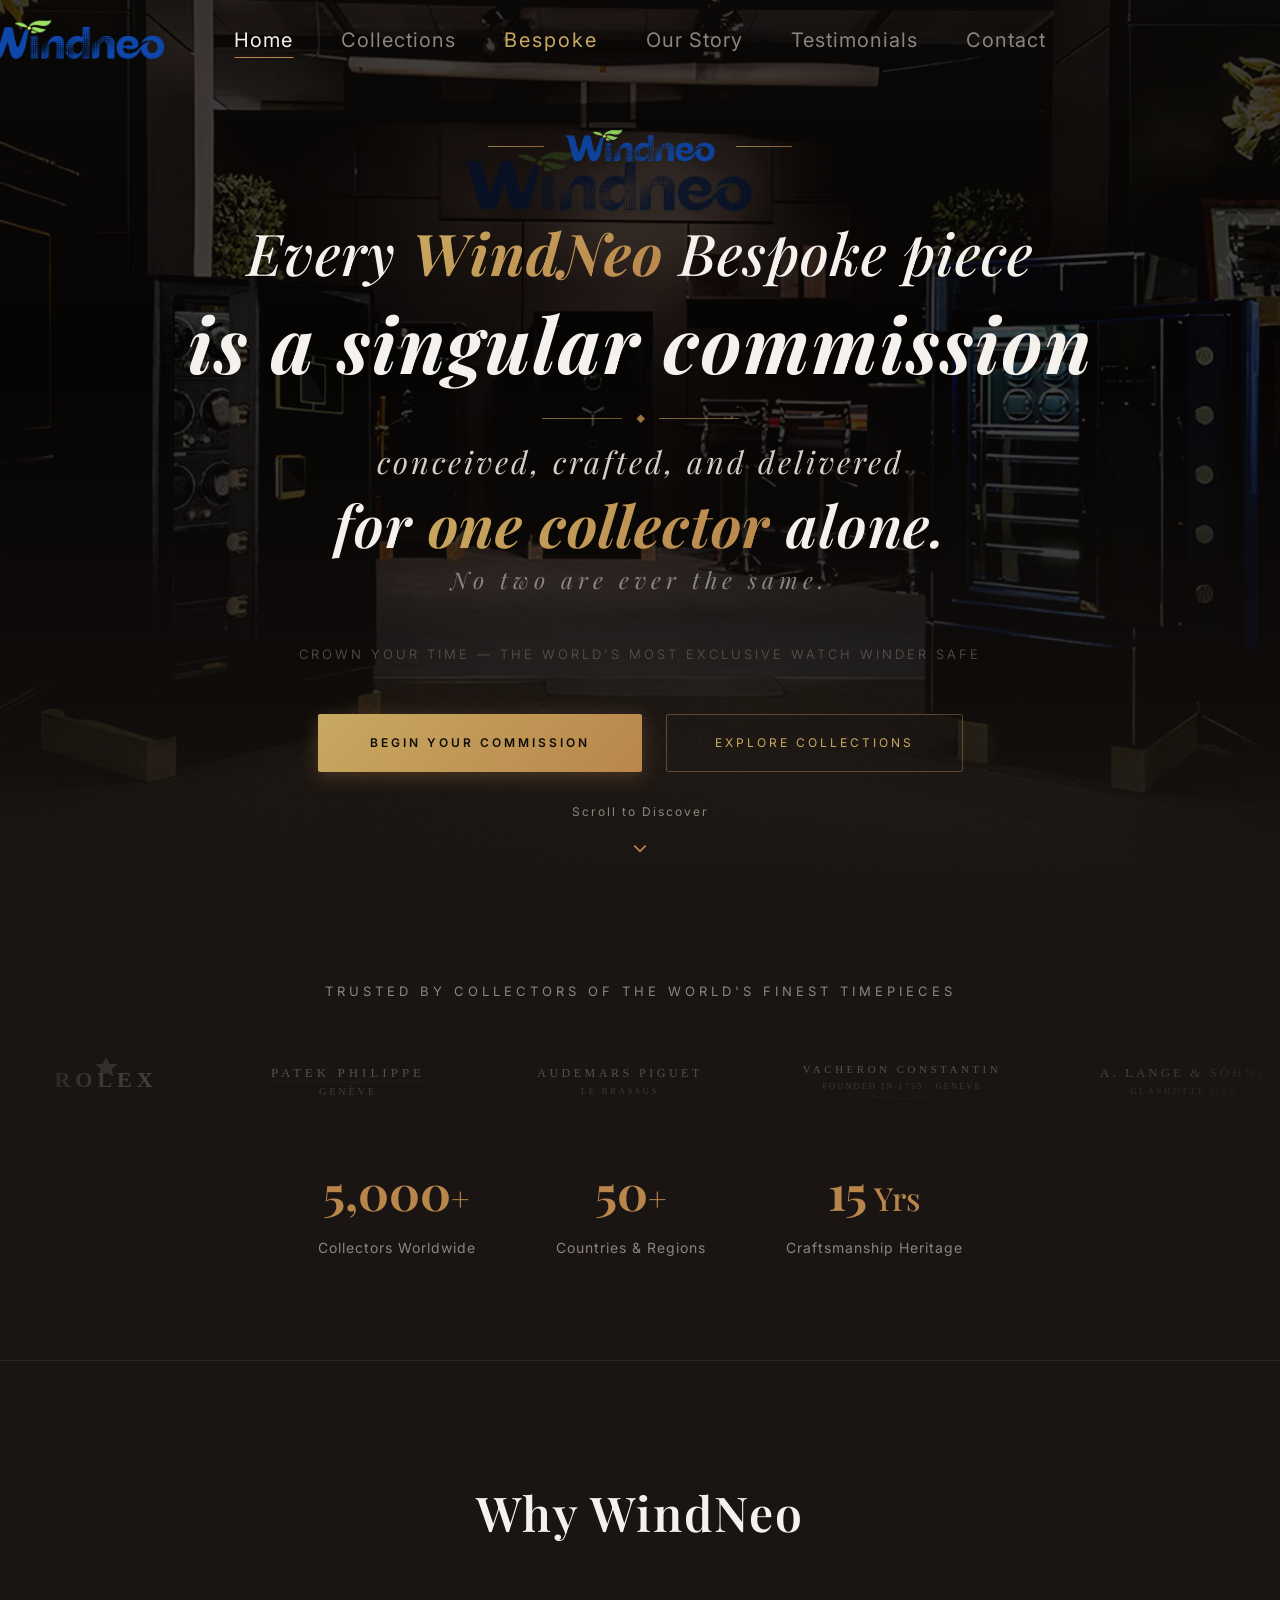
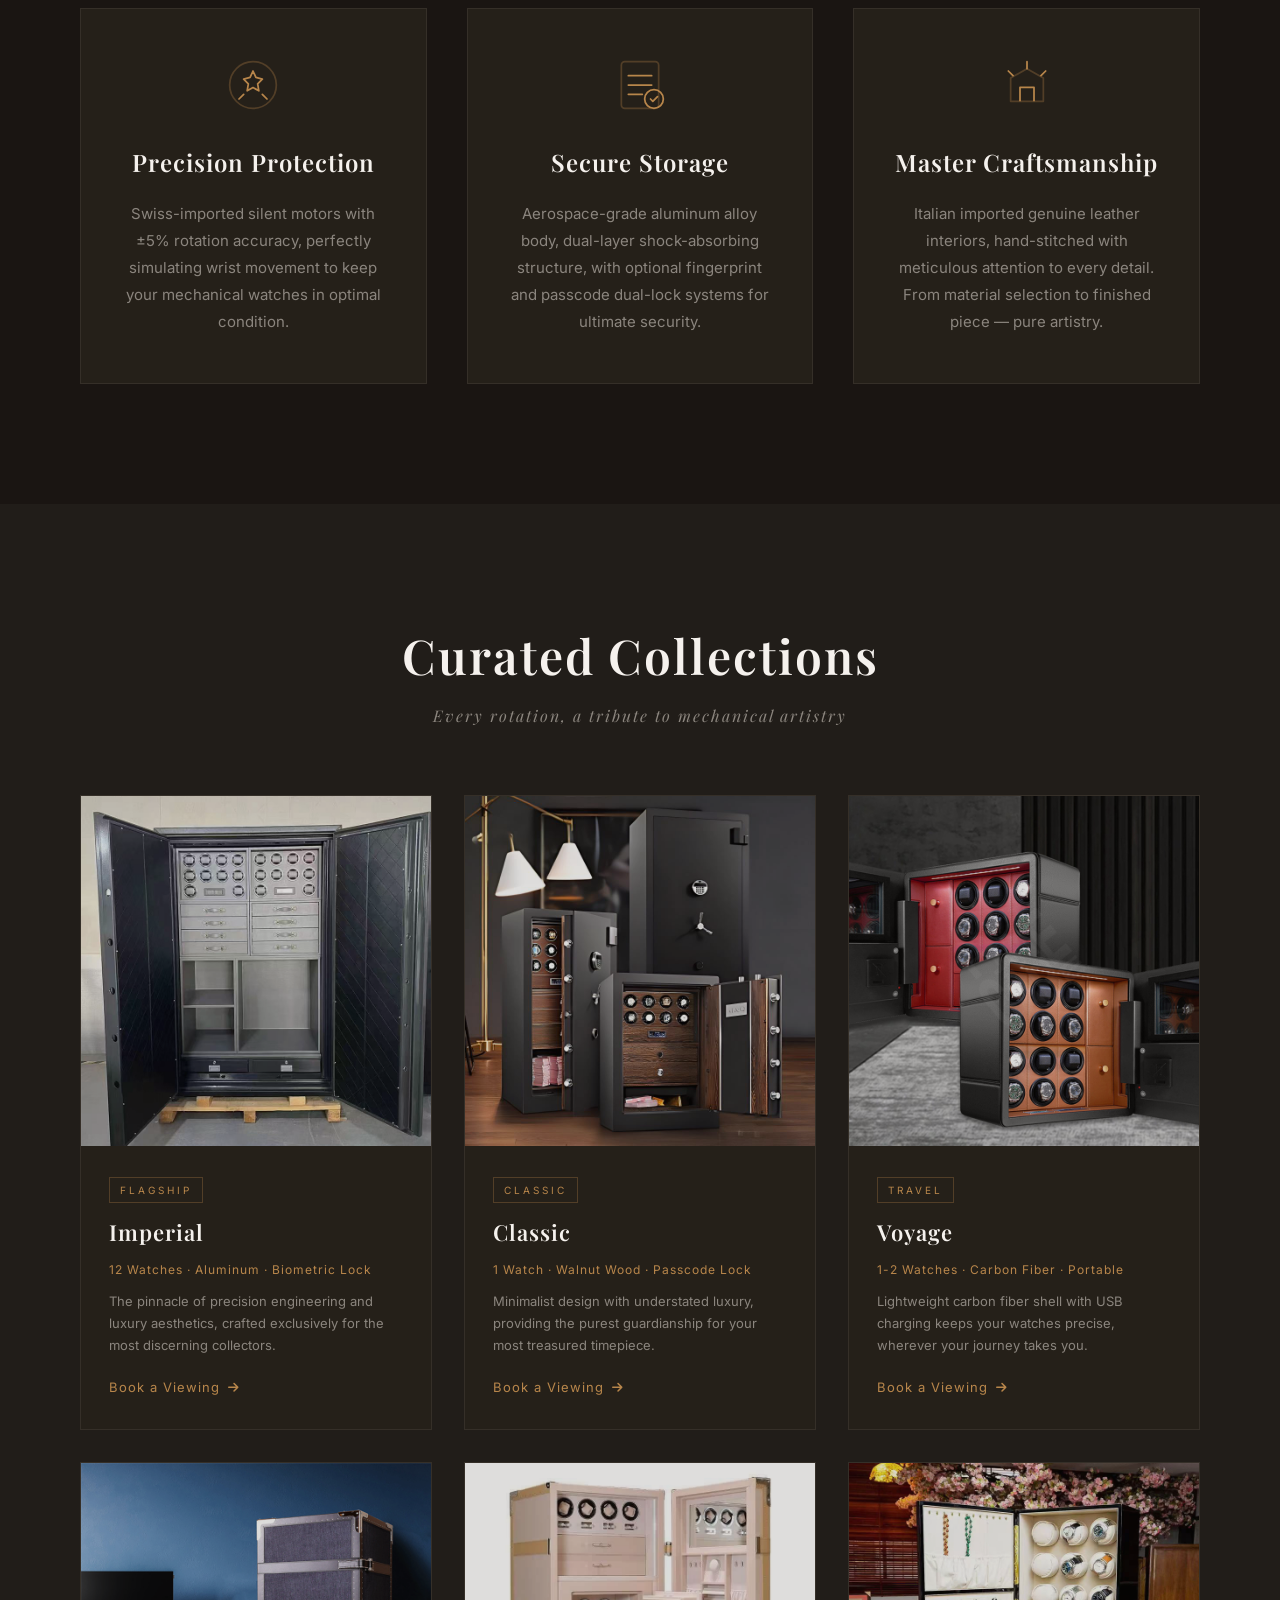
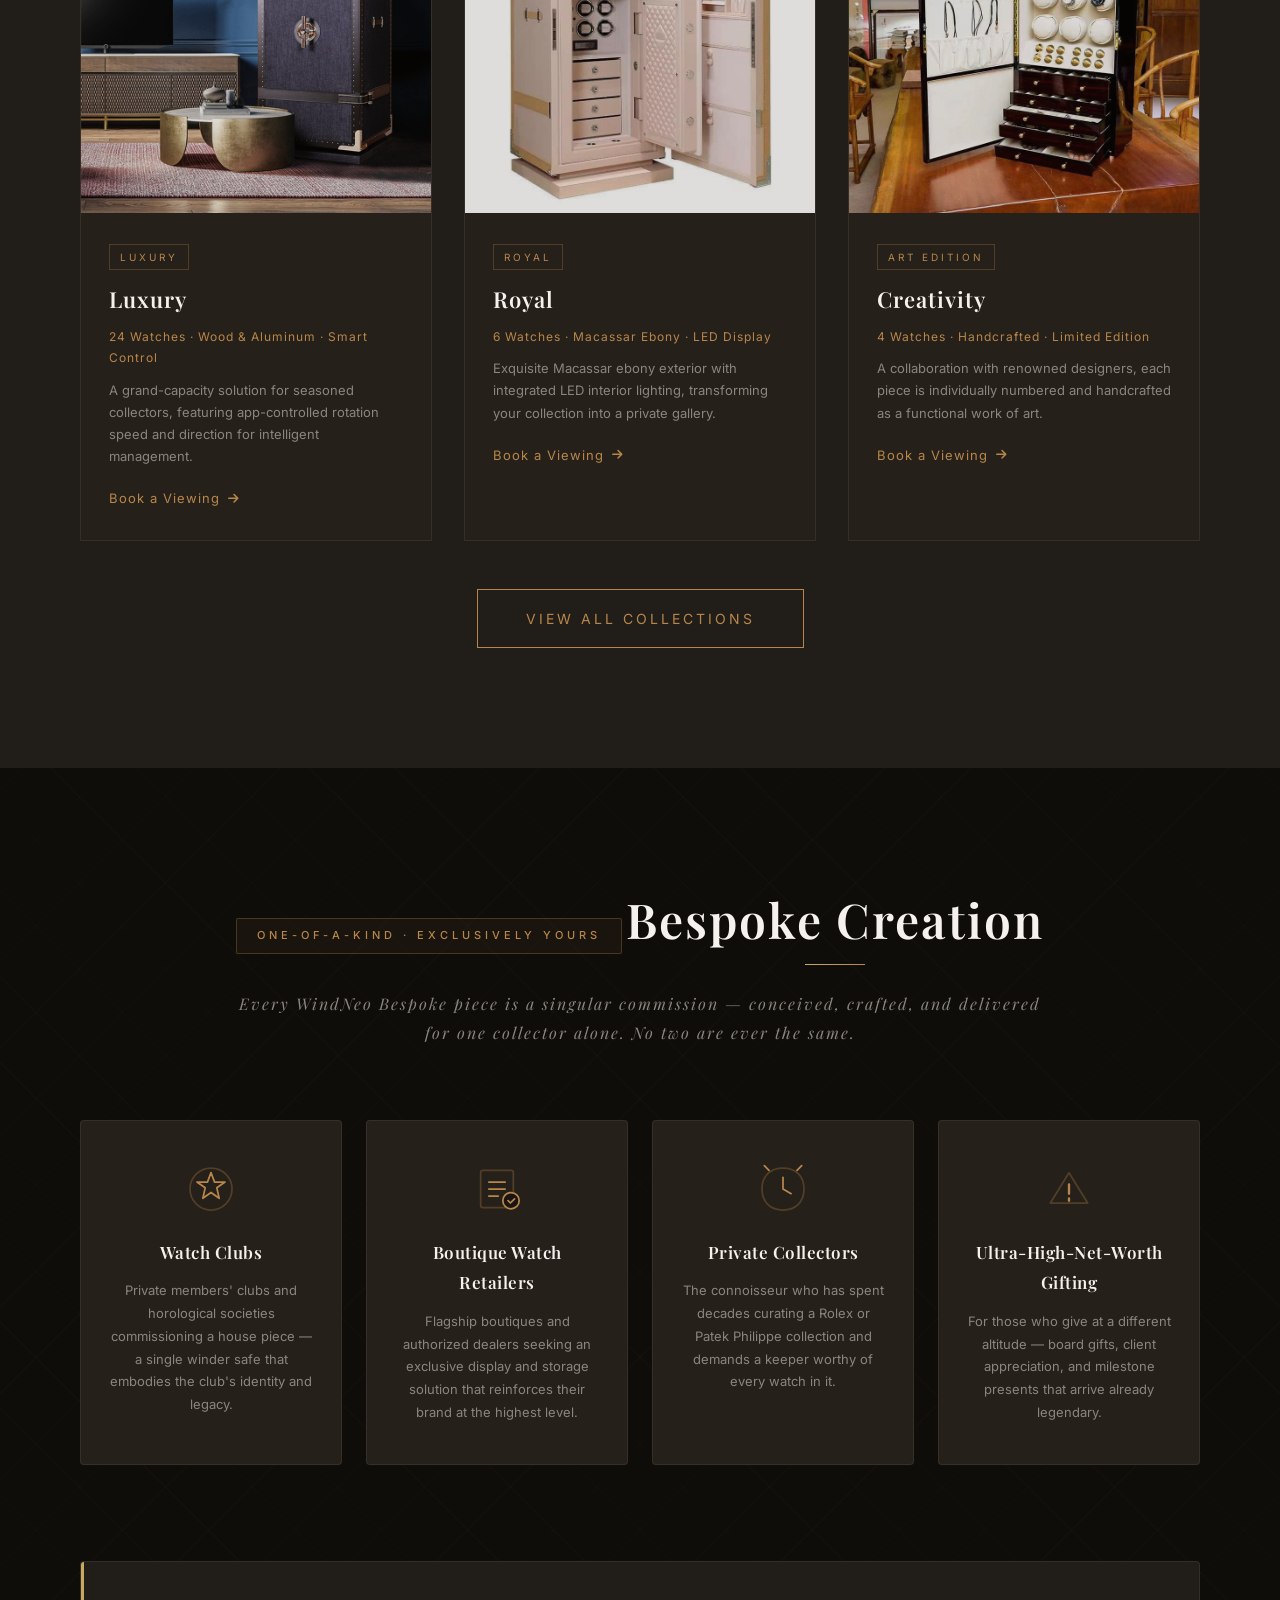
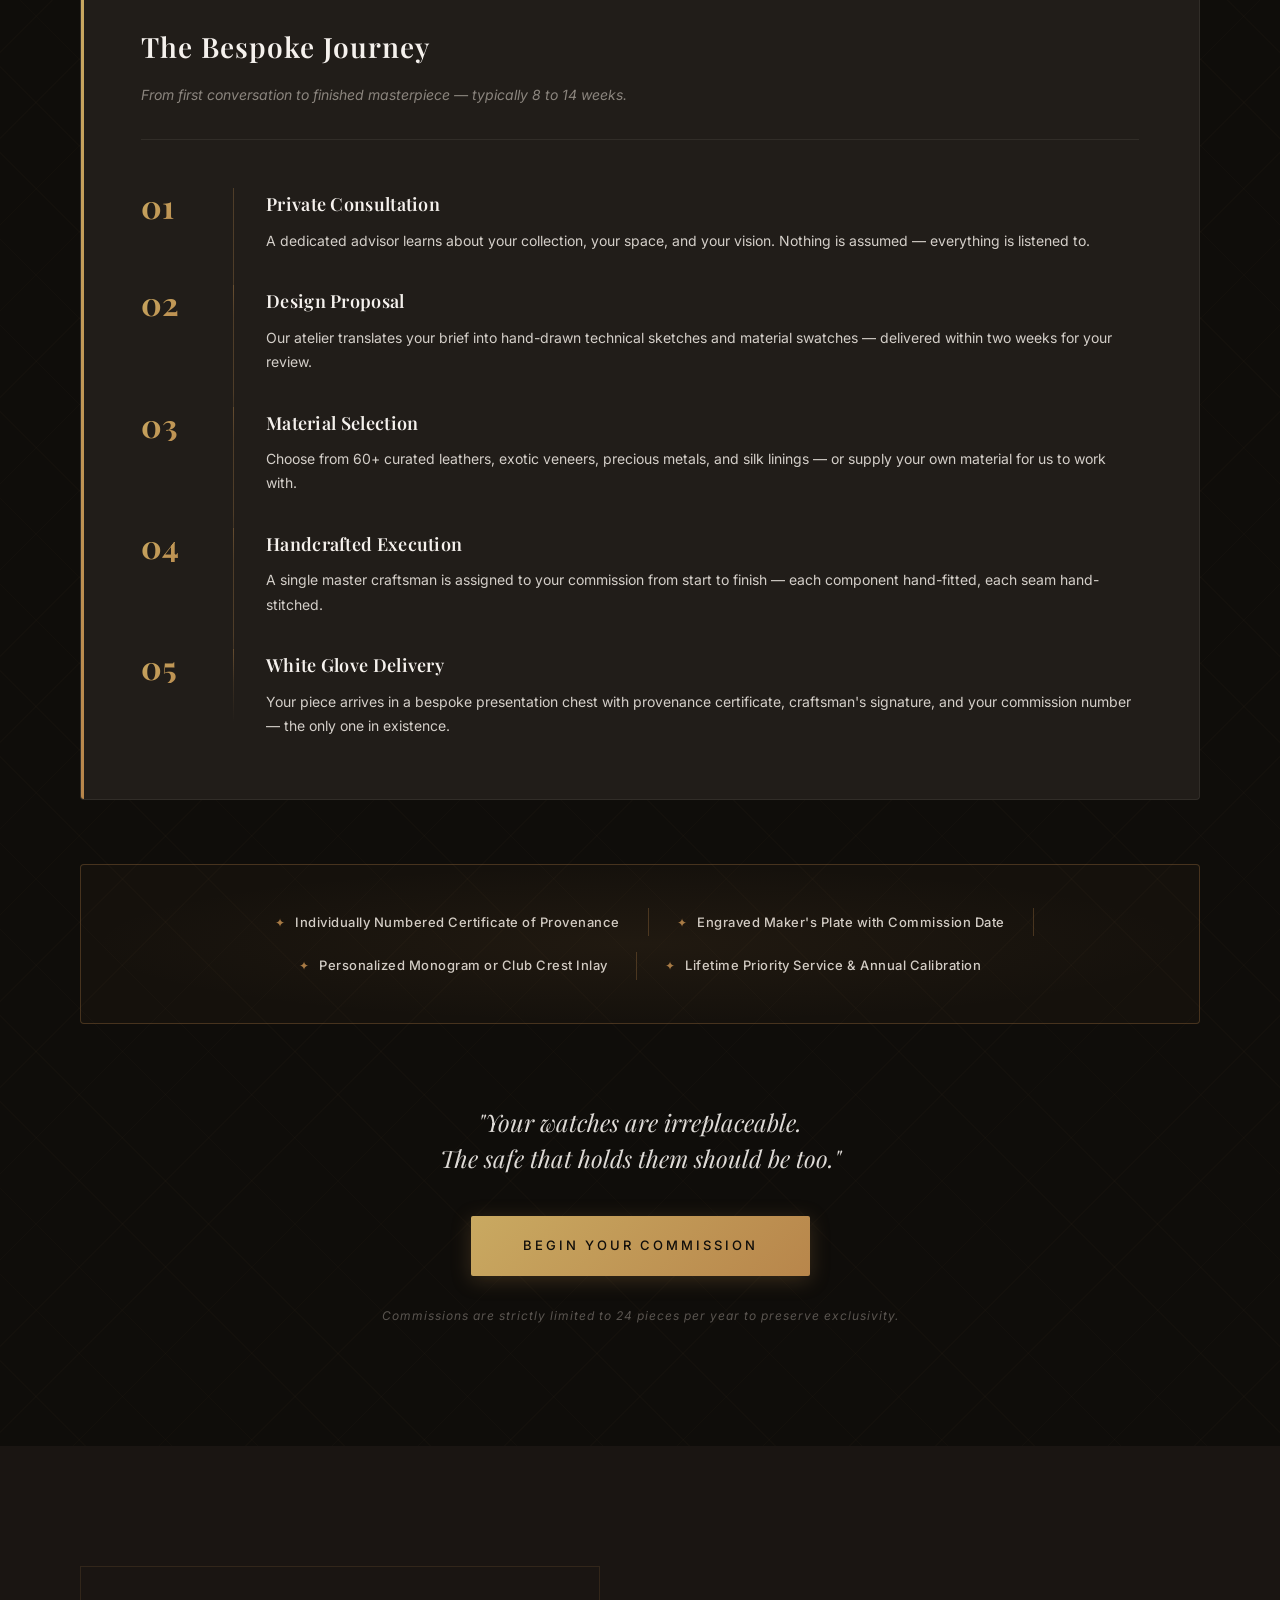
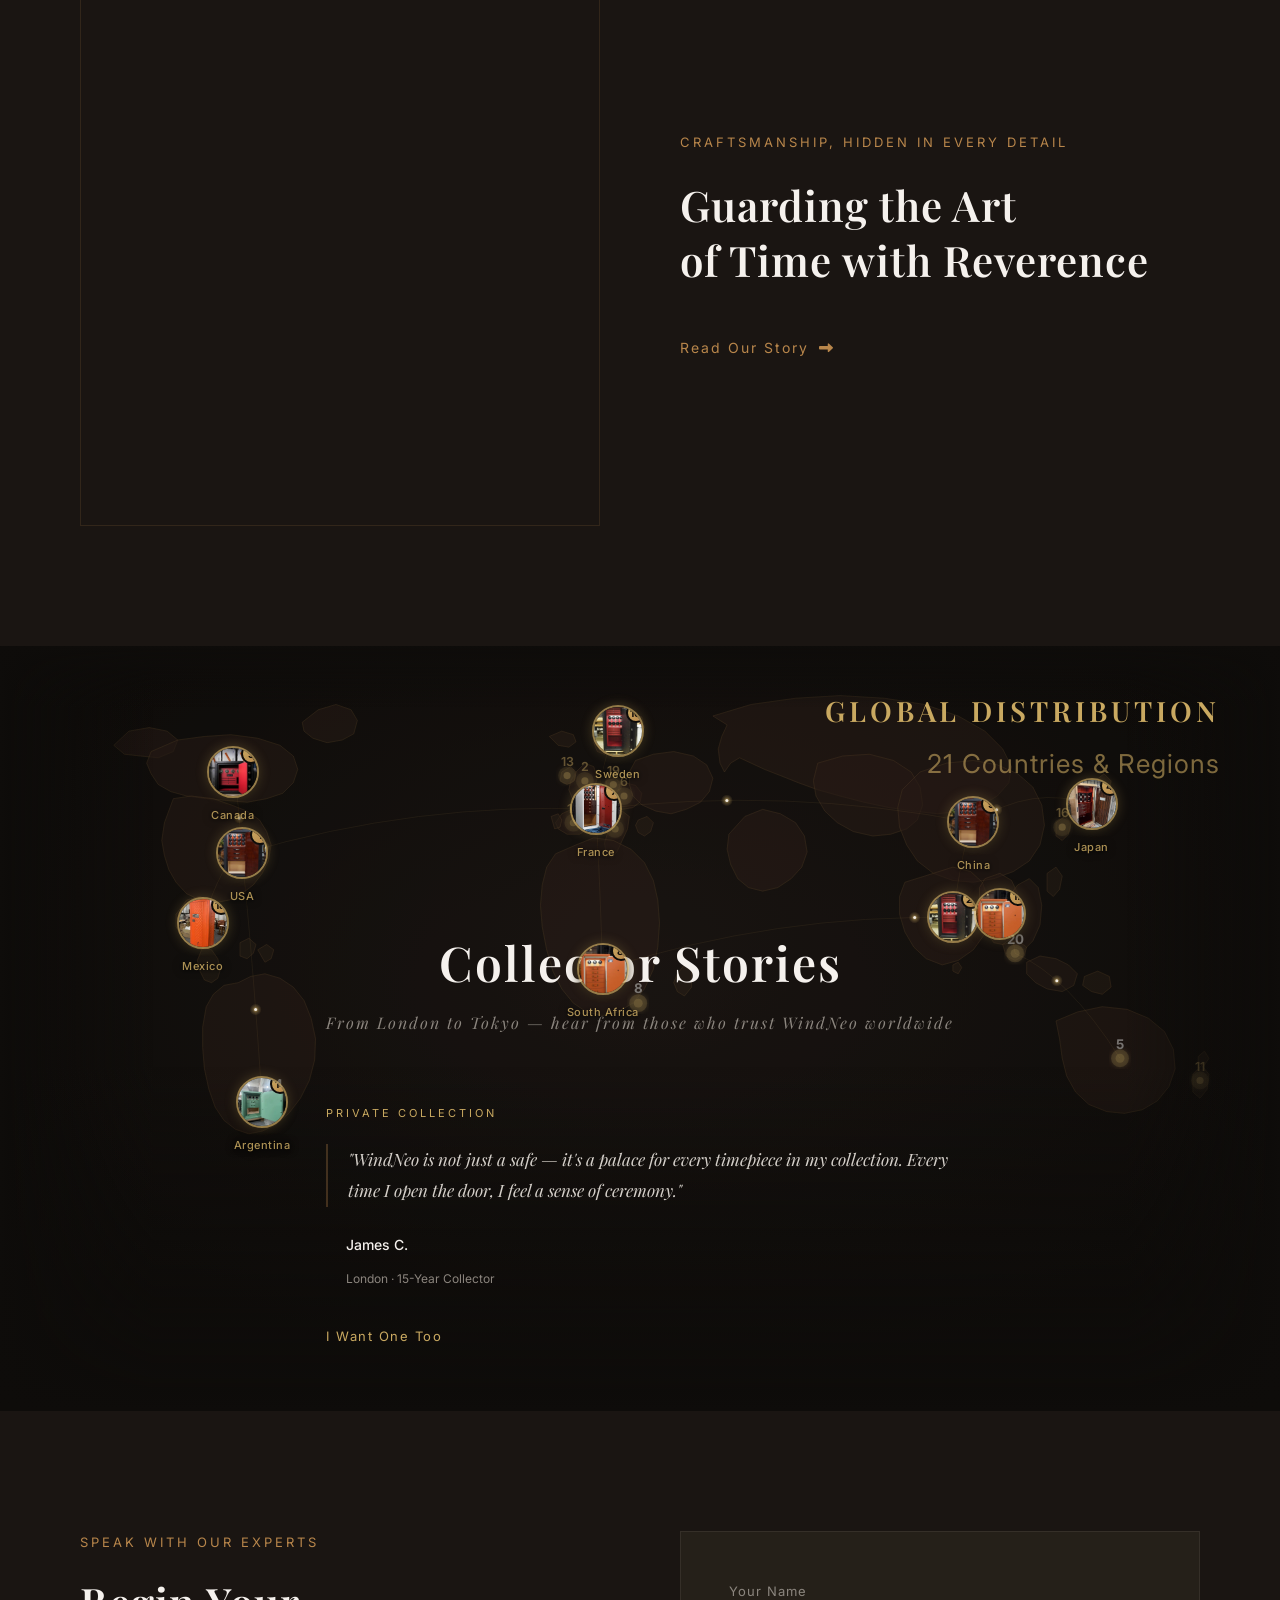
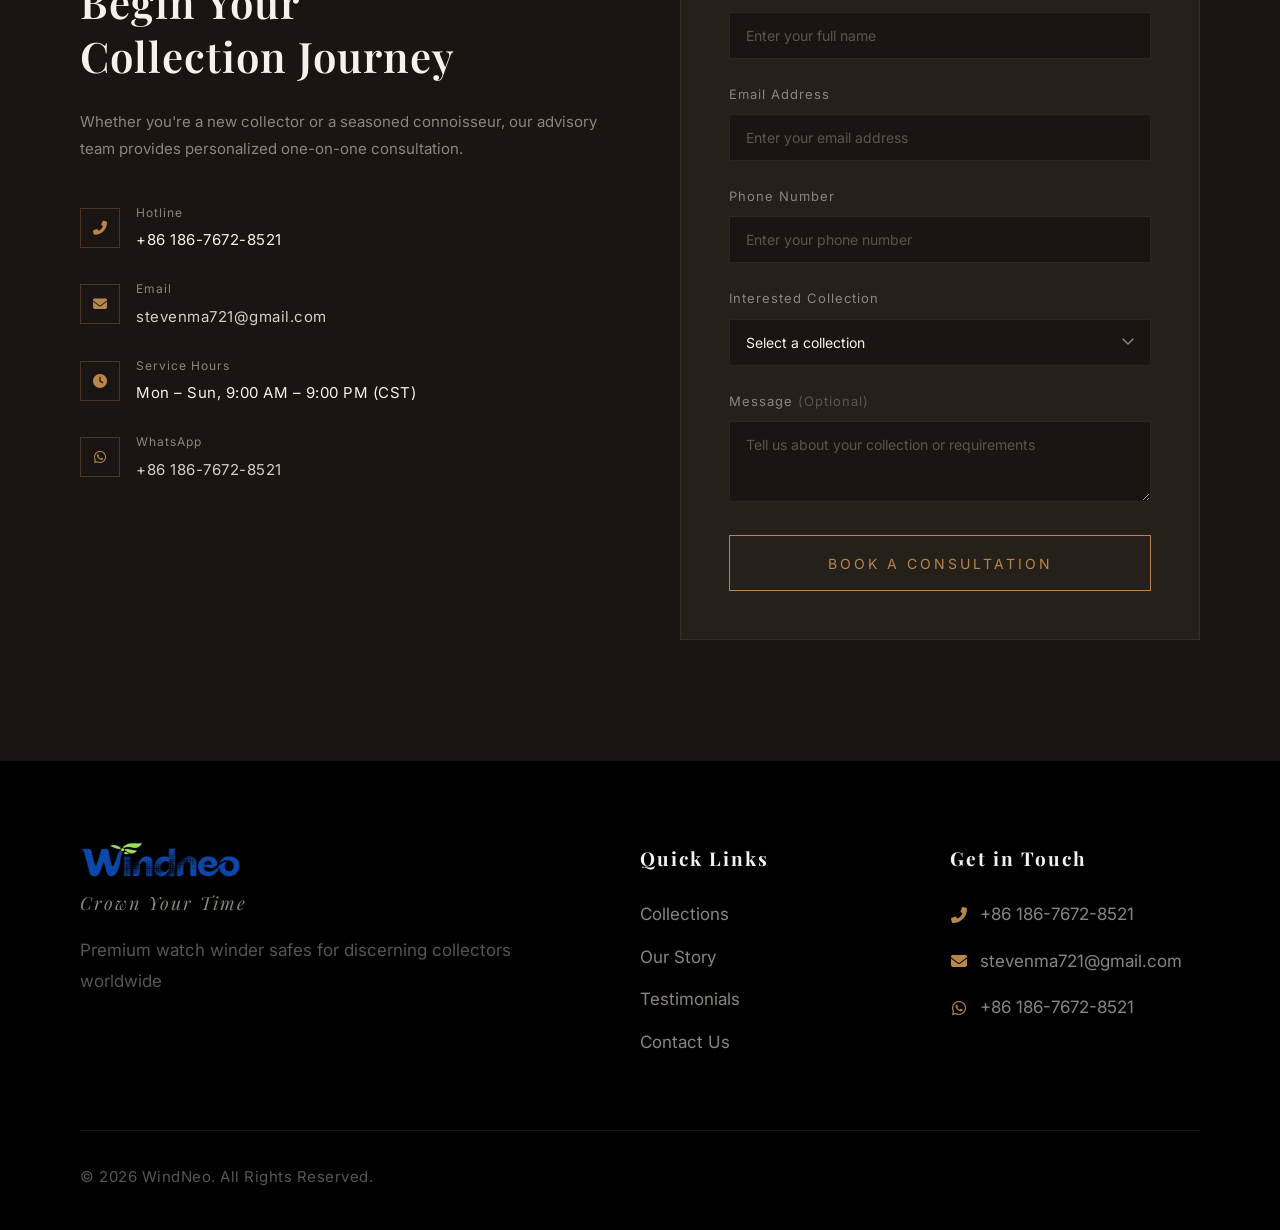
==== commit 9b6aa4fa: "feat: add product pages, about page, contact page, update sitemap for SEO" ====
--- a/index.html
+++ b/index.html
@@ -159,9 +159,9 @@
                 <li><a href="#hero" class="nav-link active">Home</a></li>
                 <li><a href="#products" class="nav-link">Collections</a></li>
                 <li><a href="#bespoke" class="nav-link nav-link-bespoke">Bespoke</a></li>
-                <li><a href="#story" class="nav-link">Our Story</a></li>
+                <li><a href="about.html" class="nav-link">Our Story</a></li>
                 <li><a href="#cases" class="nav-link">Testimonials</a></li>
-                <li><a href="#contact" class="nav-link">Contact</a></li>
+                <li><a href="contact.html" class="nav-link">Contact</a></li>
             </ul>
             <button class="nav-hamburger" id="hamburger" aria-label="Open menu">
                 <span class="hamburger-line"></span>
@@ -181,9 +181,9 @@
                 <li><a href="#hero" class="mobile-nav-link">Home</a></li>
                 <li><a href="#products" class="mobile-nav-link">Collections</a></li>
                 <li><a href="#bespoke" class="mobile-nav-link mobile-nav-link-bespoke">Bespoke</a></li>
-                <li><a href="#story" class="mobile-nav-link">Our Story</a></li>
+                <li><a href="about.html" class="mobile-nav-link">Our Story</a></li>
                 <li><a href="#cases" class="mobile-nav-link">Testimonials</a></li>
-                <li><a href="#contact" class="mobile-nav-link">Contact</a></li>
+                <li><a href="contact.html" class="mobile-nav-link">Contact</a></li>
             </ul>
         </div>
     </div>
@@ -455,7 +455,7 @@
                         <h3 class="product-name">Imperial</h3>
                         <p class="product-highlight">12 Watches · Aluminum · Biometric Lock</p>
                         <p class="product-desc">The pinnacle of precision engineering and luxury aesthetics, crafted exclusively for the most discerning collectors.</p>
-                        <a href="#contact" class="product-link">Book a Viewing <i class="fas fa-arrow-right"></i></a>
+                        <a href="products/imperial.html" class="product-link">Book a Viewing <i class="fas fa-arrow-right"></i></a>
                     </div>
                 </div>
                 <div class="product-card animate-on-scroll">
@@ -467,7 +467,7 @@
                         <h3 class="product-name">Classic</h3>
                         <p class="product-highlight">1 Watch · Walnut Wood · Passcode Lock</p>
                         <p class="product-desc">Minimalist design with understated luxury, providing the purest guardianship for your most treasured timepiece.</p>
-                        <a href="#contact" class="product-link">Book a Viewing <i class="fas fa-arrow-right"></i></a>
+                        <a href="products/classic.html" class="product-link">Book a Viewing <i class="fas fa-arrow-right"></i></a>
                     </div>
                 </div>
                 <div class="product-card animate-on-scroll">
@@ -479,7 +479,7 @@
                         <h3 class="product-name">Voyage</h3>
                         <p class="product-highlight">1-2 Watches · Carbon Fiber · Portable</p>
                         <p class="product-desc">Lightweight carbon fiber shell with USB charging keeps your watches precise, wherever your journey takes you.</p>
-                        <a href="#contact" class="product-link">Book a Viewing <i class="fas fa-arrow-right"></i></a>
+                        <a href="products/voyage.html" class="product-link">Book a Viewing <i class="fas fa-arrow-right"></i></a>
                     </div>
                 </div>
                 <!-- Row 2 -->
@@ -492,7 +492,7 @@
                         <h3 class="product-name">Luxury</h3>
                         <p class="product-highlight">24 Watches · Wood & Aluminum · Smart Control</p>
                         <p class="product-desc">A grand-capacity solution for seasoned collectors, featuring app-controlled rotation speed and direction for intelligent management.</p>
-                        <a href="#contact" class="product-link">Book a Viewing <i class="fas fa-arrow-right"></i></a>
+                        <a href="products/luxury.html" class="product-link">Book a Viewing <i class="fas fa-arrow-right"></i></a>
                     </div>
                 </div>
                 <div class="product-card animate-on-scroll">
@@ -504,7 +504,7 @@
                         <h3 class="product-name">Royal</h3>
                         <p class="product-highlight">6 Watches · Macassar Ebony · LED Display</p>
                         <p class="product-desc">Exquisite Macassar ebony exterior with integrated LED interior lighting, transforming your collection into a private gallery.</p>
-                        <a href="#contact" class="product-link">Book a Viewing <i class="fas fa-arrow-right"></i></a>
+                        <a href="products/royal.html" class="product-link">Book a Viewing <i class="fas fa-arrow-right"></i></a>
                     </div>
                 </div>
                 <div class="product-card animate-on-scroll">
@@ -516,7 +516,7 @@
                         <h3 class="product-name">Creativity</h3>
                         <p class="product-highlight">4 Watches · Handcrafted · Limited Edition</p>
                         <p class="product-desc">A collaboration with renowned designers, each piece is individually numbered and handcrafted as a functional work of art.</p>
-                        <a href="#contact" class="product-link">Book a Viewing <i class="fas fa-arrow-right"></i></a>
+                        <a href="products/creativity.html" class="product-link">Book a Viewing <i class="fas fa-arrow-right"></i></a>
                     </div>
                 </div>
             </div>
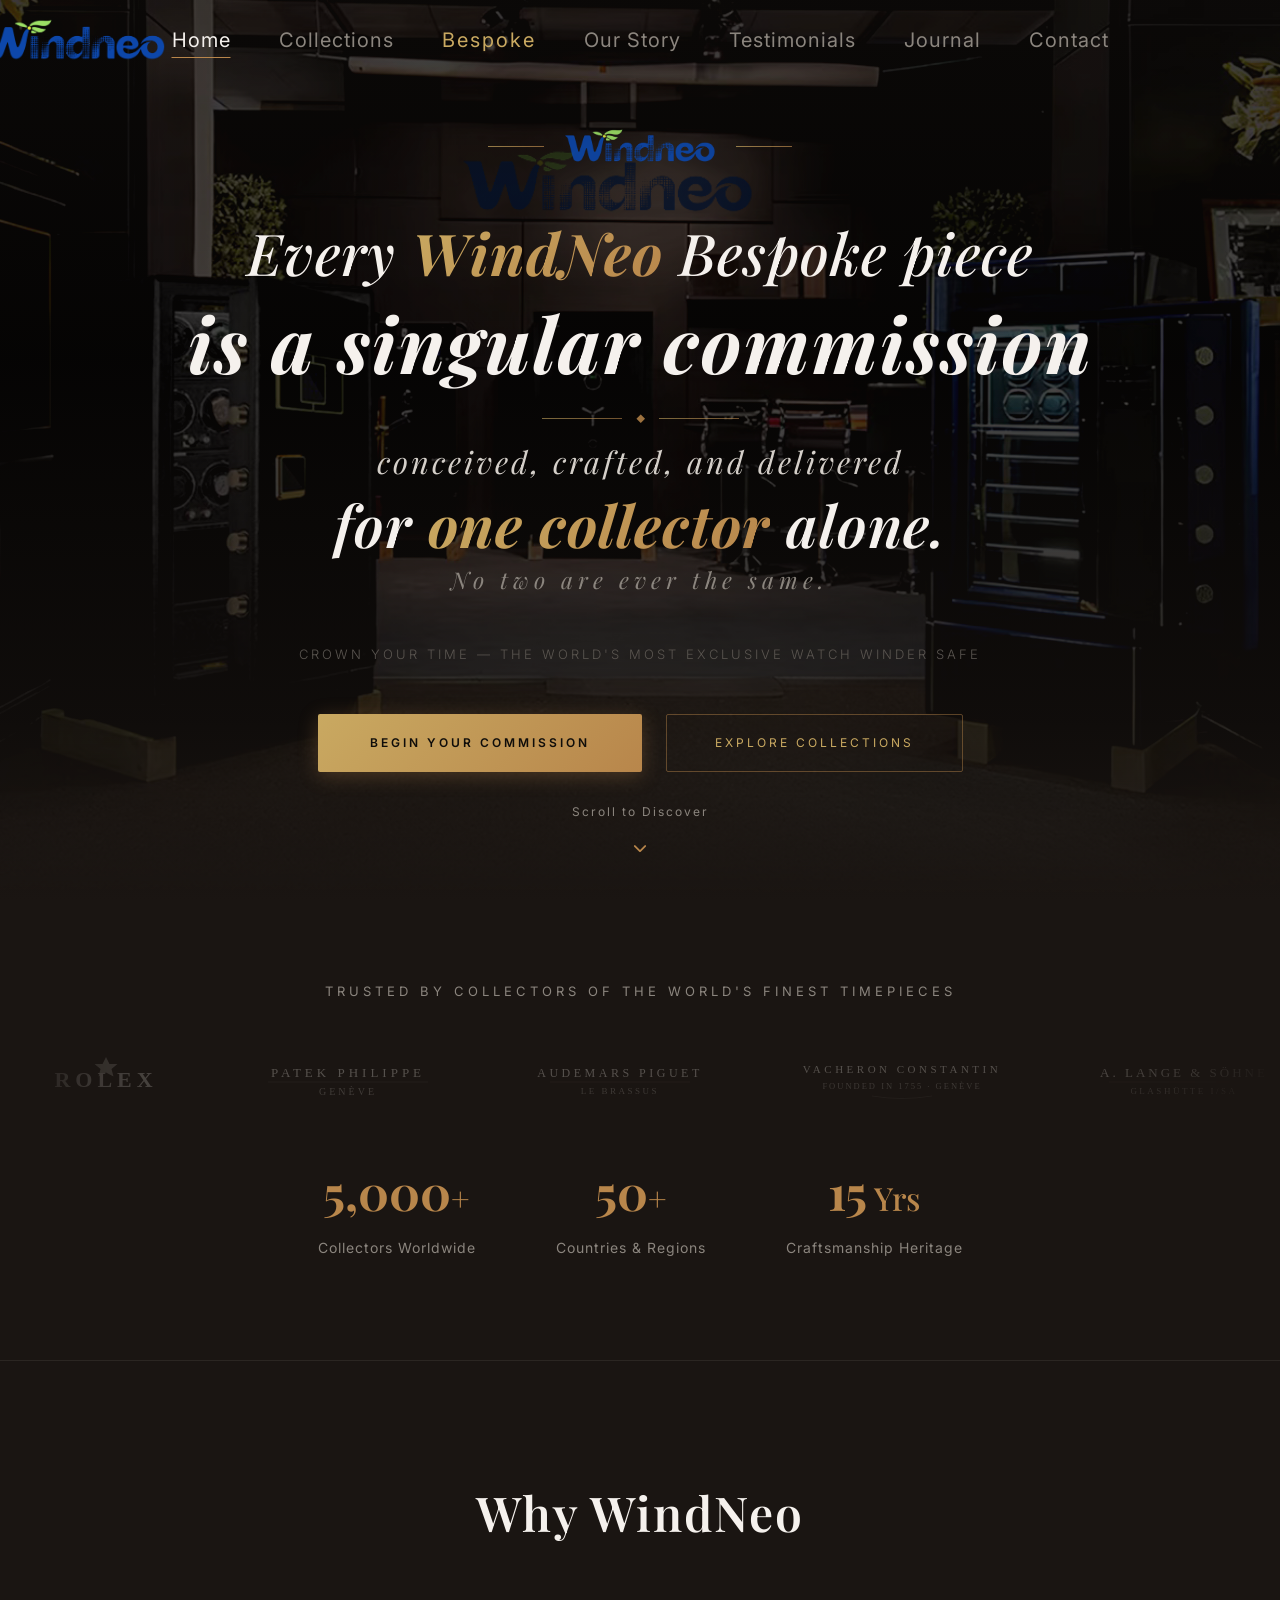
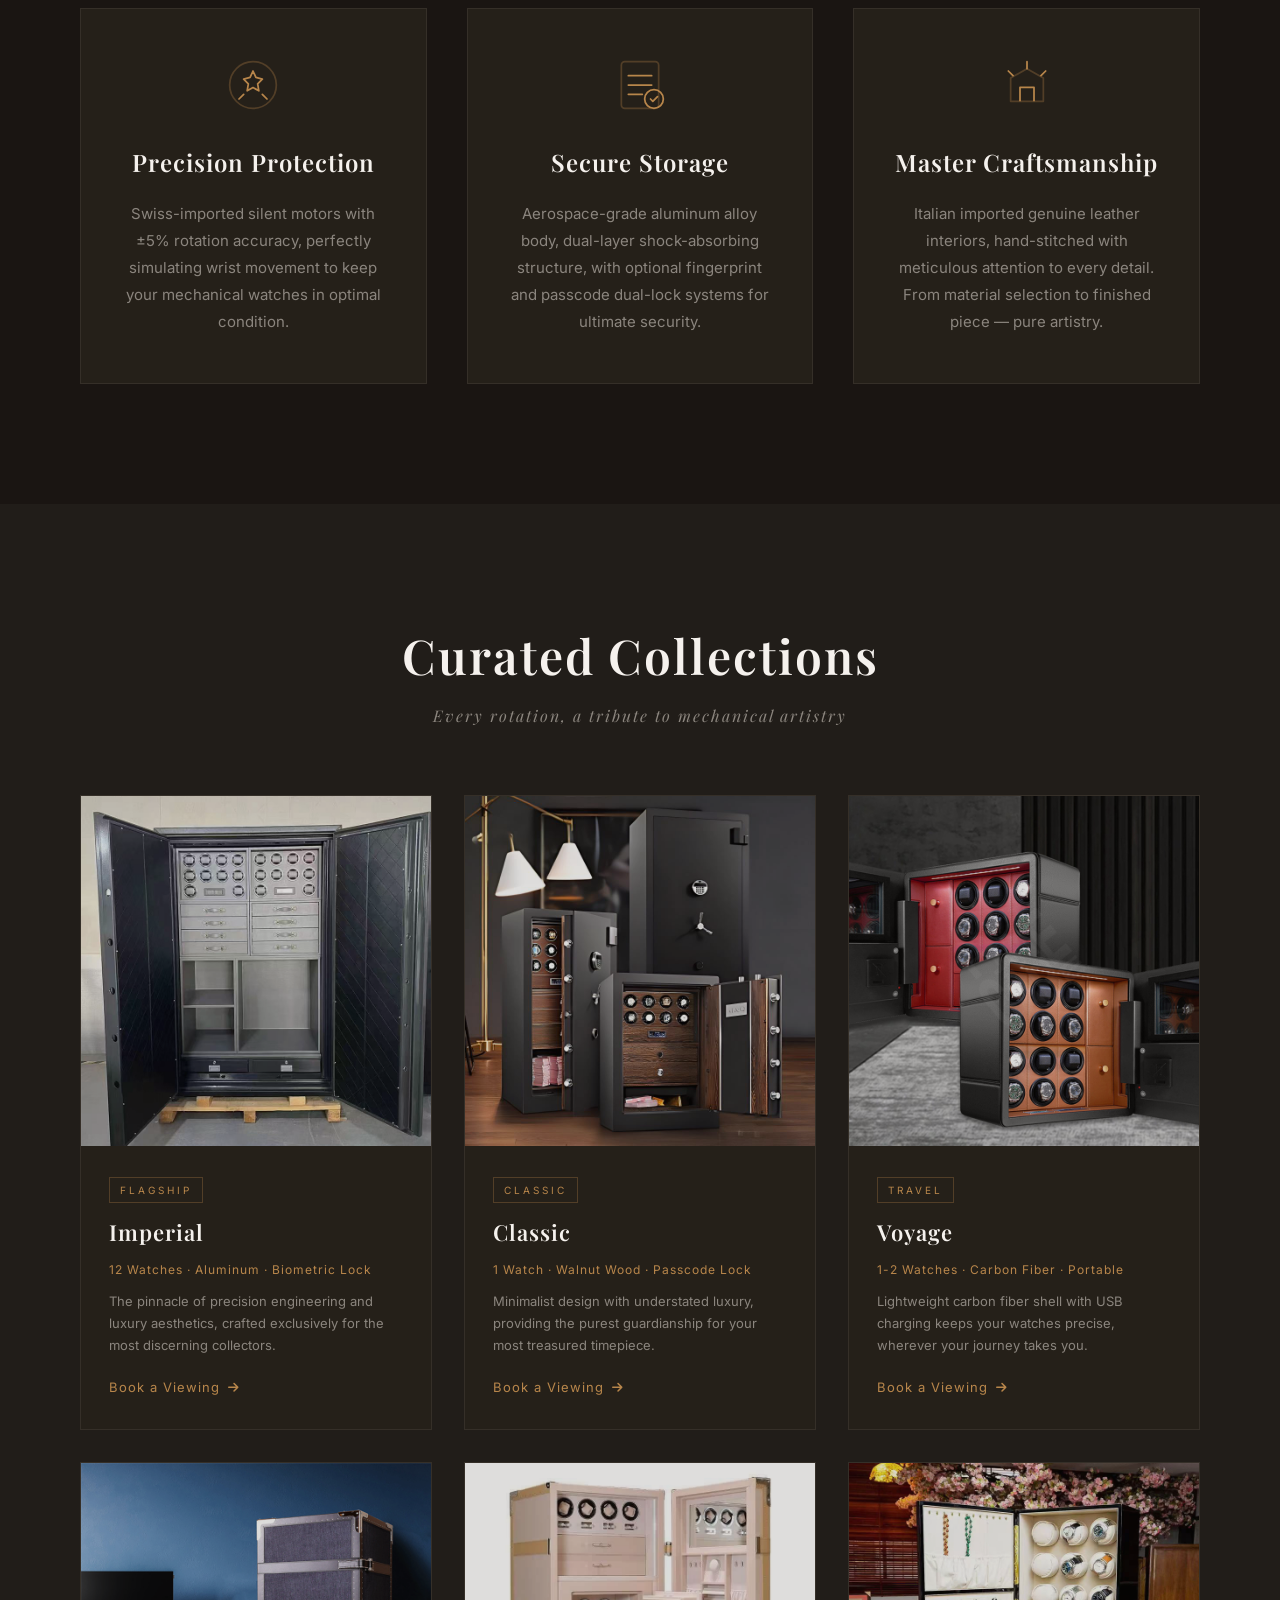
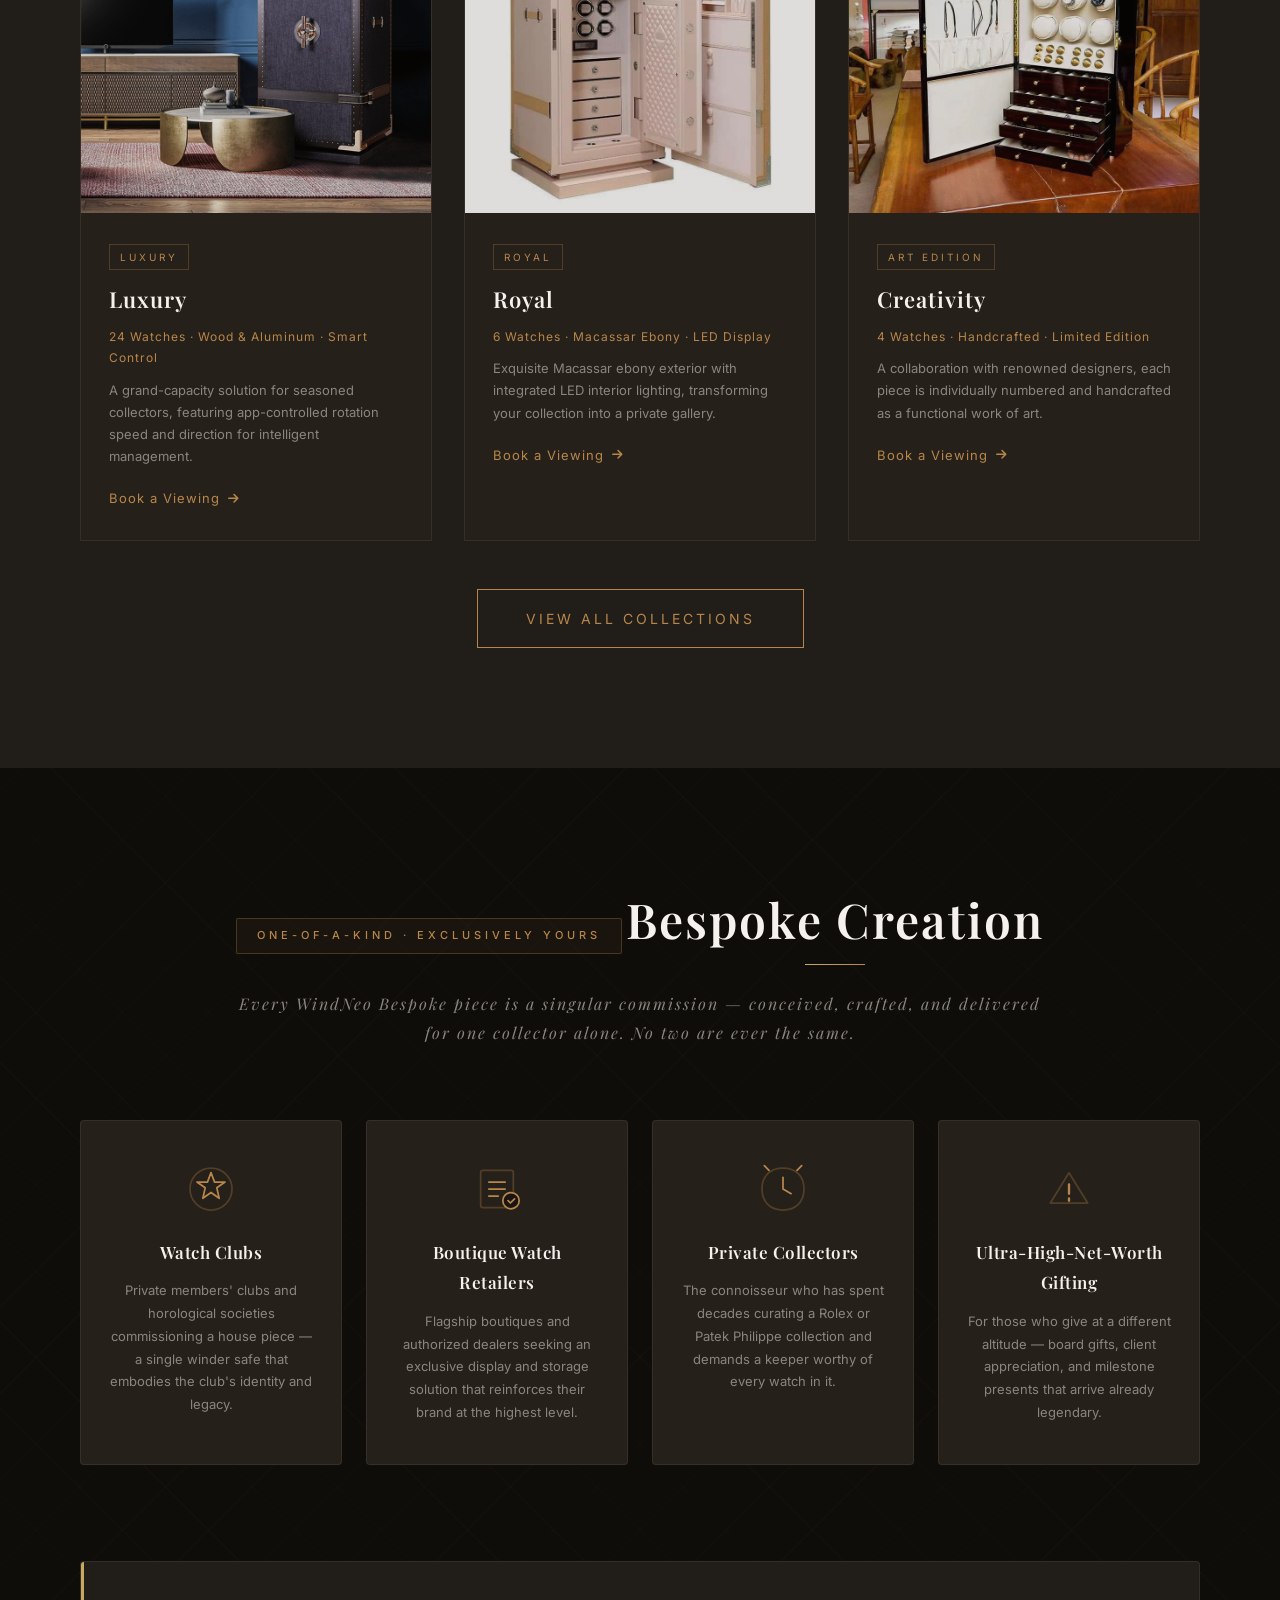
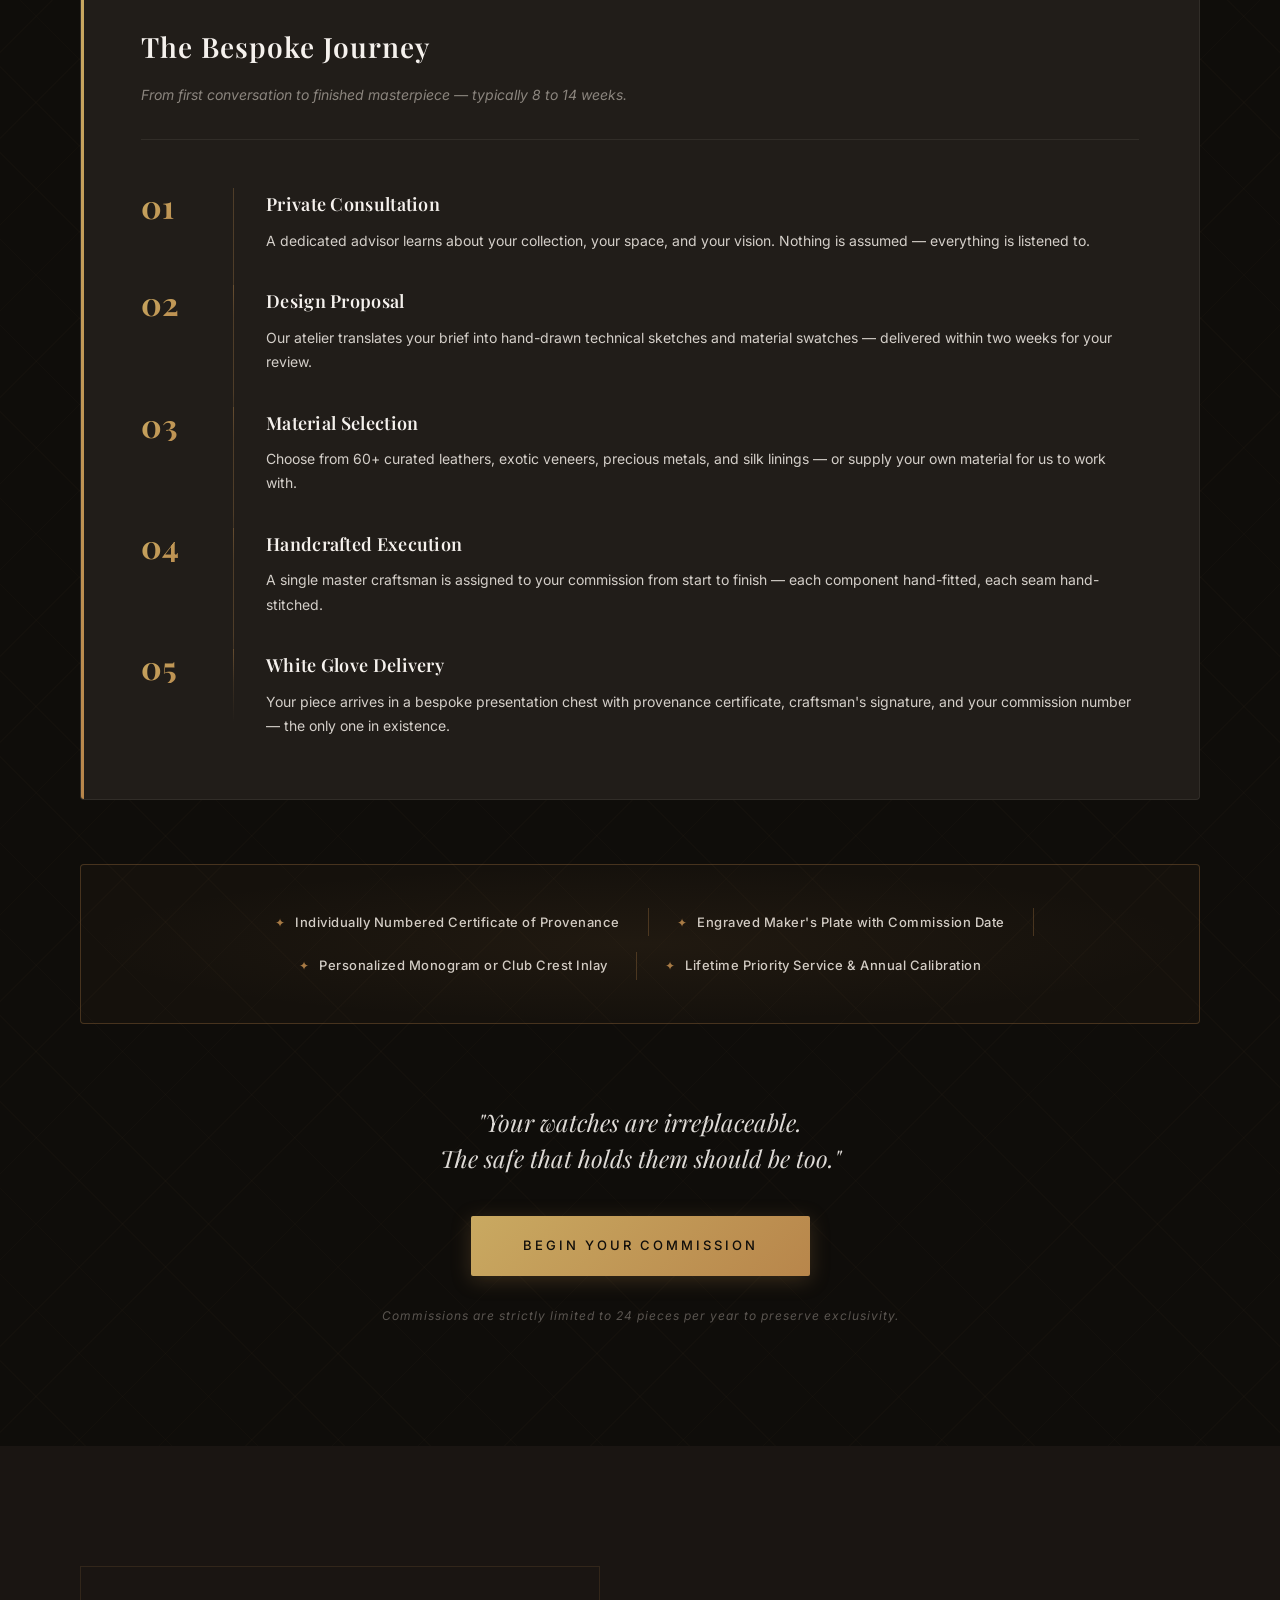
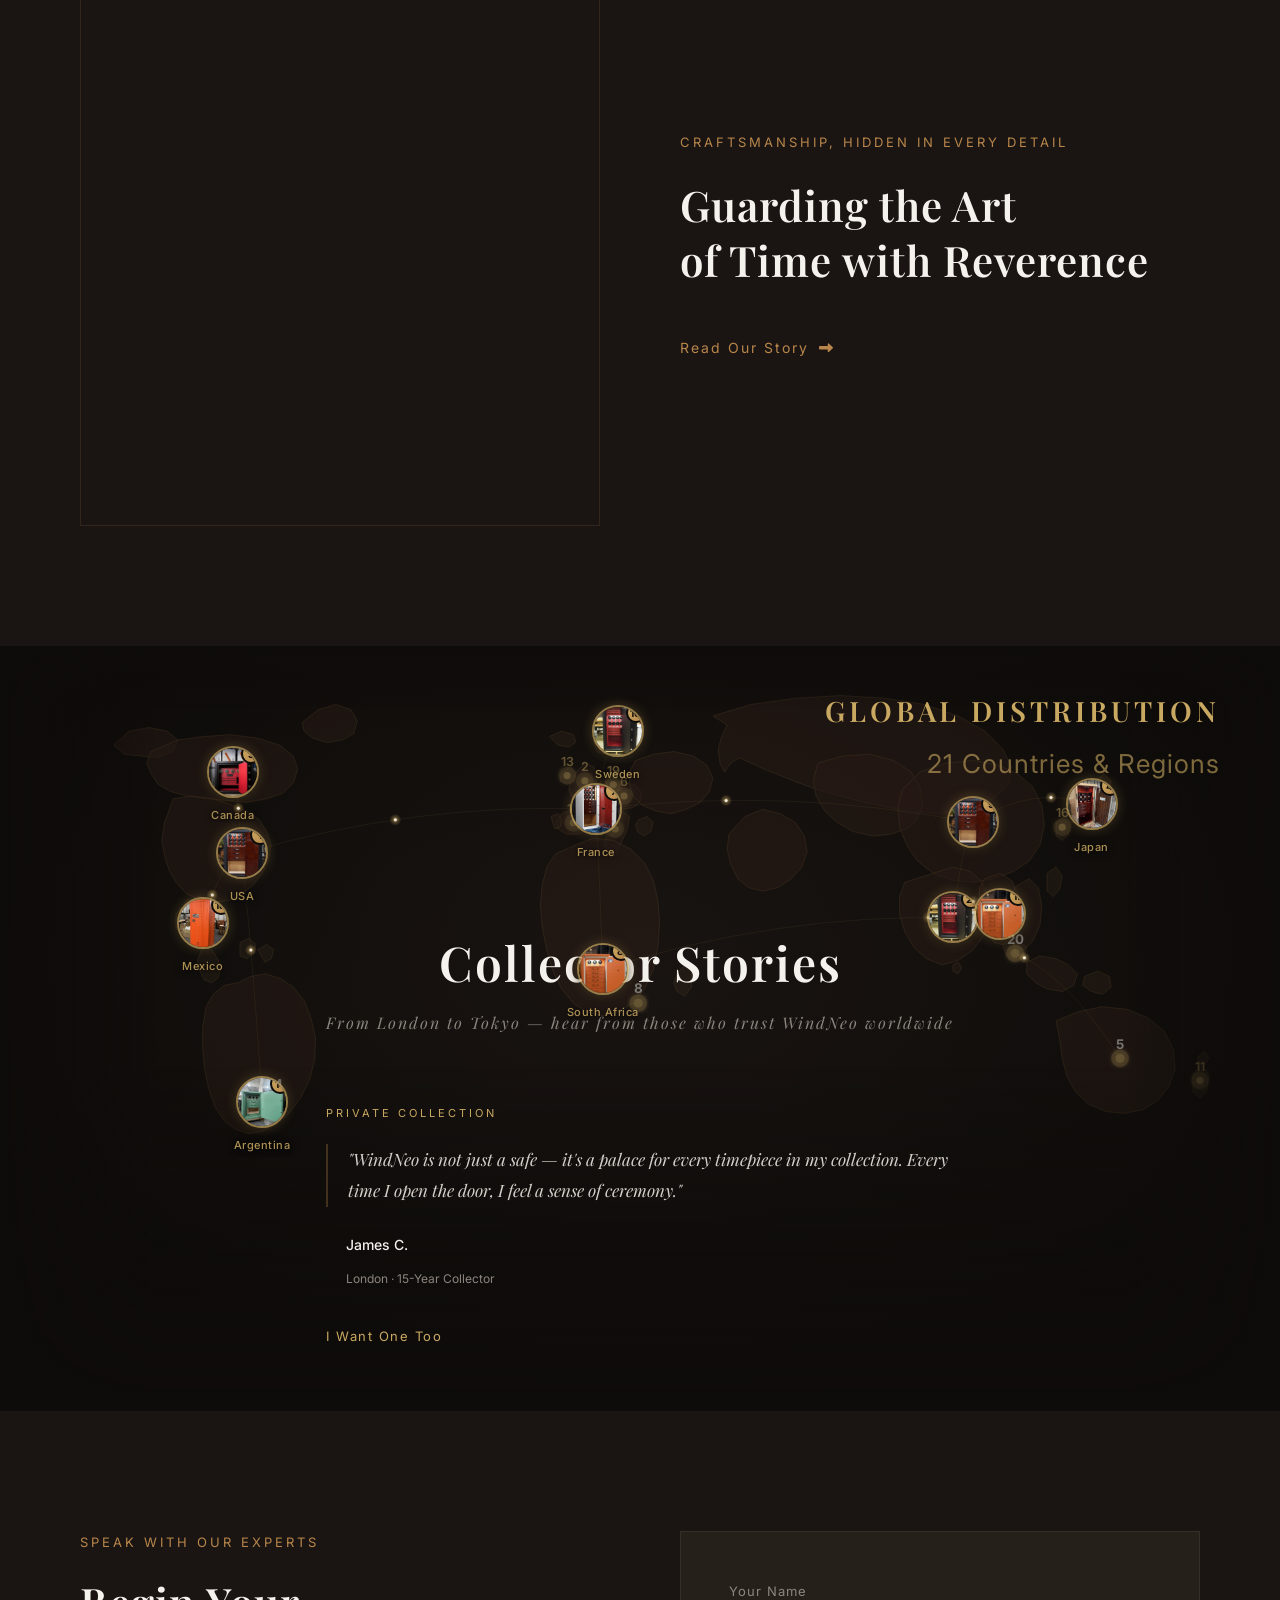
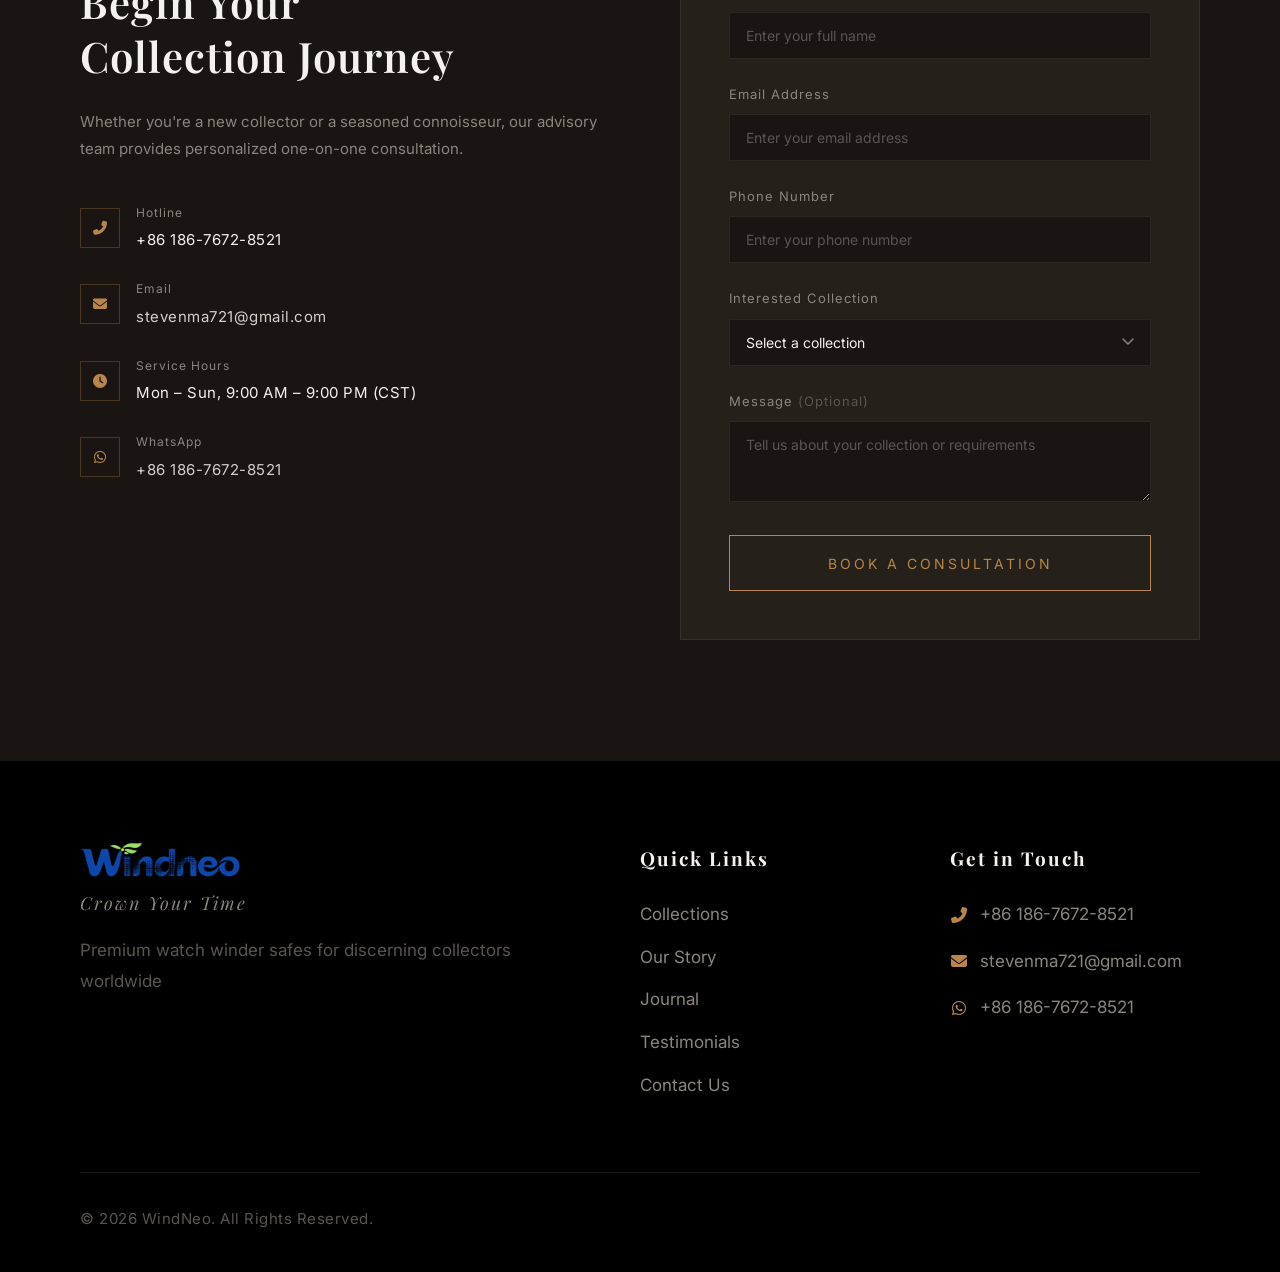
==== commit 94644dbc: "feat: add blog system with 3 SEO articles, update sitemap and navigation" ====
--- a/index.html
+++ b/index.html
@@ -161,6 +161,7 @@
                 <li><a href="#bespoke" class="nav-link nav-link-bespoke">Bespoke</a></li>
                 <li><a href="about.html" class="nav-link">Our Story</a></li>
                 <li><a href="#cases" class="nav-link">Testimonials</a></li>
+                <li><a href="blog/index.html" class="nav-link">Journal</a></li>
                 <li><a href="contact.html" class="nav-link">Contact</a></li>
             </ul>
             <button class="nav-hamburger" id="hamburger" aria-label="Open menu">
@@ -183,6 +184,7 @@
                 <li><a href="#bespoke" class="mobile-nav-link mobile-nav-link-bespoke">Bespoke</a></li>
                 <li><a href="about.html" class="mobile-nav-link">Our Story</a></li>
                 <li><a href="#cases" class="mobile-nav-link">Testimonials</a></li>
+                <li><a href="blog/index.html" class="mobile-nav-link">Journal</a></li>
                 <li><a href="contact.html" class="mobile-nav-link">Contact</a></li>
             </ul>
         </div>
@@ -1244,9 +1246,10 @@
                     <h5 class="footer-heading">Quick Links</h5>
                     <ul class="footer-links">
                         <li><a href="#products">Collections</a></li>
-                        <li><a href="#story">Our Story</a></li>
+                        <li><a href="about.html">Our Story</a></li>
+                        <li><a href="blog/index.html">Journal</a></li>
                         <li><a href="#cases">Testimonials</a></li>
-                        <li><a href="#contact">Contact Us</a></li>
+                        <li><a href="contact.html">Contact Us</a></li>
                     </ul>
                 </div>
                 <div class="footer-contact-group">
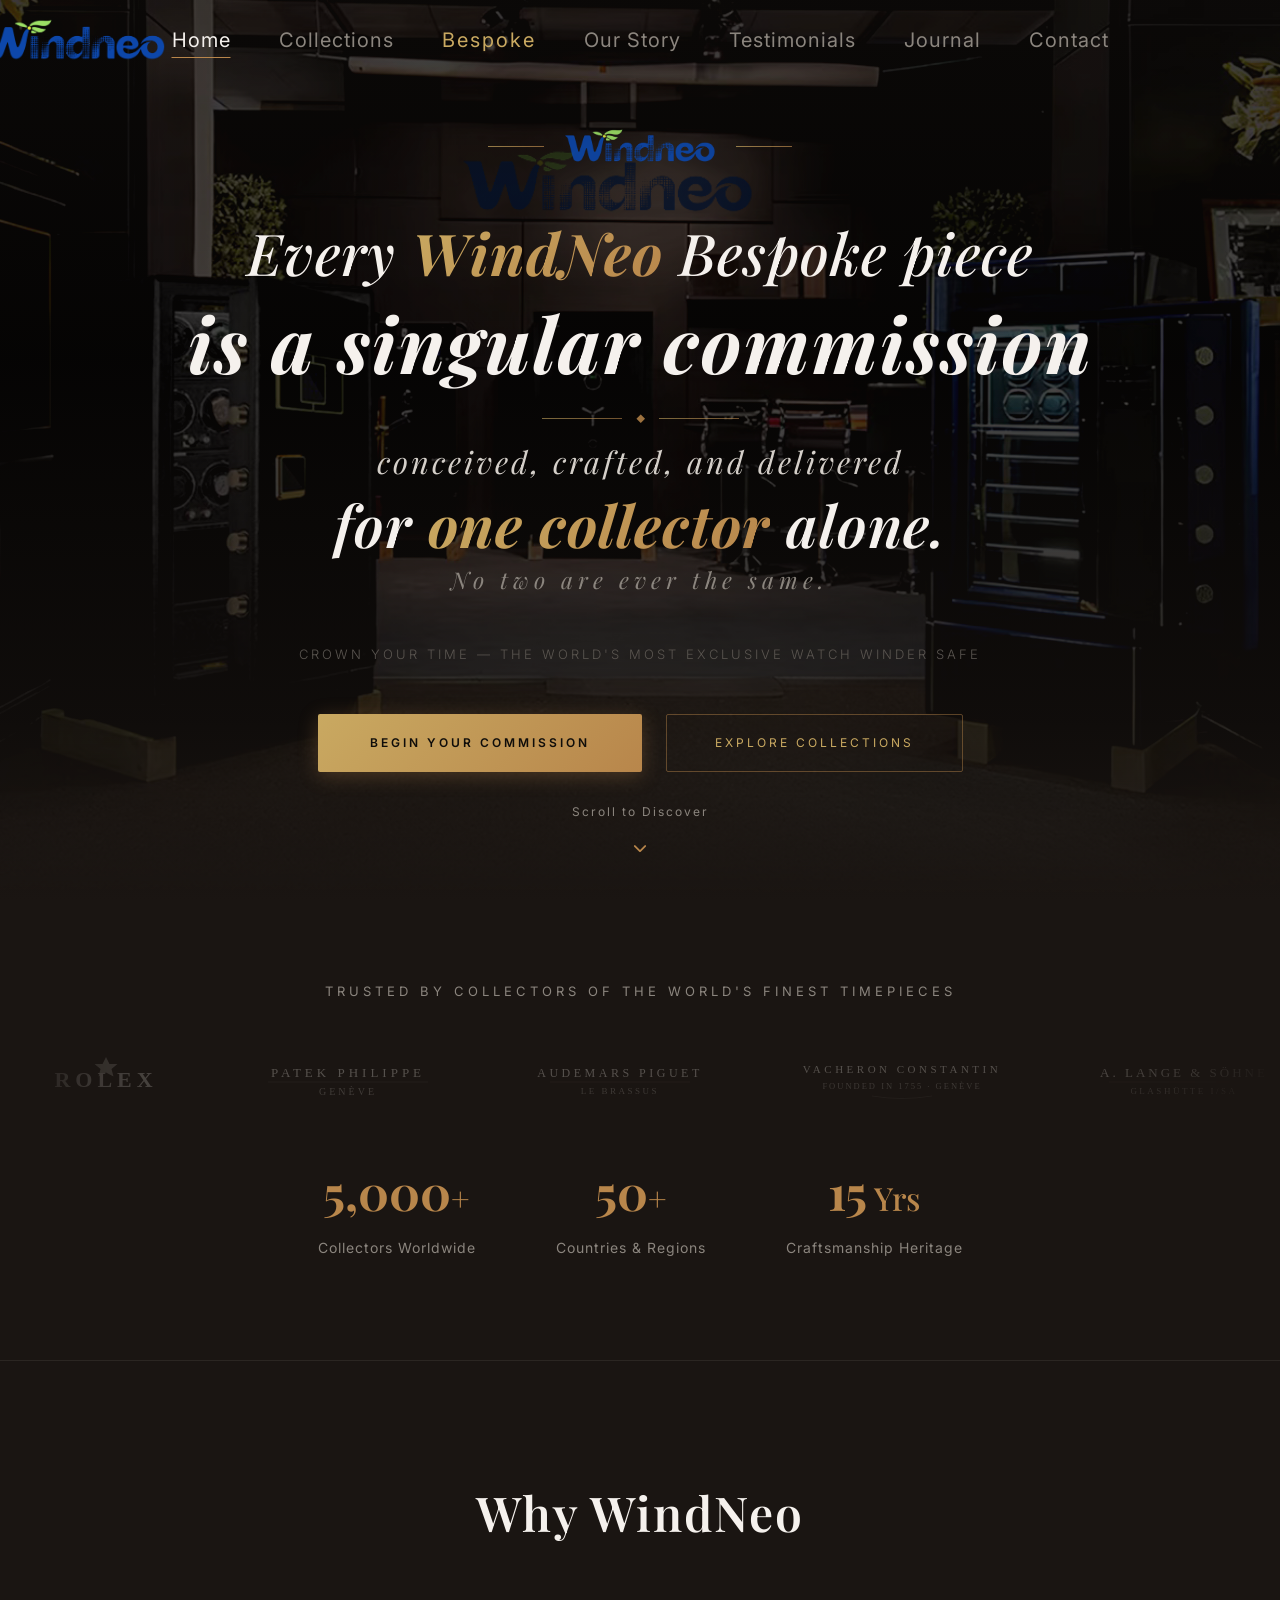
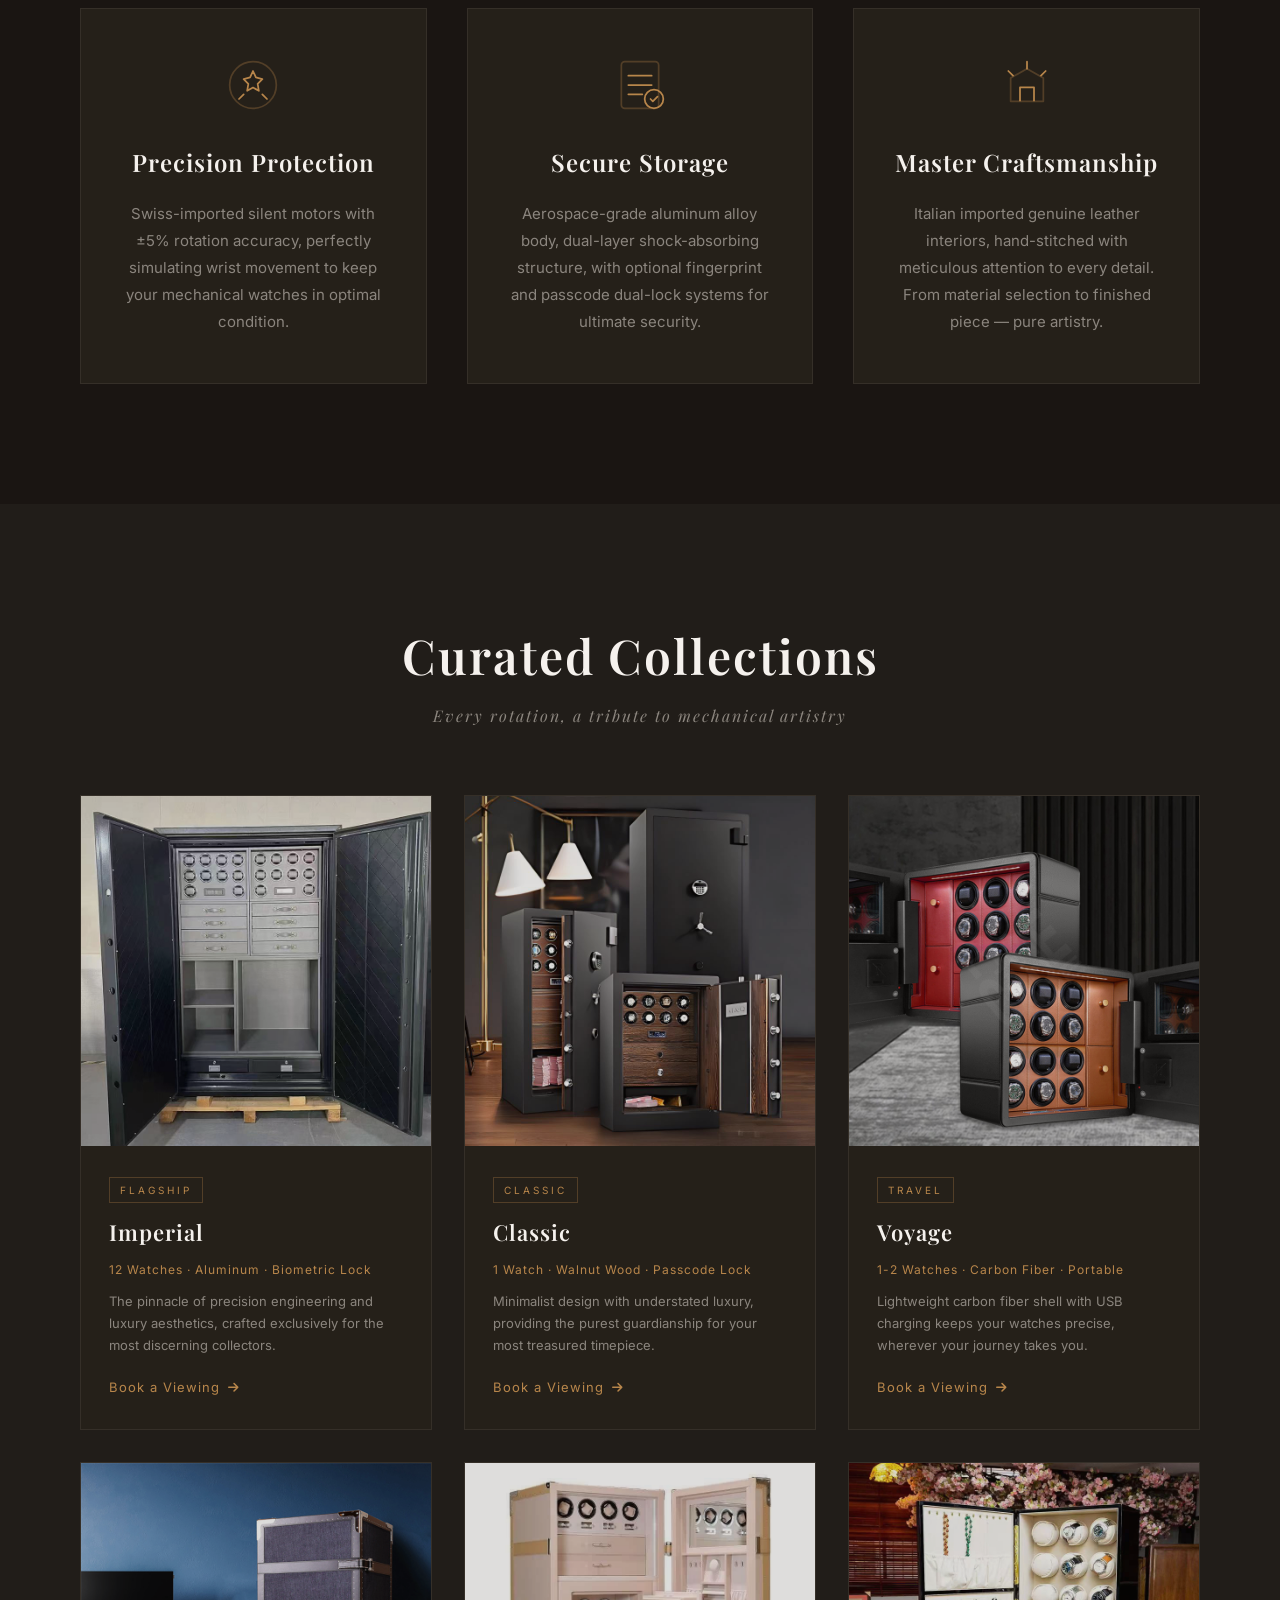
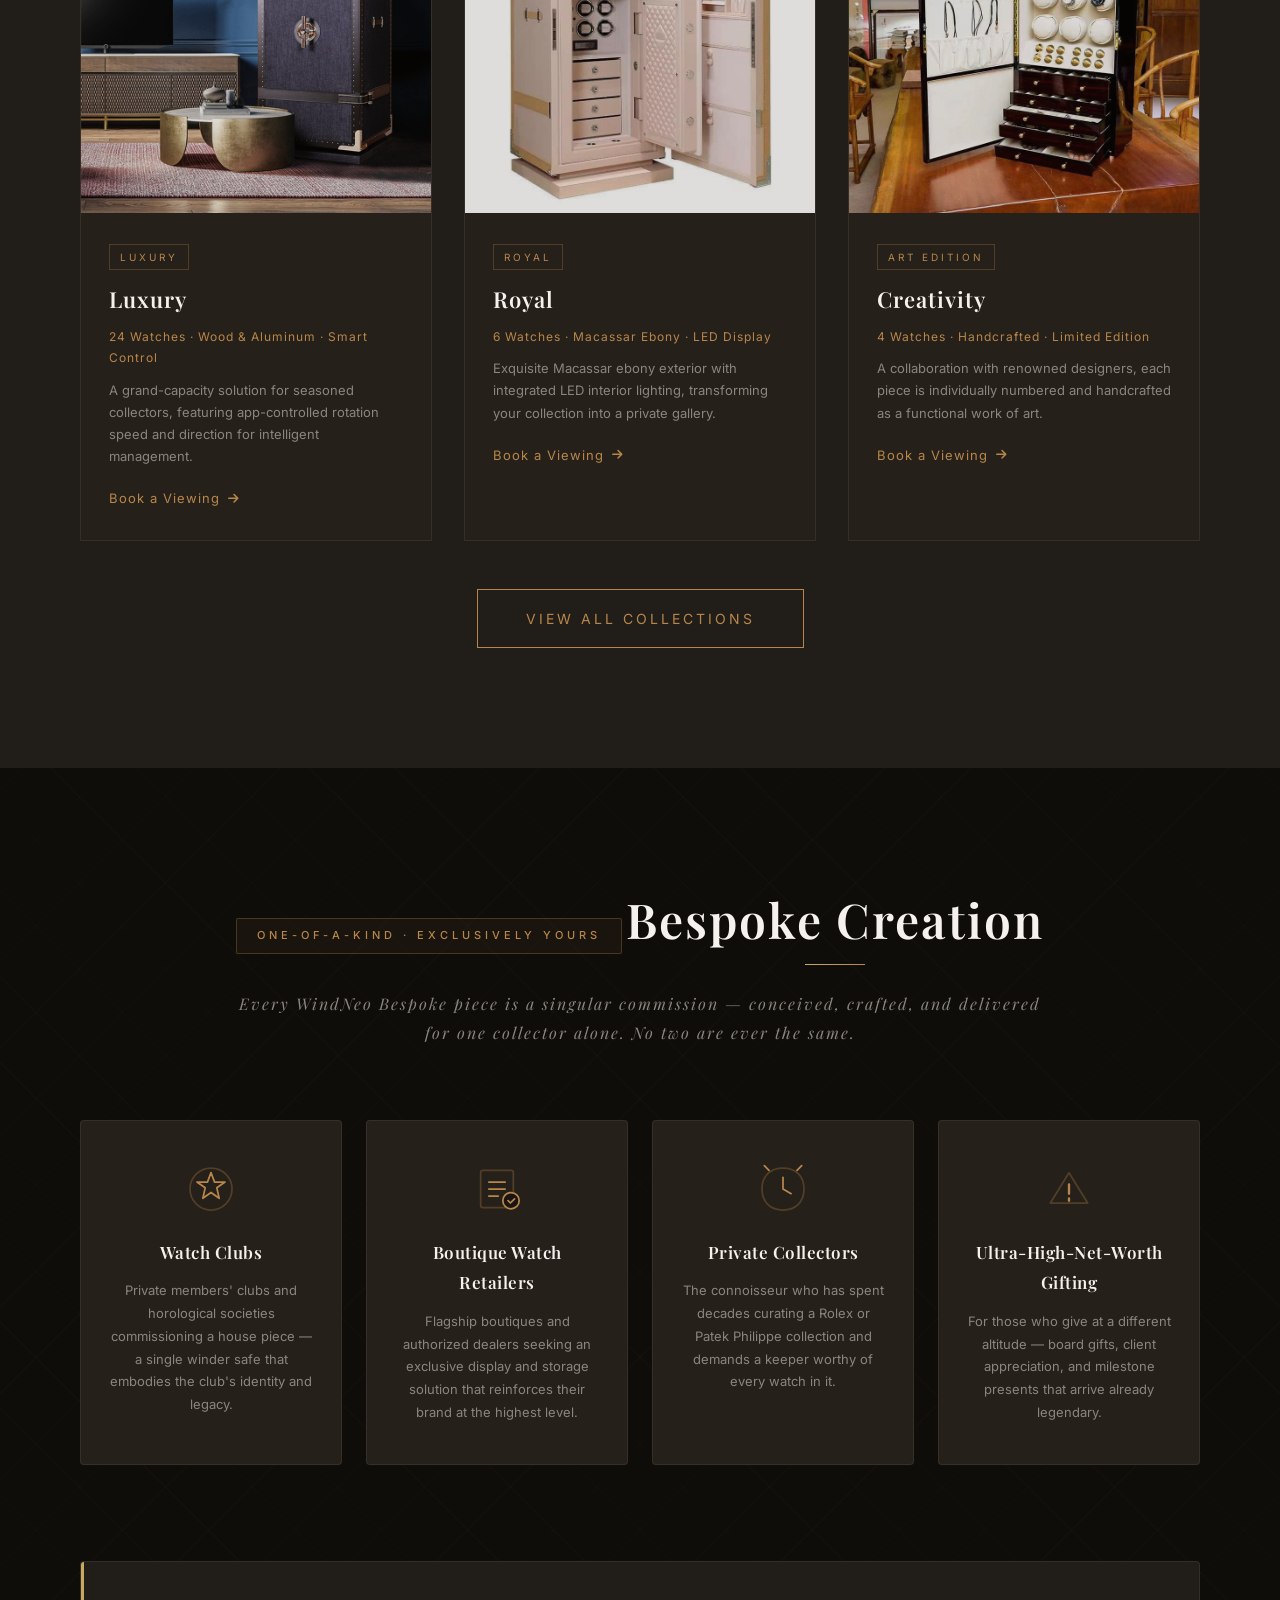
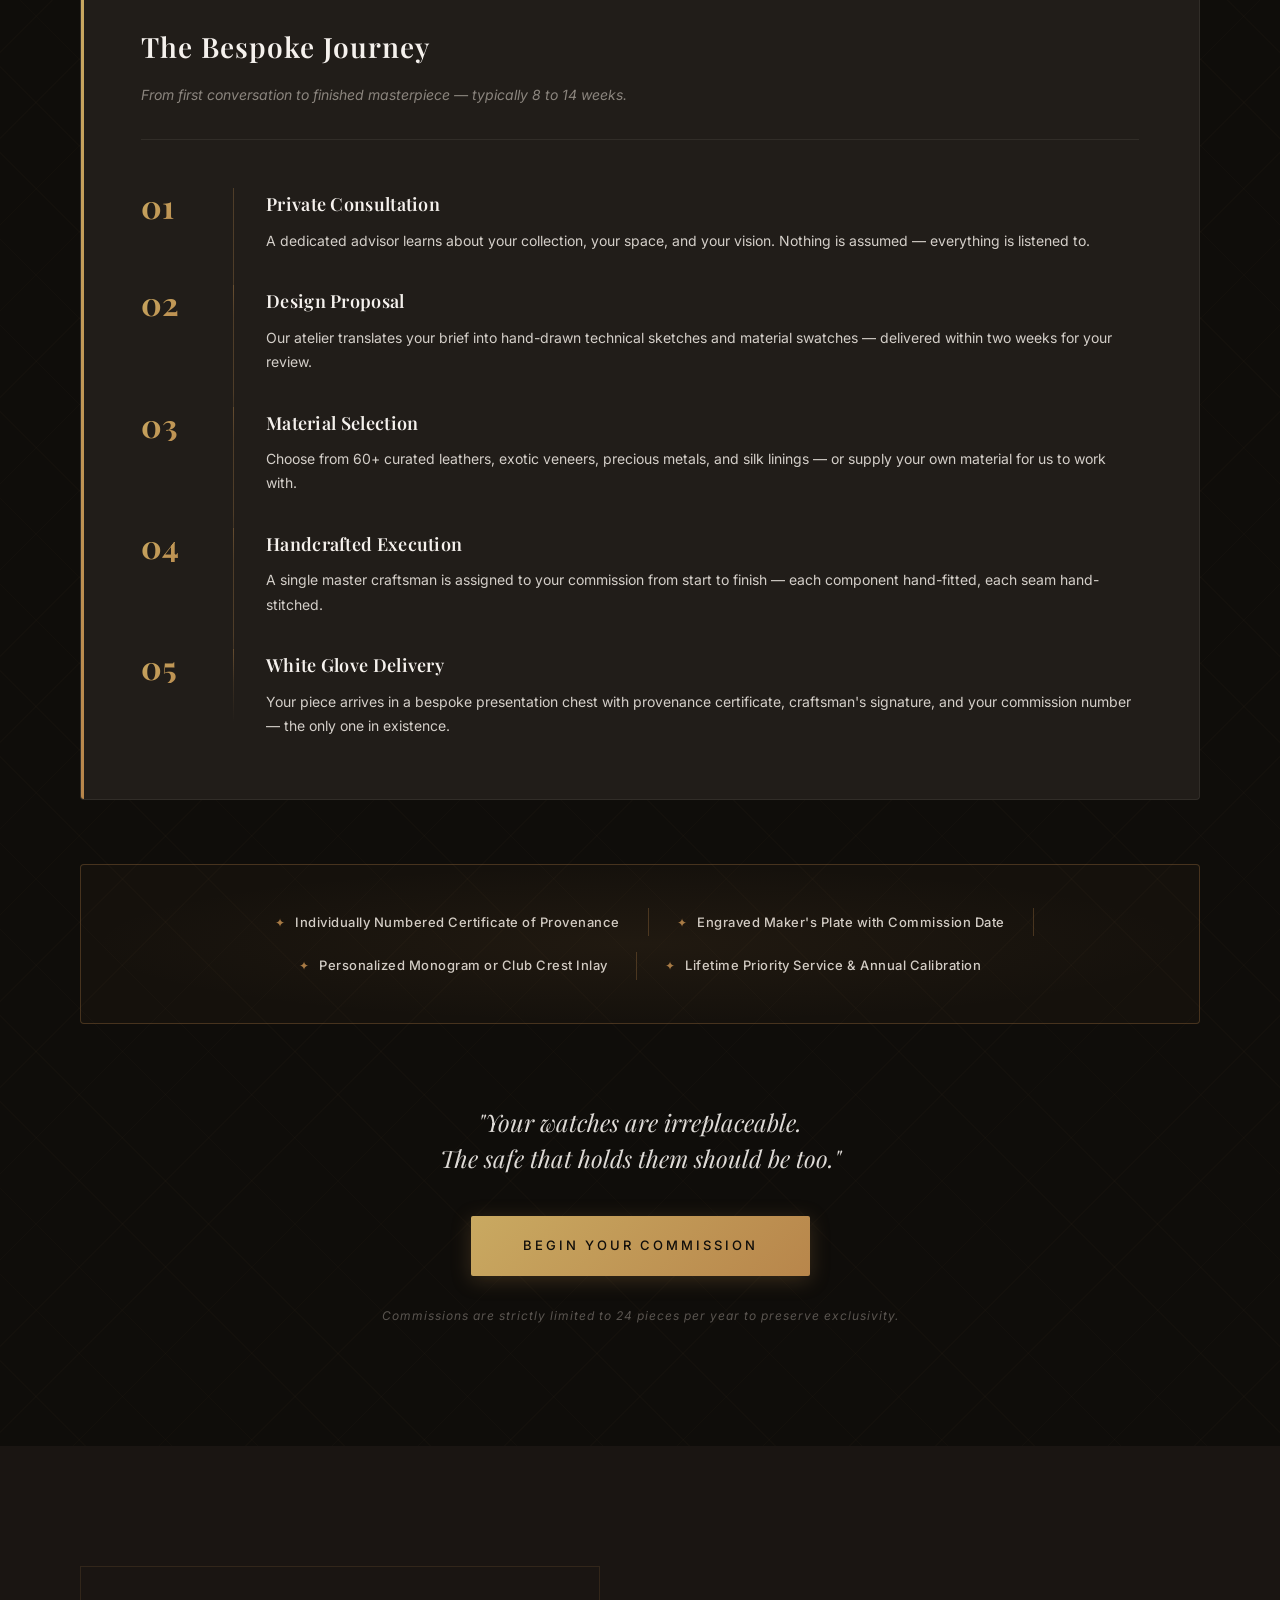
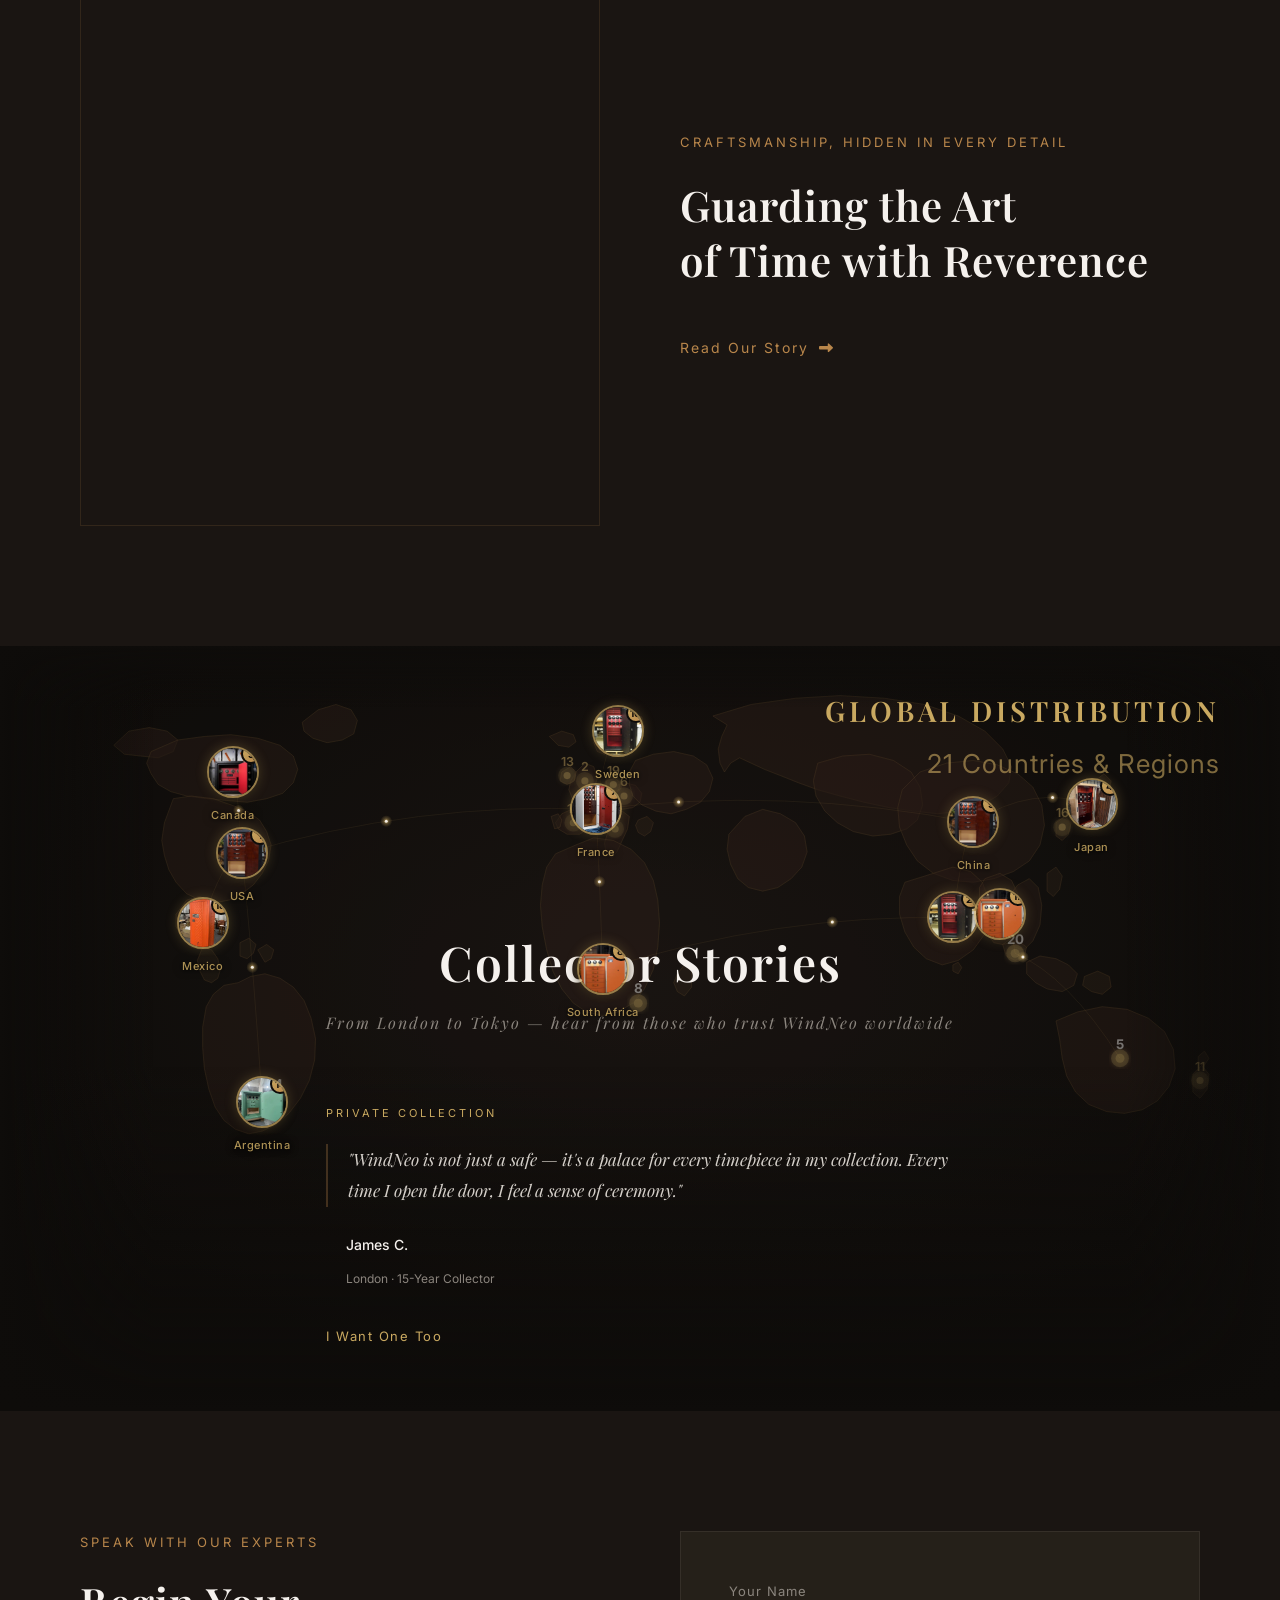
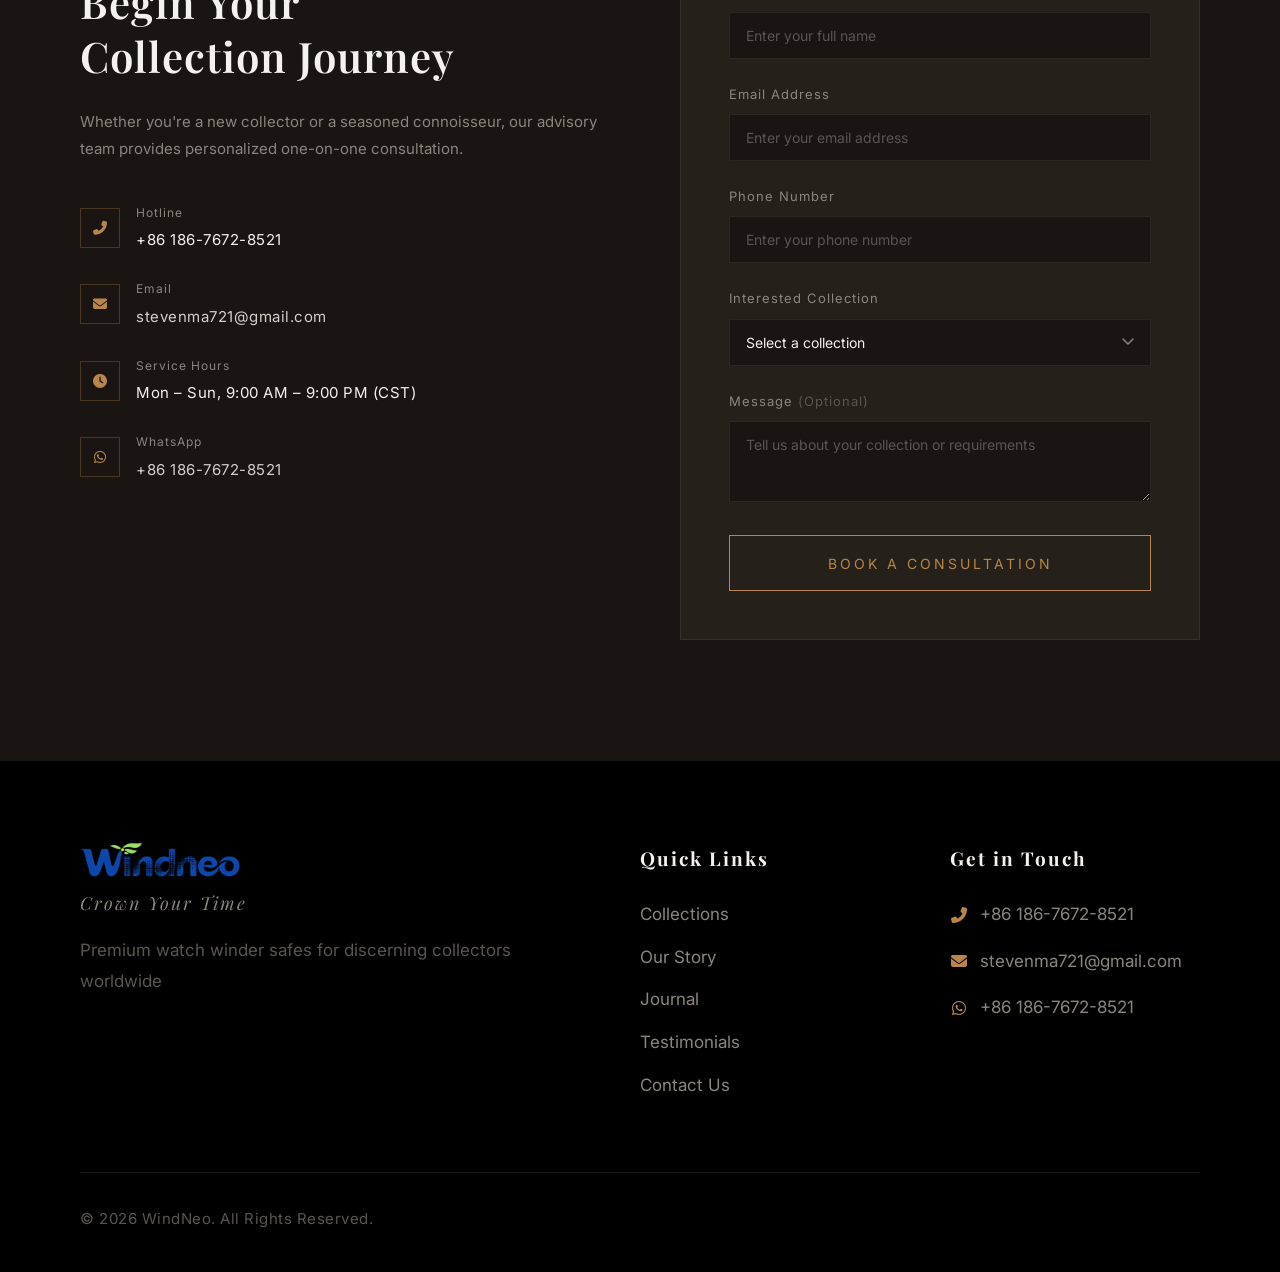
==== commit cf3de7c0: "feat: phase3 SEO - GA4 placeholder, sameAs social links, product JSON-LD URLs, social media content " ====
--- a/index.html
+++ b/index.html
@@ -30,6 +30,23 @@
     <meta name="twitter:description" content="Bespoke watch winder safes for the world's most discerning collectors. Swiss motors · Italian leather · Biometric security.">
     <meta name="twitter:image" content="https://www.windneo.com/images/hero-bg.png">
     <meta name="twitter:image:alt" content="WindNeo premium watch winder safe">
+
+    <!-- ═══ Google Analytics 4 ═══ -->
+    <!-- 替换 G-XXXXXXXXXX 为你的真实 GA4 测量ID -->
+    <!-- 获取方式：analytics.google.com → 管理 → 数据流 → 网站 → 测量ID -->
+    <!--
+    <script async src="https://www.googletagmanager.com/gtag/js?id=G-XXXXXXXXXX"></script>
+    <script>
+      window.dataLayer = window.dataLayer || [];
+      function gtag(){dataLayer.push(arguments);}
+      gtag('js', new Date());
+      gtag('config', 'G-XXXXXXXXXX');
+    </script>
+    -->
+
+    <!-- ═══ Bing Webmaster Tools ═══ -->
+    <!-- 替换 content 值为 Bing 提供的真实验证码 -->
+    <!-- <meta name="msvalidate.01" content="YOUR_BING_VERIFY_CODE"> -->
 
     <!-- ═══ JSON-LD Structured Data ═══ -->
     <script type="application/ld+json">
@@ -50,7 +67,11 @@
             "email": "stevenma721@gmail.com",
             "availableLanguage": ["English", "Chinese"]
           },
-          "sameAs": []
+          "sameAs": [
+            "https://www.instagram.com/windneo.official",
+            "https://www.linkedin.com/company/windneo",
+            "https://www.pinterest.com/windneo"
+          ]
         },
         {
           "@type": "WebSite",
@@ -70,10 +91,10 @@
               "item": {
                 "@type": "Product",
                 "name": "WindNeo Imperial",
-                "description": "Flagship watch winder safe. 24-watch capacity with biometric access, Swiss motors and Italian leather interior.",
+                "description": "Flagship watch winder safe. 12-watch capacity with biometric access, Swiss motors and Italian leather interior.",
                 "brand": { "@type": "Brand", "name": "WindNeo" },
                 "image": "https://www.windneo.com/images/imperial.jpg",
-                "url": "https://www.windneo.com/#products"
+                "url": "https://www.windneo.com/products/imperial.html"
               }
             },
             {
@@ -81,10 +102,10 @@
               "item": {
                 "@type": "Product",
                 "name": "WindNeo Classic",
-                "description": "6-watch precision winder in walnut and brushed steel. The essential WindNeo experience.",
+                "description": "1-watch precision winder in walnut wood. The essential WindNeo experience — distilled to its most refined form.",
                 "brand": { "@type": "Brand", "name": "WindNeo" },
                 "image": "https://www.windneo.com/images/classic.jpg",
-                "url": "https://www.windneo.com/#products"
+                "url": "https://www.windneo.com/products/classic.html"
               }
             },
             {
@@ -92,10 +113,10 @@
               "item": {
                 "@type": "Product",
                 "name": "WindNeo Voyage",
-                "description": "Ultra-light carbon-fiber travel watch winder for 4 watches. Built for the global collector.",
+                "description": "Ultra-light carbon-fiber travel watch winder. Built for the global collector.",
                 "brand": { "@type": "Brand", "name": "WindNeo" },
                 "image": "https://www.windneo.com/images/voyage.jpg",
-                "url": "https://www.windneo.com/#products"
+                "url": "https://www.windneo.com/products/voyage.html"
               }
             },
             {
@@ -106,7 +127,7 @@
                 "description": "24-watch grand-capacity winder with app-controlled rotation. Smart luxury watch storage.",
                 "brand": { "@type": "Brand", "name": "WindNeo" },
                 "image": "https://www.windneo.com/images/luxury.jpg",
-                "url": "https://www.windneo.com/#products"
+                "url": "https://www.windneo.com/products/luxury.html"
               }
             },
             {
@@ -114,10 +135,10 @@
               "item": {
                 "@type": "Product",
                 "name": "WindNeo Royal",
-                "description": "12-watch winder in solid mahogany with gold-plated fittings. Regal presence, supreme protection.",
+                "description": "6-watch winder in solid Macassar ebony with LED display lighting. Regal presence, supreme protection.",
                 "brand": { "@type": "Brand", "name": "WindNeo" },
                 "image": "https://www.windneo.com/images/royal.jpg",
-                "url": "https://www.windneo.com/#products"
+                "url": "https://www.windneo.com/products/royal.html"
               }
             },
             {
@@ -128,7 +149,7 @@
                 "description": "Handcrafted limited-edition art winder. Individually numbered, each a functional work of art.",
                 "brand": { "@type": "Brand", "name": "WindNeo" },
                 "image": "https://www.windneo.com/images/creativity.jpg",
-                "url": "https://www.windneo.com/#products"
+                "url": "https://www.windneo.com/products/creativity.html"
               }
             }
           ]
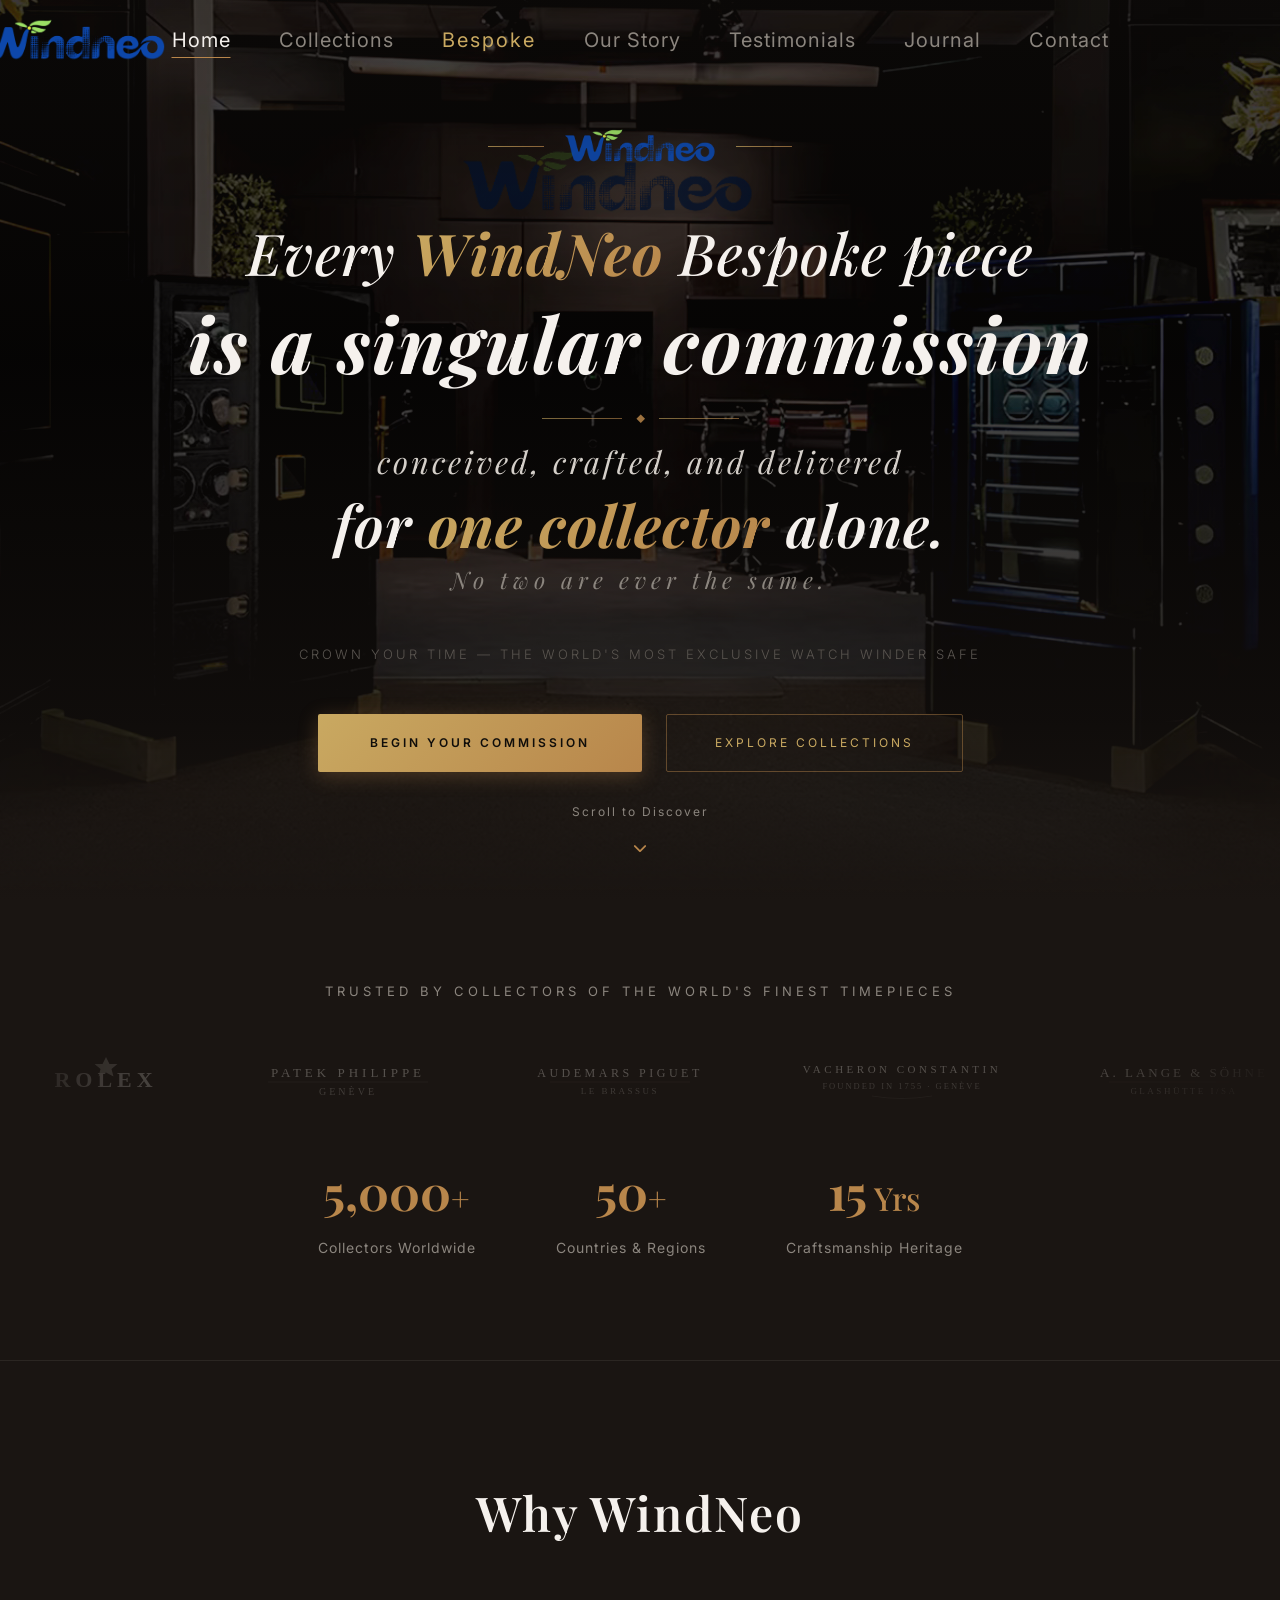
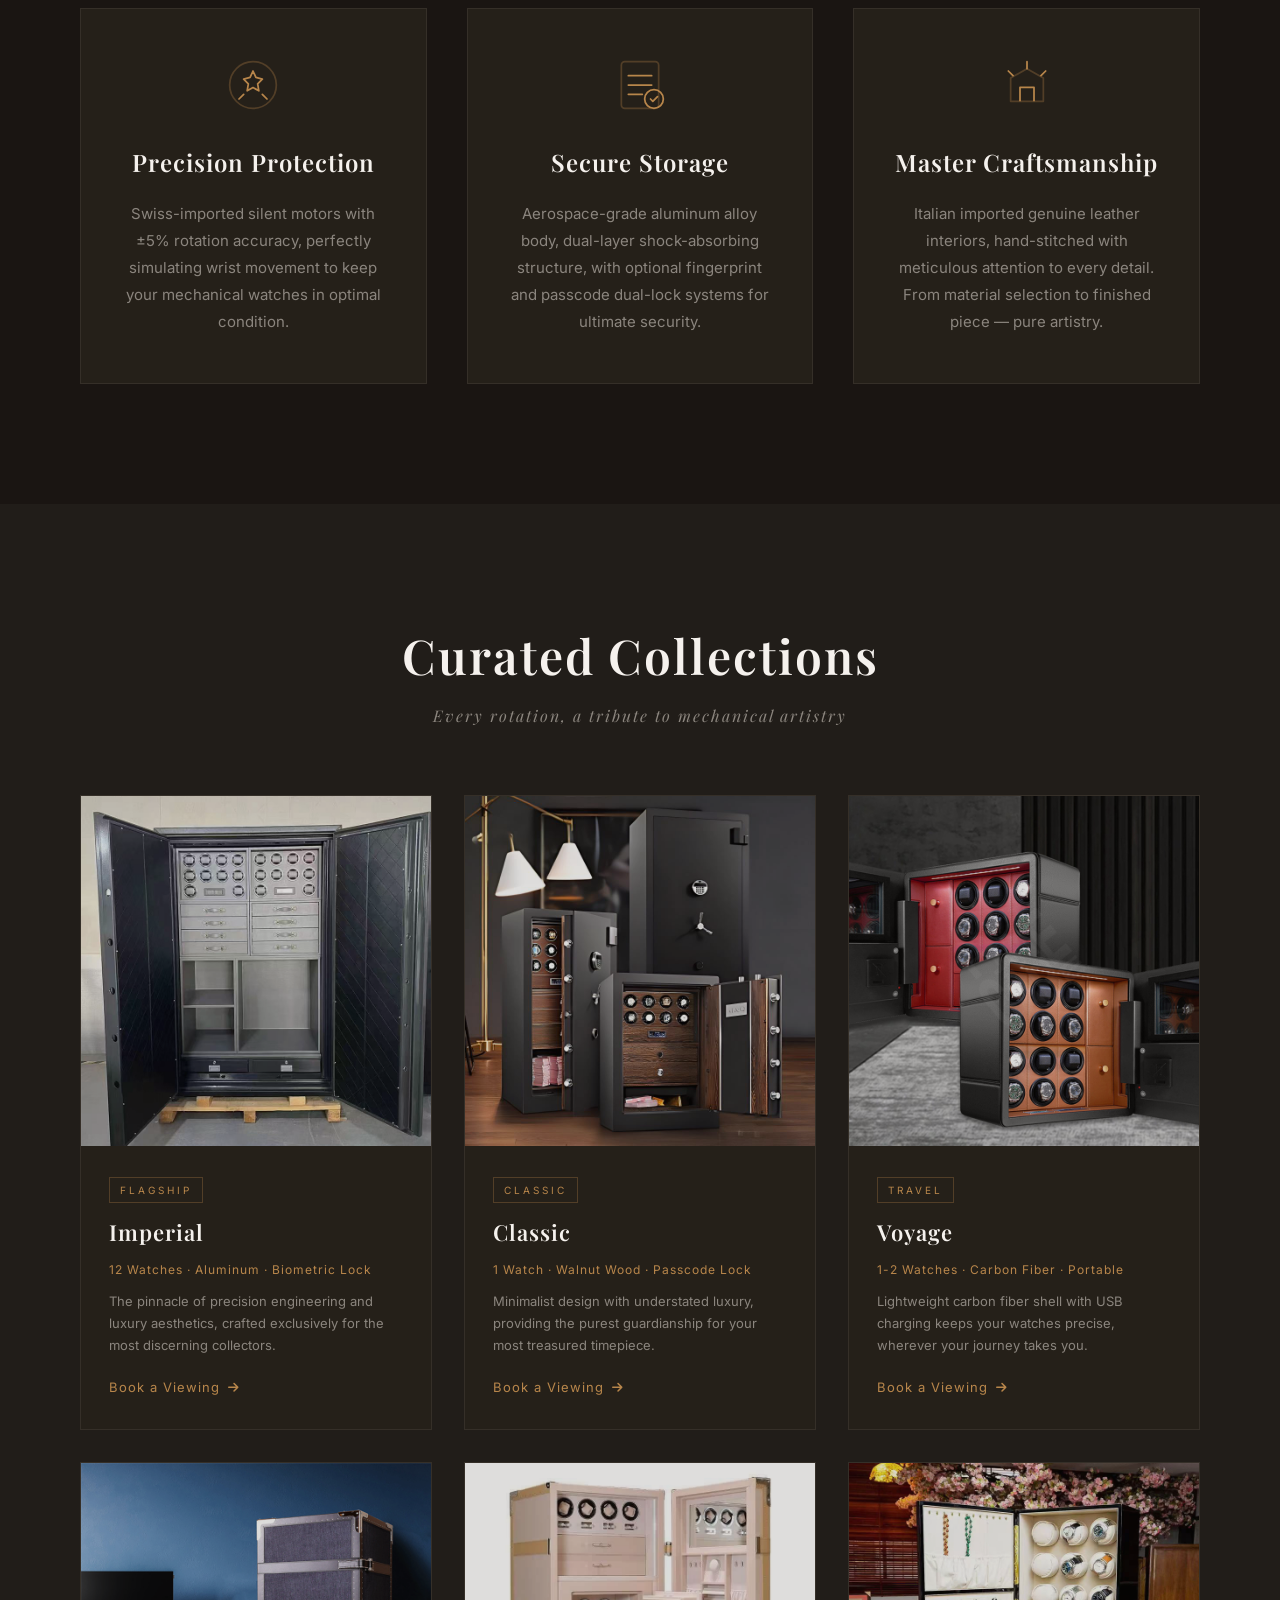
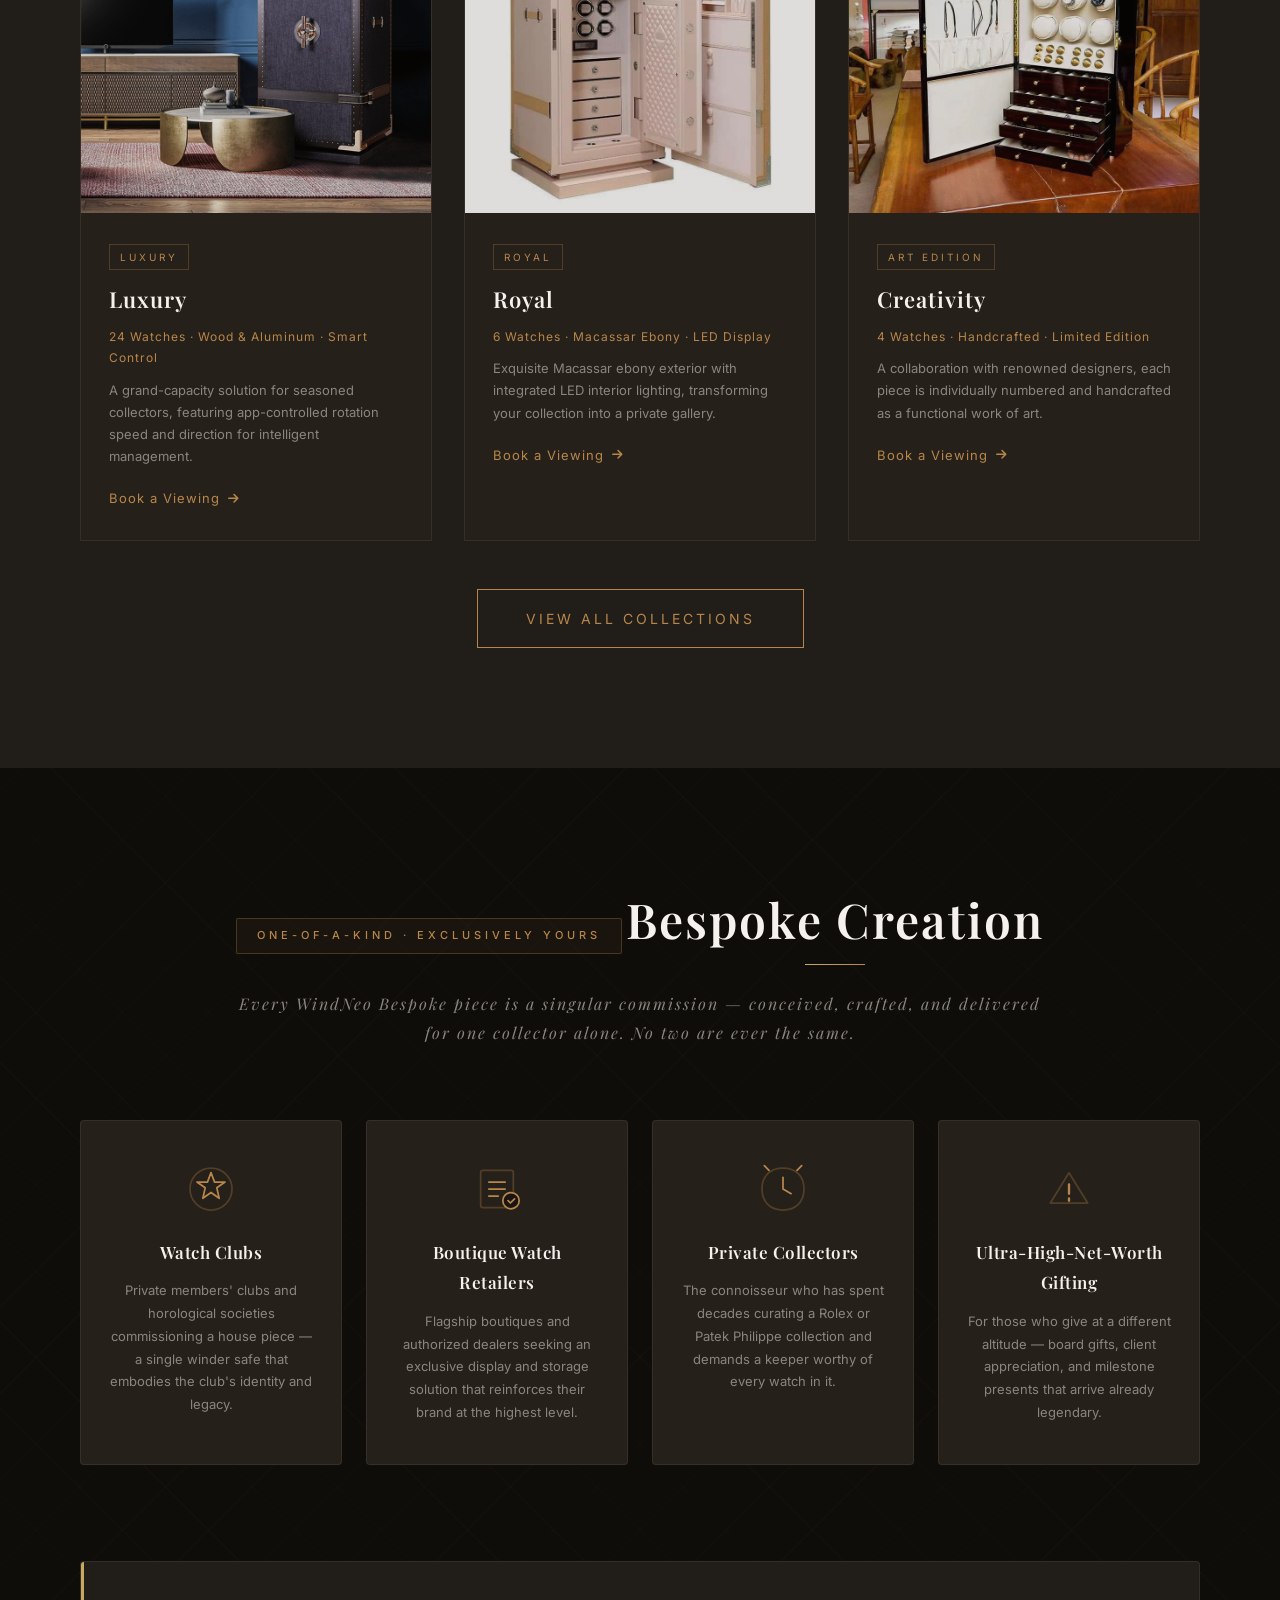
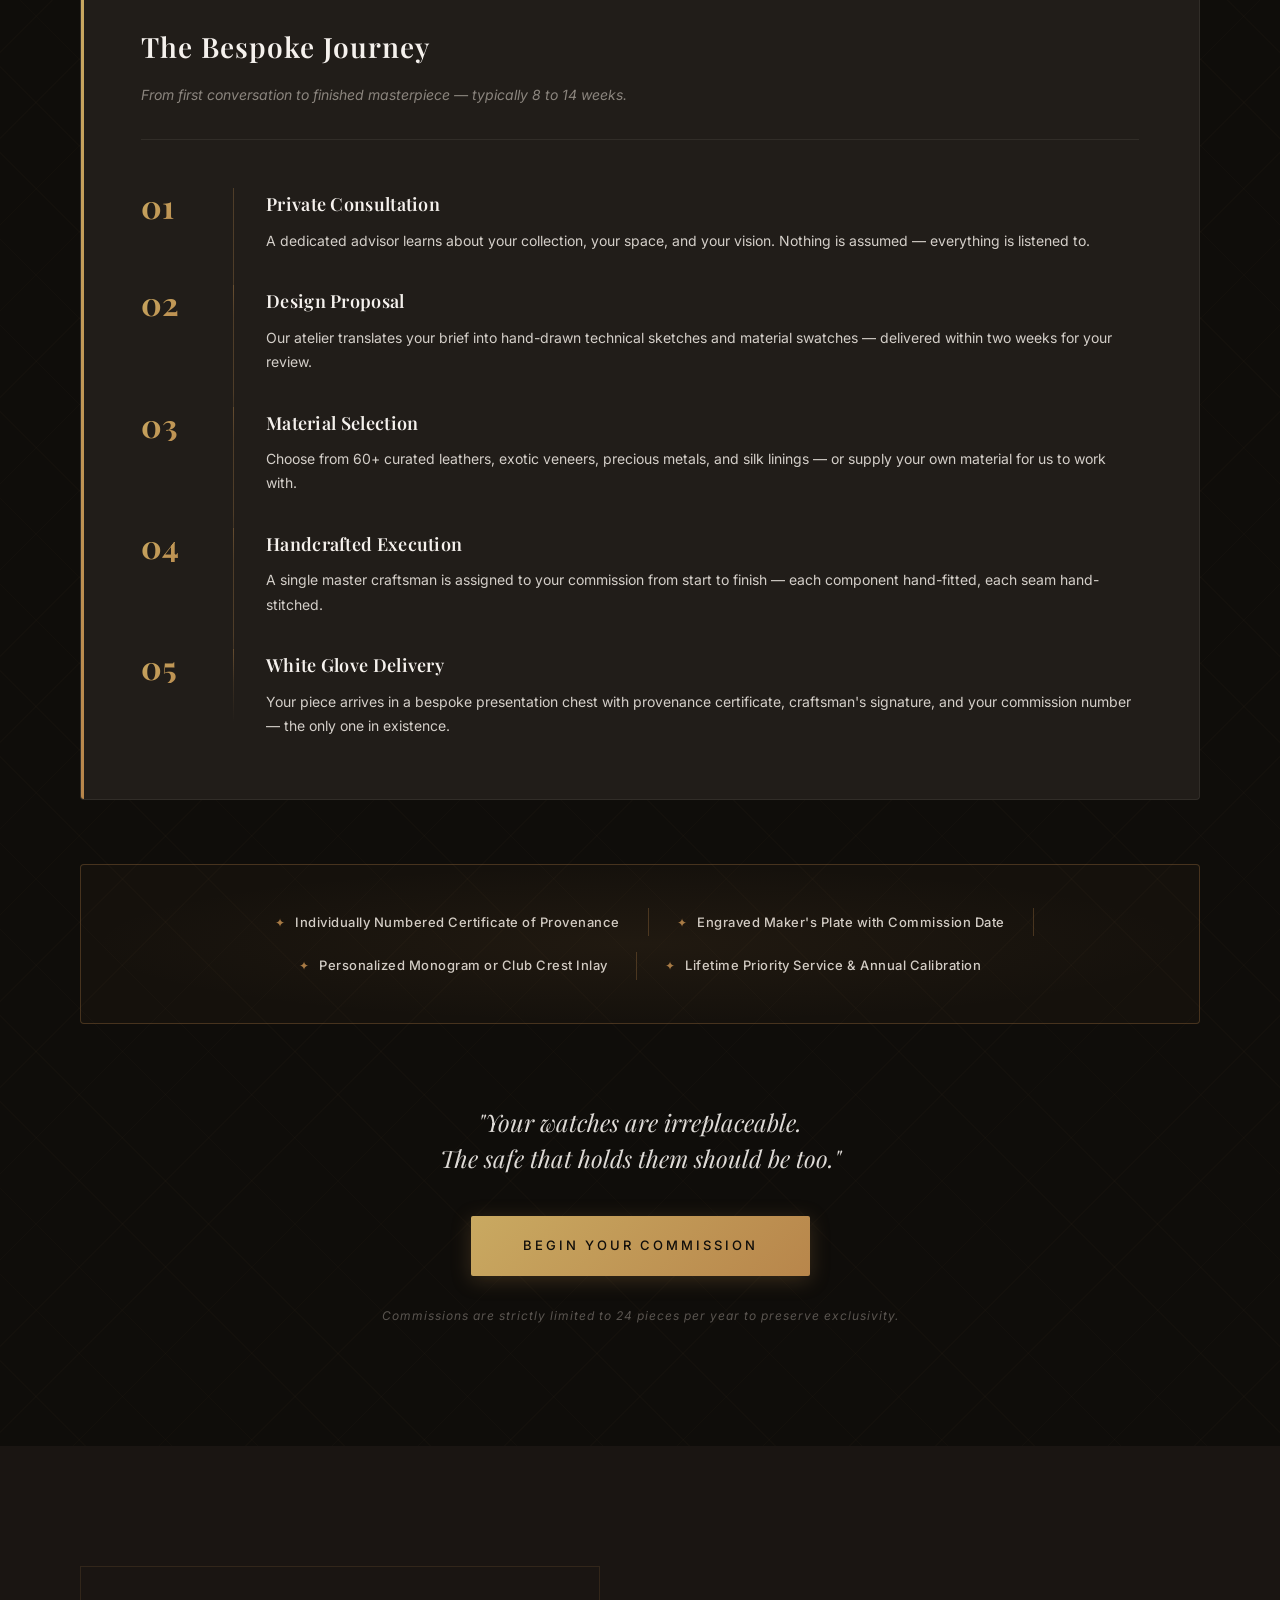
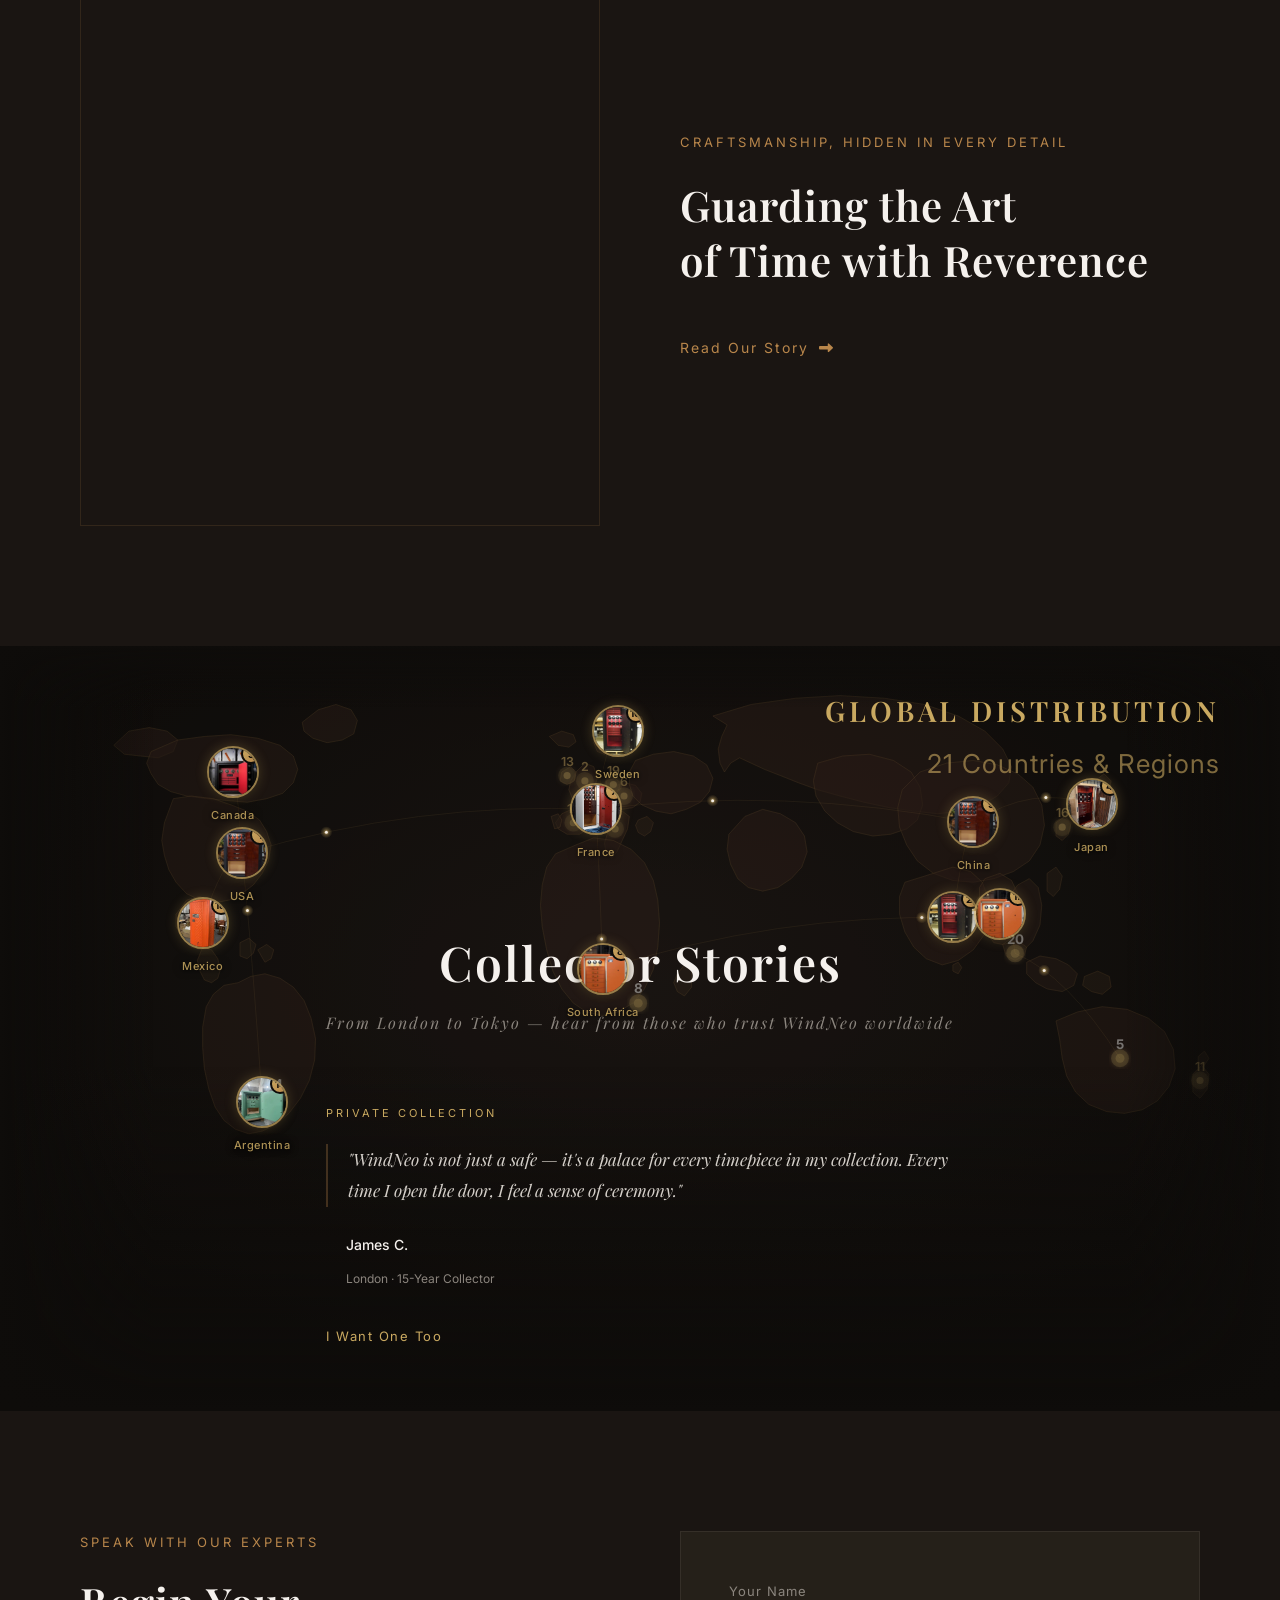
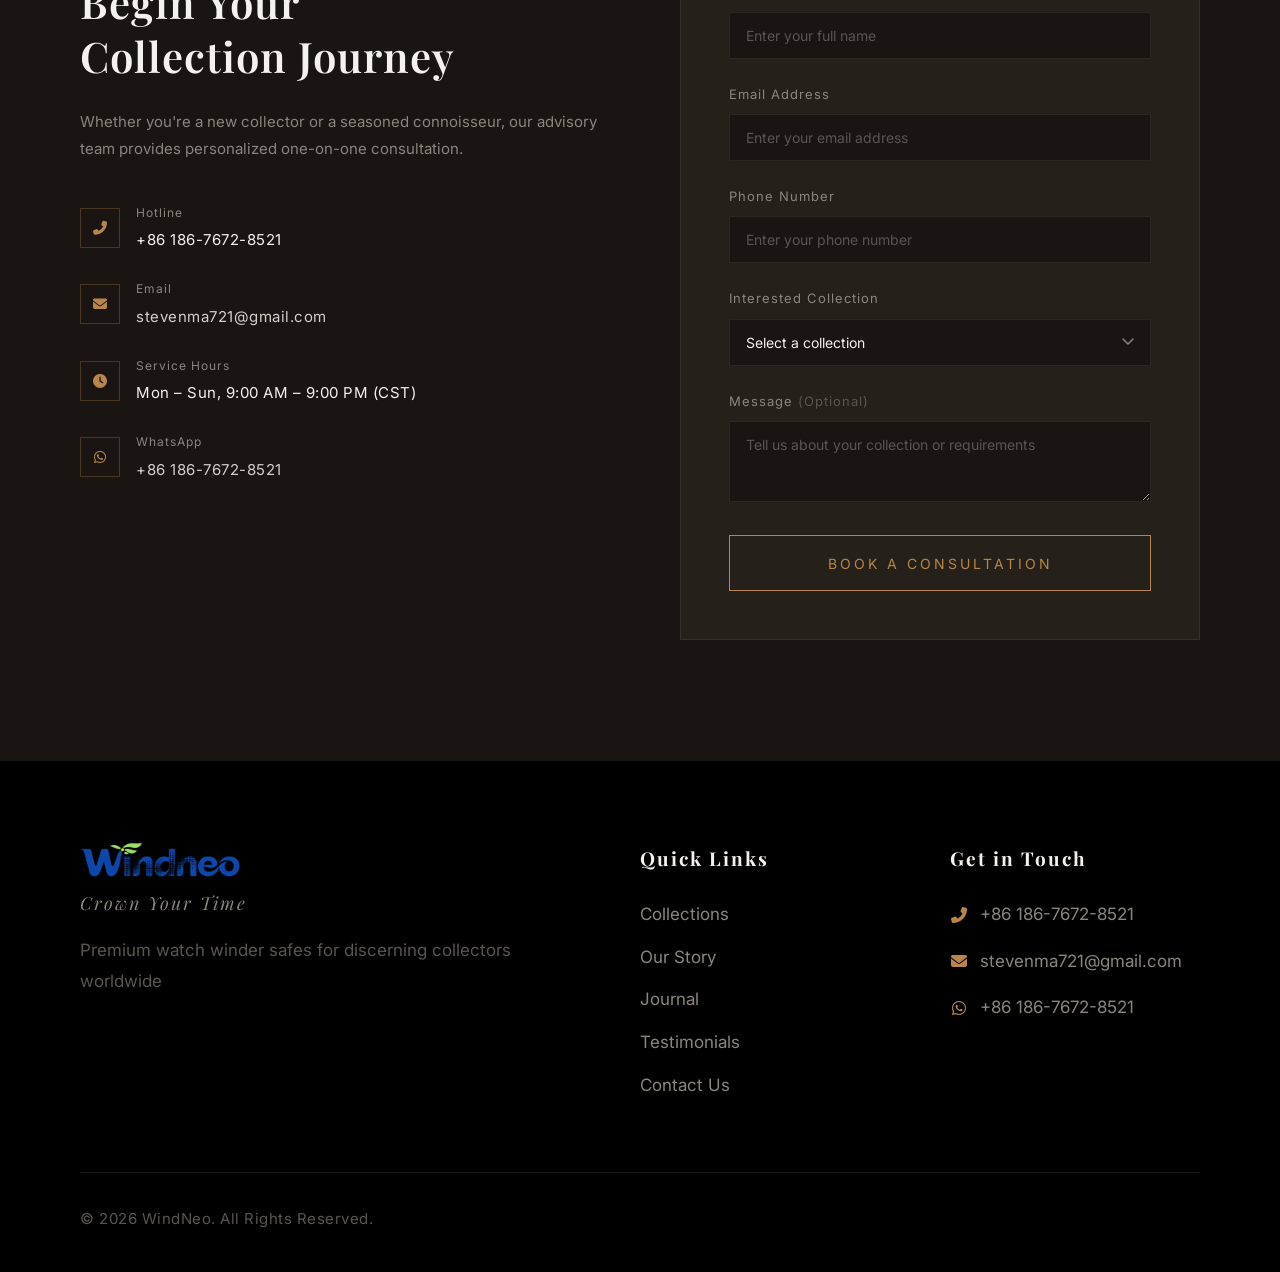
==== commit 2976f069: "feat: integrate GA4 tracking with correct ID G-TFJRF18YW0" ====
--- a/index.html
+++ b/index.html
@@ -32,17 +32,13 @@
     <meta name="twitter:image:alt" content="WindNeo premium watch winder safe">
 
     <!-- ═══ Google Analytics 4 ═══ -->
-    <!-- 替换 G-XXXXXXXXXX 为你的真实 GA4 测量ID -->
-    <!-- 获取方式：analytics.google.com → 管理 → 数据流 → 网站 → 测量ID -->
-    <!--
-    <script async src="https://www.googletagmanager.com/gtag/js?id=G-XXXXXXXXXX"></script>
+    <script async src="https://www.googletagmanager.com/gtag/js?id=G-TFJRF18YW0"></script>
     <script>
       window.dataLayer = window.dataLayer || [];
       function gtag(){dataLayer.push(arguments);}
       gtag('js', new Date());
-      gtag('config', 'G-XXXXXXXXXX');
+      gtag('config', 'G-TFJRF18YW0');
     </script>
-    -->
 
     <!-- ═══ Bing Webmaster Tools ═══ -->
     <!-- 替换 content 值为 Bing 提供的真实验证码 -->
